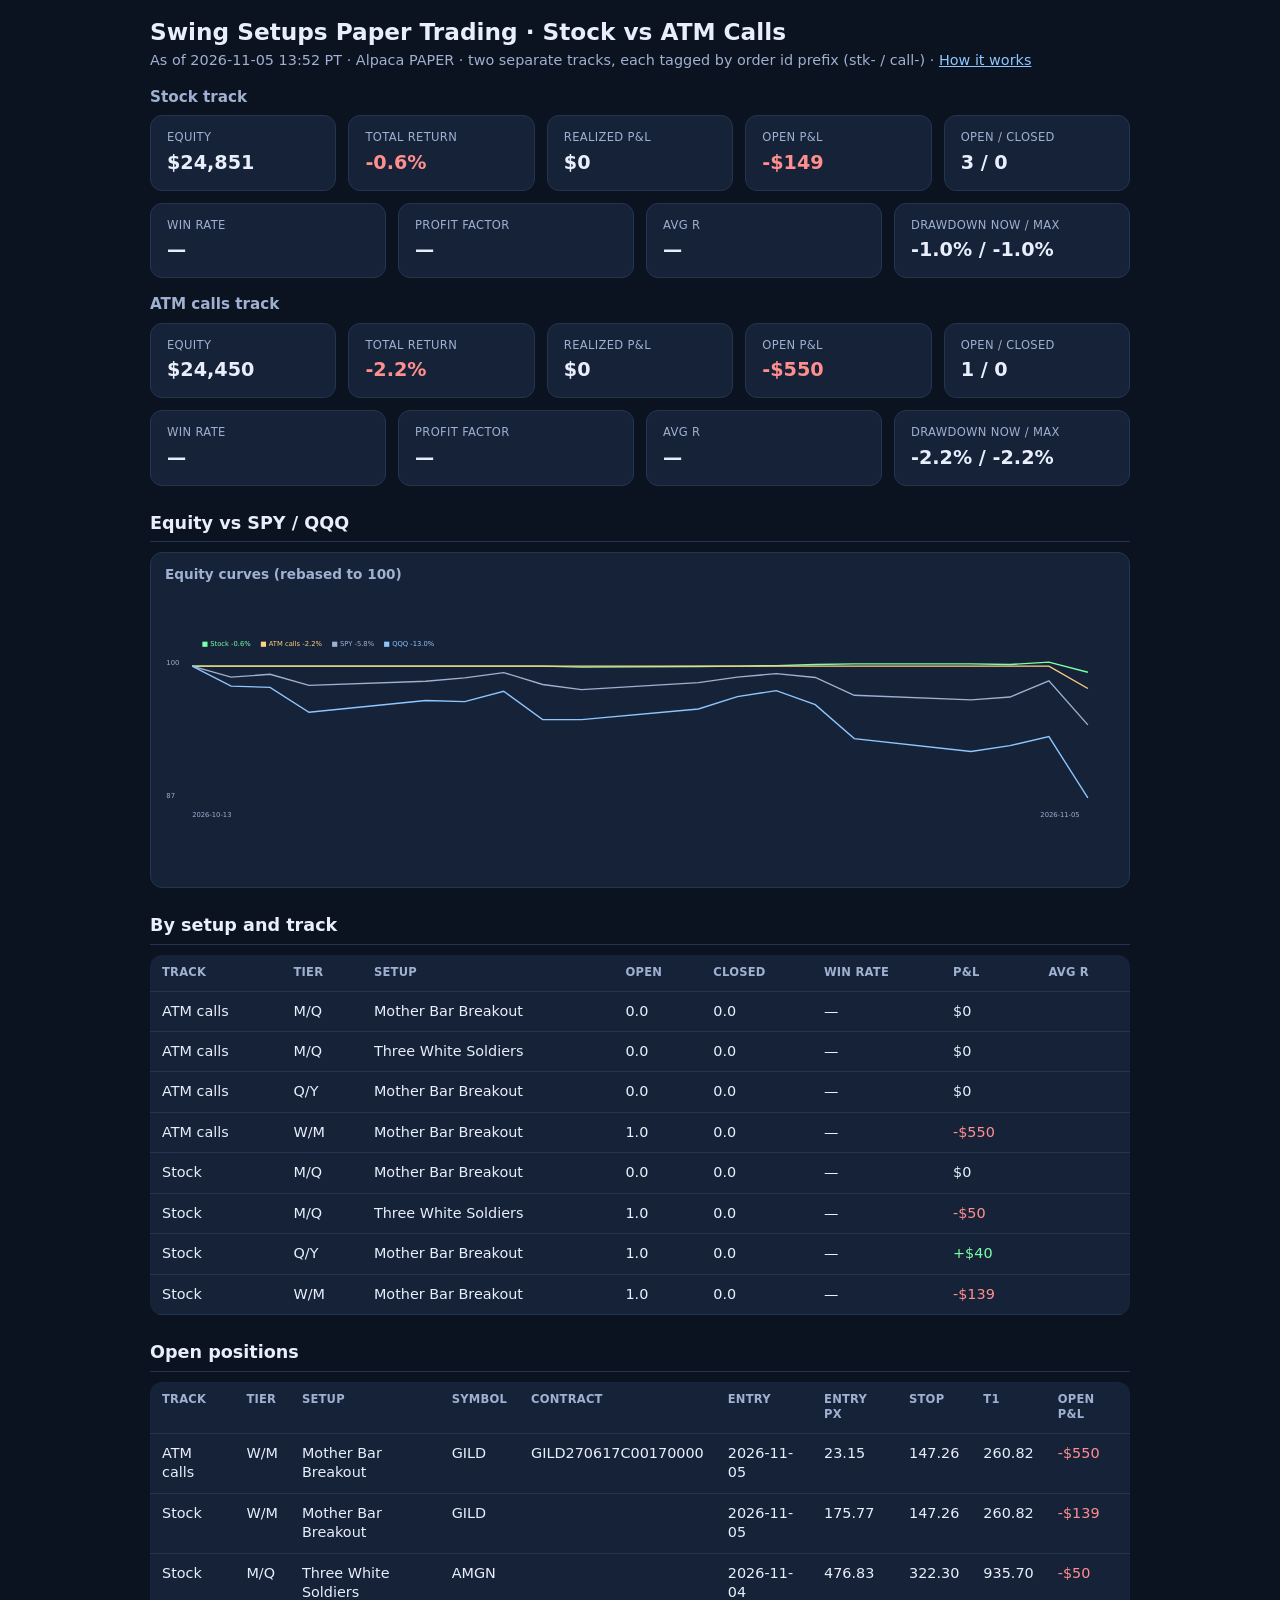
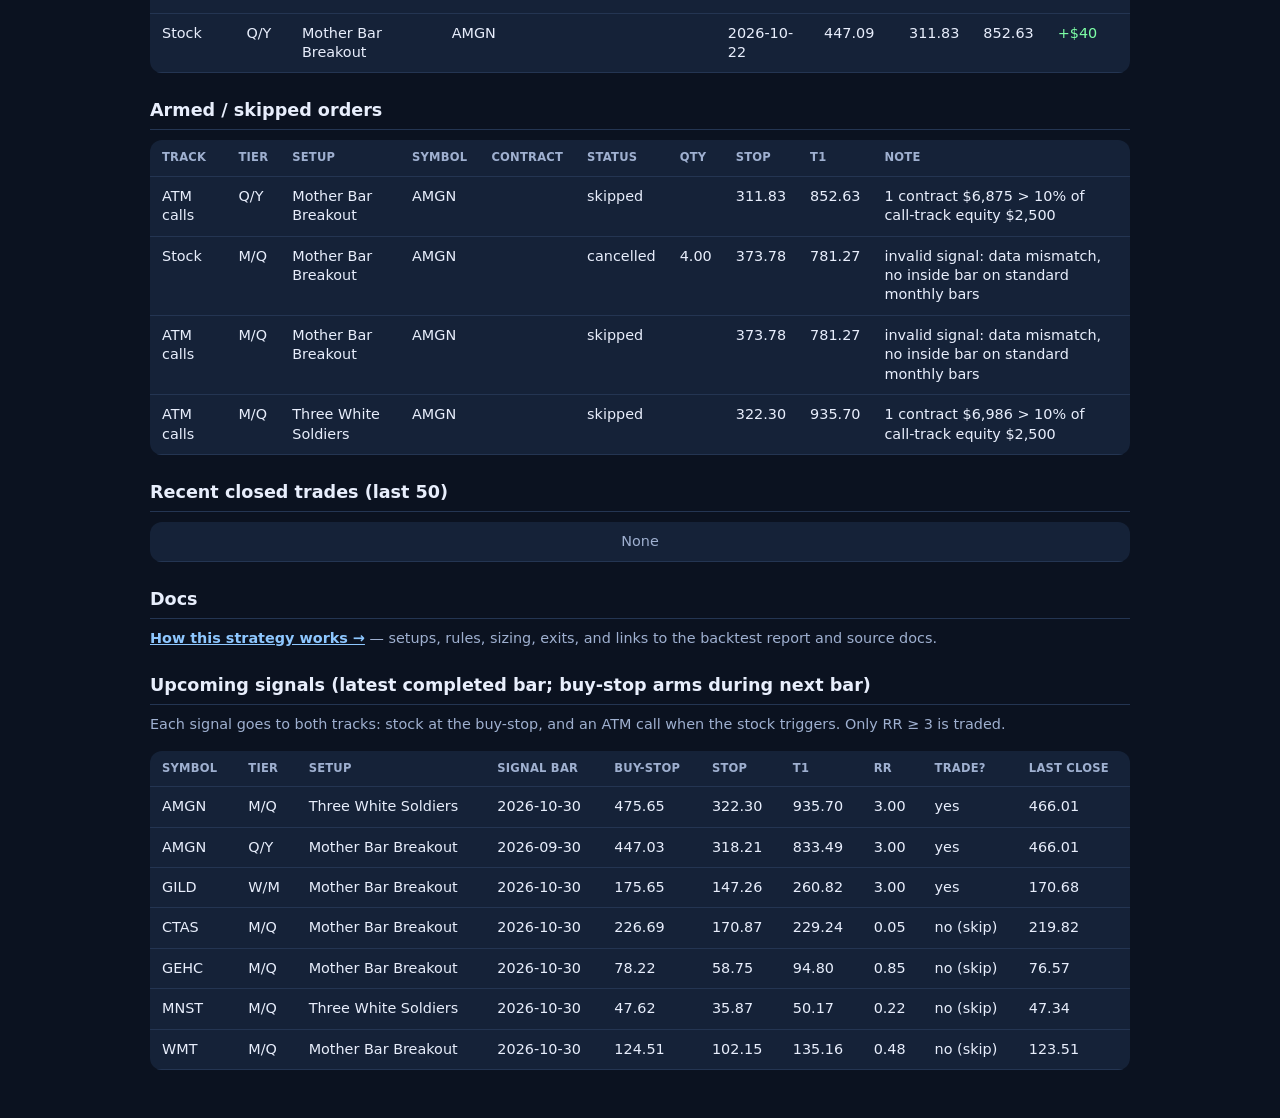
==== index.html @ 8614299e "Dashboard update 2026-11-05 13:52 PT (data changed, eod)" ====
<!DOCTYPE html><html lang="en"><head><meta charset="utf-8"/><meta name="viewport" content="width=device-width, initial-scale=1"/><meta http-equiv="refresh" content="300"/><meta name="robots" content="noindex,nofollow"/>
<title>Swing Setups Paper Trading · Stock vs ATM Calls</title><link rel="stylesheet" href="style.css"/></head><body><div class="wrap">
<h1>Swing Setups Paper Trading · Stock vs ATM Calls</h1><p class="sub">As of 2026-11-05 13:52 PT · Alpaca PAPER · two separate tracks, each tagged by order id prefix (stk- / call-) · <a href="strategy.html">How it works</a></p>
<h3>Stock track</h3><div class="cards"><div class="card"><div class="l">Equity</div><div class="v ">$24,851</div></div><div class="card"><div class="l">Total return</div><div class="v bad">-0.6%</div></div><div class="card"><div class="l">Realized P&L</div><div class="v ">$0</div></div><div class="card"><div class="l">Open P&L</div><div class="v bad">-$149</div></div><div class="card"><div class="l">Open / closed</div><div class="v ">3 / 0</div></div><div class="card"><div class="l">Win rate</div><div class="v ">—</div></div><div class="card"><div class="l">Profit factor</div><div class="v ">—</div></div><div class="card"><div class="l">Avg R</div><div class="v ">—</div></div><div class="card"><div class="l">Drawdown now / max</div><div class="v ">-1.0% / -1.0%</div></div></div><h3>ATM calls track</h3><div class="cards"><div class="card"><div class="l">Equity</div><div class="v ">$24,450</div></div><div class="card"><div class="l">Total return</div><div class="v bad">-2.2%</div></div><div class="card"><div class="l">Realized P&L</div><div class="v ">$0</div></div><div class="card"><div class="l">Open P&L</div><div class="v bad">-$550</div></div><div class="card"><div class="l">Open / closed</div><div class="v ">1 / 0</div></div><div class="card"><div class="l">Win rate</div><div class="v ">—</div></div><div class="card"><div class="l">Profit factor</div><div class="v ">—</div></div><div class="card"><div class="l">Avg R</div><div class="v ">—</div></div><div class="card"><div class="l">Drawdown now / max</div><div class="v ">-2.2% / -2.2%</div></div></div><h2>Equity vs SPY / QQQ</h2><div class="chart-card"><div class="chart-title">Equity curves (rebased to 100)</div><svg viewBox="0 0 1400 280" width="100%" height="280"><polyline points="40.0,45.9 97.4,45.9 154.8,45.9 212.2,45.9 384.3,45.9 441.7,45.9 499.1,45.9 556.5,45.9 613.9,47.3 786.1,46.4 843.5,45.8 900.9,45.1 958.3,43.5 1015.7,42.5 1187.8,42.5 1245.2,43.4 1302.6,40.0 1360.0,54.9" fill="none" stroke="#7dffa6" stroke-width="2"/><polyline points="40.0,45.9 97.4,45.9 154.8,45.9 212.2,45.9 384.3,45.9 441.7,45.9 499.1,45.9 556.5,45.9 613.9,45.9 786.1,45.9 843.5,45.9 900.9,45.9 958.3,45.9 1015.7,45.9 1187.8,45.9 1245.2,45.9 1302.6,45.9 1360.0,78.8" fill="none" stroke="#ffd27d" stroke-width="2"/><polyline points="40.0,45.9 97.4,62.1 154.8,57.9 212.2,74.3 384.3,68.1 441.7,63.1 499.1,55.4 556.5,72.9 613.9,80.6 786.1,70.2 843.5,62.0 900.9,56.9 958.3,62.6 1015.7,88.8 1187.8,95.7 1245.2,91.4 1302.6,67.5 1360.0,132.4" fill="none" stroke="#9fb0d0" stroke-width="2"/><polyline points="40.0,45.9 97.4,75.3 154.8,77.2 212.2,113.8 384.3,96.6 441.7,98.1 499.1,82.9 556.5,124.5 613.9,124.7 786.1,109.0 843.5,90.8 900.9,82.0 958.3,102.7 1015.7,152.7 1187.8,171.6 1245.2,163.1 1302.6,149.7 1360.0,240.0" fill="none" stroke="#8ec7ff" stroke-width="2"/><text class="chart-lbl" x="40" y="268">2026-10-13</text><text class="chart-lbl" x="1290" y="268">2026-11-05</text><text class="chart-lbl" x="2" y="44">100</text><text class="chart-lbl" x="2" y="240">87</text><text class="chart-lbl" x="40" y="16"><tspan fill="#7dffa6" dx="14">■ Stock -0.6%</tspan><tspan fill="#ffd27d" dx="14">■ ATM calls -2.2%</tspan><tspan fill="#9fb0d0" dx="14">■ SPY -5.8%</tspan><tspan fill="#8ec7ff" dx="14">■ QQQ -13.0%</tspan></text></svg></div><h2>By setup and track</h2><table><tr><th>Track</th><th>Tier</th><th>Setup</th><th>Open</th><th>Closed</th><th>Win rate</th><th>P&L</th><th>Avg R</th></tr><tr><td class="">ATM calls</td><td class="">M/Q</td><td class="">Mother Bar Breakout</td><td class="">0.0</td><td class="">0.0</td><td class="">—</td><td class="">$0</td><td class=""></td></tr><tr><td class="">ATM calls</td><td class="">M/Q</td><td class="">Three White Soldiers</td><td class="">0.0</td><td class="">0.0</td><td class="">—</td><td class="">$0</td><td class=""></td></tr><tr><td class="">ATM calls</td><td class="">Q/Y</td><td class="">Mother Bar Breakout</td><td class="">0.0</td><td class="">0.0</td><td class="">—</td><td class="">$0</td><td class=""></td></tr><tr><td class="">ATM calls</td><td class="">W/M</td><td class="">Mother Bar Breakout</td><td class="">1.0</td><td class="">0.0</td><td class="">—</td><td class="bad">-$550</td><td class=""></td></tr><tr><td class="">Stock</td><td class="">M/Q</td><td class="">Mother Bar Breakout</td><td class="">0.0</td><td class="">0.0</td><td class="">—</td><td class="">$0</td><td class=""></td></tr><tr><td class="">Stock</td><td class="">M/Q</td><td class="">Three White Soldiers</td><td class="">1.0</td><td class="">0.0</td><td class="">—</td><td class="bad">-$50</td><td class=""></td></tr><tr><td class="">Stock</td><td class="">Q/Y</td><td class="">Mother Bar Breakout</td><td class="">1.0</td><td class="">0.0</td><td class="">—</td><td class="ok">+$40</td><td class=""></td></tr><tr><td class="">Stock</td><td class="">W/M</td><td class="">Mother Bar Breakout</td><td class="">1.0</td><td class="">0.0</td><td class="">—</td><td class="bad">-$139</td><td class=""></td></tr></table><h2>Open positions</h2><table><tr><th>Track</th><th>Tier</th><th>Setup</th><th>Symbol</th><th>Contract</th><th>Entry</th><th>Entry px</th><th>Stop</th><th>T1</th><th>Open P&L</th></tr><tr><td class="">ATM calls</td><td class="">W/M</td><td class="">Mother Bar Breakout</td><td class="">GILD</td><td class="">GILD270617C00170000</td><td class="">2026-11-05</td><td class="">23.15</td><td class="">147.26</td><td class="">260.82</td><td class="bad">-$550</td></tr><tr><td class="">Stock</td><td class="">W/M</td><td class="">Mother Bar Breakout</td><td class="">GILD</td><td class=""></td><td class="">2026-11-05</td><td class="">175.77</td><td class="">147.26</td><td class="">260.82</td><td class="bad">-$139</td></tr><tr><td class="">Stock</td><td class="">M/Q</td><td class="">Three White Soldiers</td><td class="">AMGN</td><td class=""></td><td class="">2026-11-04</td><td class="">476.83</td><td class="">322.30</td><td class="">935.70</td><td class="bad">-$50</td></tr><tr><td class="">Stock</td><td class="">Q/Y</td><td class="">Mother Bar Breakout</td><td class="">AMGN</td><td class=""></td><td class="">2026-10-22</td><td class="">447.09</td><td class="">311.83</td><td class="">852.63</td><td class="ok">+$40</td></tr></table><h2>Armed / skipped orders</h2><table><tr><th>Track</th><th>Tier</th><th>Setup</th><th>Symbol</th><th>Contract</th><th>Status</th><th>Qty</th><th>Stop</th><th>T1</th><th>Note</th></tr><tr><td class="">ATM calls</td><td class="">Q/Y</td><td class="">Mother Bar Breakout</td><td class="">AMGN</td><td class=""></td><td class="">skipped</td><td class=""></td><td class="">311.83</td><td class="">852.63</td><td class="">1 contract $6,875 &gt; 10% of call-track equity $2,500</td></tr><tr><td class="">Stock</td><td class="">M/Q</td><td class="">Mother Bar Breakout</td><td class="">AMGN</td><td class=""></td><td class="">cancelled</td><td class="">4.00</td><td class="">373.78</td><td class="">781.27</td><td class="">invalid signal: data mismatch, no inside bar on standard monthly bars</td></tr><tr><td class="">ATM calls</td><td class="">M/Q</td><td class="">Mother Bar Breakout</td><td class="">AMGN</td><td class=""></td><td class="">skipped</td><td class=""></td><td class="">373.78</td><td class="">781.27</td><td class="">invalid signal: data mismatch, no inside bar on standard monthly bars</td></tr><tr><td class="">ATM calls</td><td class="">M/Q</td><td class="">Three White Soldiers</td><td class="">AMGN</td><td class=""></td><td class="">skipped</td><td class=""></td><td class="">322.30</td><td class="">935.70</td><td class="">1 contract $6,986 &gt; 10% of call-track equity $2,500</td></tr></table><h2>Recent closed trades (last 50)</h2><table><tr><td class="muted">None</td></tr></table><h2>Docs</h2><p class="sub"><a href="strategy.html"><strong>How this strategy works →</strong></a> — setups, rules, sizing, exits, and links to the backtest report and source docs.</p><h2>Upcoming signals (latest completed bar; buy-stop arms during next bar)</h2><p class="sub">Each signal goes to both tracks: stock at the buy-stop, and an ATM call when the stock triggers. Only RR ≥ 3 is traded.</p><table><tr><th>Symbol</th><th>Tier</th><th>Setup</th><th>Signal bar</th><th>Buy-stop</th><th>Stop</th><th>T1</th><th>RR</th><th>Trade?</th><th>Last close</th></tr><tr><td class="">AMGN</td><td class="">M/Q</td><td class="">Three White Soldiers</td><td class="">2026-10-30</td><td class="">475.65</td><td class="">322.30</td><td class="">935.70</td><td class="">3.00</td><td class="">yes</td><td class="">466.01</td></tr><tr><td class="">AMGN</td><td class="">Q/Y</td><td class="">Mother Bar Breakout</td><td class="">2026-09-30</td><td class="">447.03</td><td class="">318.21</td><td class="">833.49</td><td class="">3.00</td><td class="">yes</td><td class="">466.01</td></tr><tr><td class="">GILD</td><td class="">W/M</td><td class="">Mother Bar Breakout</td><td class="">2026-10-30</td><td class="">175.65</td><td class="">147.26</td><td class="">260.82</td><td class="">3.00</td><td class="">yes</td><td class="">170.68</td></tr><tr><td class="">CTAS</td><td class="">M/Q</td><td class="">Mother Bar Breakout</td><td class="">2026-10-30</td><td class="">226.69</td><td class="">170.87</td><td class="">229.24</td><td class="">0.05</td><td class="">no (skip)</td><td class="">219.82</td></tr><tr><td class="">GEHC</td><td class="">M/Q</td><td class="">Mother Bar Breakout</td><td class="">2026-10-30</td><td class="">78.22</td><td class="">58.75</td><td class="">94.80</td><td class="">0.85</td><td class="">no (skip)</td><td class="">76.57</td></tr><tr><td class="">MNST</td><td class="">M/Q</td><td class="">Three White Soldiers</td><td class="">2026-10-30</td><td class="">47.62</td><td class="">35.87</td><td class="">50.17</td><td class="">0.22</td><td class="">no (skip)</td><td class="">47.34</td></tr><tr><td class="">WMT</td><td class="">M/Q</td><td class="">Mother Bar Breakout</td><td class="">2026-10-30</td><td class="">124.51</td><td class="">102.15</td><td class="">135.16</td><td class="">0.48</td><td class="">no (skip)</td><td class="">123.51</td></tr></table></div></body></html>
---- style.css ----
:root {
  --bg:#0b1220; --card:#152238; --border:#243552; --text:#e8eefc; --muted:#9fb0d0;
  --ok:#7dffa6; --bad:#ff8f8f; --warn:#ffd27d; --accent:#8ec7ff;
}
body{font-family:ui-sans-serif,system-ui,sans-serif;margin:0;background:var(--bg);color:var(--text);line-height:1.35}
.wrap{max-width:1480px;margin:0 auto;padding:16px 20px 40px}
table.open-pos{font-size:.82rem}
table.open-pos th,table.open-pos td{padding:8px 8px;white-space:nowrap}
td.progress-cell{min-width:150px;vertical-align:middle}
td.progress-cell svg{display:block}
h1{font-size:1.45rem;margin:0 0 4px}
h2{font-size:1.1rem;margin:26px 0 10px;border-bottom:1px solid var(--border);padding-bottom:6px}
h3{font-size:.95rem;margin:16px 0 8px;color:var(--muted)}
.sub{color:var(--muted);margin:0 0 16px;font-size:.9rem}
.cards{display:flex;gap:12px;flex-wrap:wrap;margin-bottom:16px}
.card{background:var(--card);border:1px solid var(--border);border-radius:12px;padding:14px 16px;min-width:130px;flex:1 1 130px}
.card .l{color:var(--muted);font-size:.72rem;text-transform:uppercase;letter-spacing:.03em}
.card .v{font-size:1.2rem;font-weight:600;margin-top:4px}
.card .v.ok,.ok{color:var(--ok)}
.card .v.bad,.bad{color:var(--bad)}
.card .v.warn,.warn{color:var(--warn)}
table{width:100%;border-collapse:collapse;background:var(--card);border-radius:12px;overflow:hidden;font-size:.9rem;margin-bottom:8px}
th,td{padding:10px 12px;text-align:left;border-bottom:1px solid var(--border);vertical-align:top}
th{color:var(--muted);font-size:.72rem;font-weight:600;text-transform:uppercase;letter-spacing:.02em}
td.note{color:var(--muted);font-size:.82rem;max-width:280px}
td.ok{color:var(--ok)} td.bad{color:var(--bad)}
.muted{color:var(--muted);text-align:center}
.err{color:var(--bad);margin:12px 0}
.warn-banner{background:#2a2210;border:1px solid #5a4a20;color:var(--warn);border-radius:10px;padding:10px 12px;margin:0 0 12px;font-size:.9rem}
a{color:var(--accent)}
.tag{display:inline-block;background:#1e2f4a;color:var(--muted);font-size:.7rem;padding:1px 6px;border-radius:6px;margin-left:4px}
.date-block{margin:14px 0 18px}
.date-head{display:flex;justify-content:space-between;align-items:baseline;gap:12px;margin:0 0 8px;flex-wrap:wrap}
.date-label{font-weight:600;font-size:1rem}
.date-pl{font-size:.9rem;color:var(--muted)}
.date-pl.ok{color:var(--ok)} .date-pl.bad{color:var(--bad)}
.charts{display:grid;grid-template-columns:1fr 1fr;gap:14px;margin:12px 0 8px}
.chart-card{background:var(--card);border:1px solid var(--border);border-radius:12px;padding:12px 14px}
.chart-title{font-size:.85rem;color:var(--muted);margin-bottom:6px;font-weight:600}
.chart-lbl{fill:var(--muted);font-size:10px}
.chart-empty{padding:24px;text-align:center}
.badge{display:inline-block;border-radius:999px;padding:3px 12px;font-size:.78rem;margin-left:8px;font-weight:700;letter-spacing:.06em;text-transform:uppercase}
.badge-live{background:#5a1218;color:#ffb4b4;border:2px solid #e05060;box-shadow:0 0 12px rgba(224,80,96,.35)}
.badge-paper{background:#1a3a28;color:var(--ok);border:1px solid #2a5a40}
.badge-paper-ndx{background:#123528;color:#9dffc0;border:2px solid #3a8a5a;box-shadow:0 0 12px rgba(58,138,90,.3)}
.live-banner{background:#3a1518;border:1px solid #8a3038;color:#ffc9c9;border-radius:10px;padding:10px 12px;margin:0 0 14px;font-size:.92rem;font-weight:600}
.paper-banner{background:#12301f;border:1px solid #2a5a40;color:#b8ffd0;border-radius:10px;padding:10px 12px;margin:0 0 14px;font-size:.92rem;font-weight:600}
@media (max-width:800px){
  .charts{grid-template-columns:1fr}
  .wrap{padding:12px}
  table{display:block;overflow-x:auto;-webkit-overflow-scrolling:touch}
  td.note{max-width:200px}
}
.wrap{max-width:980px}
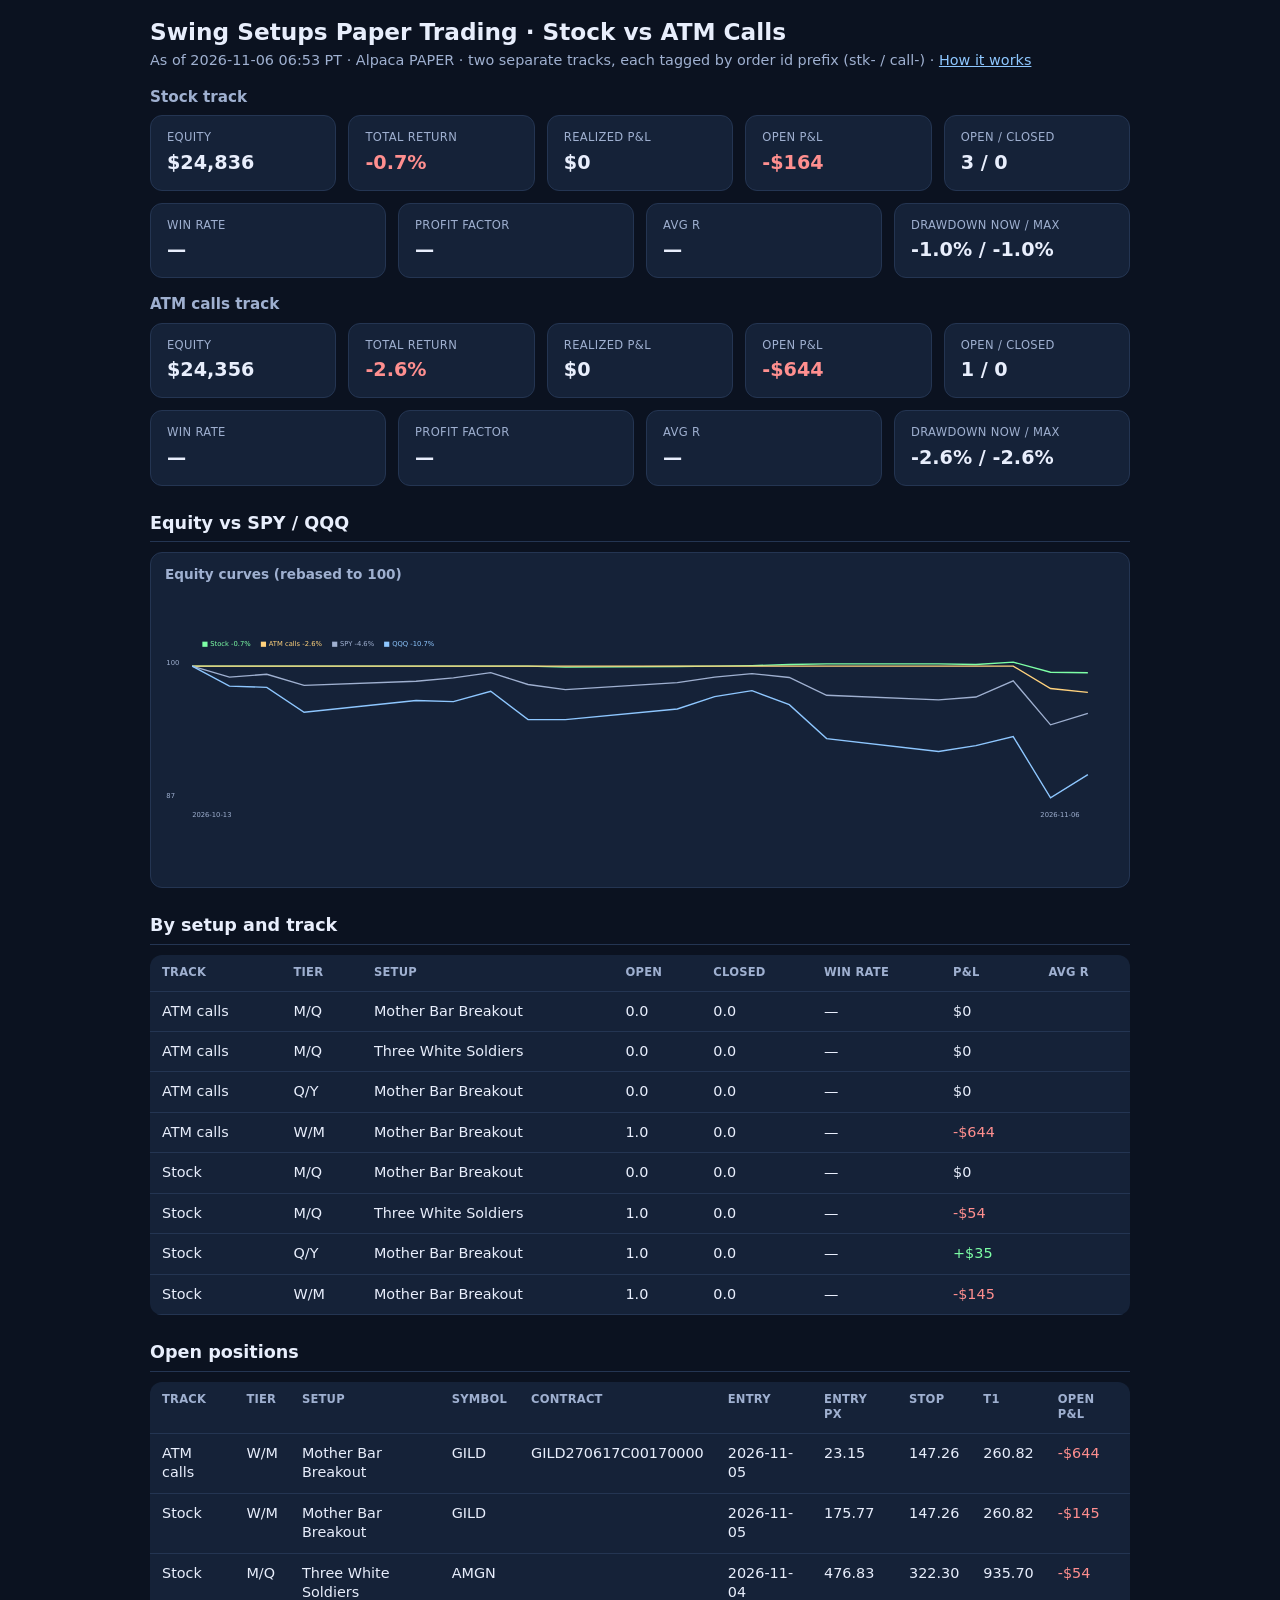
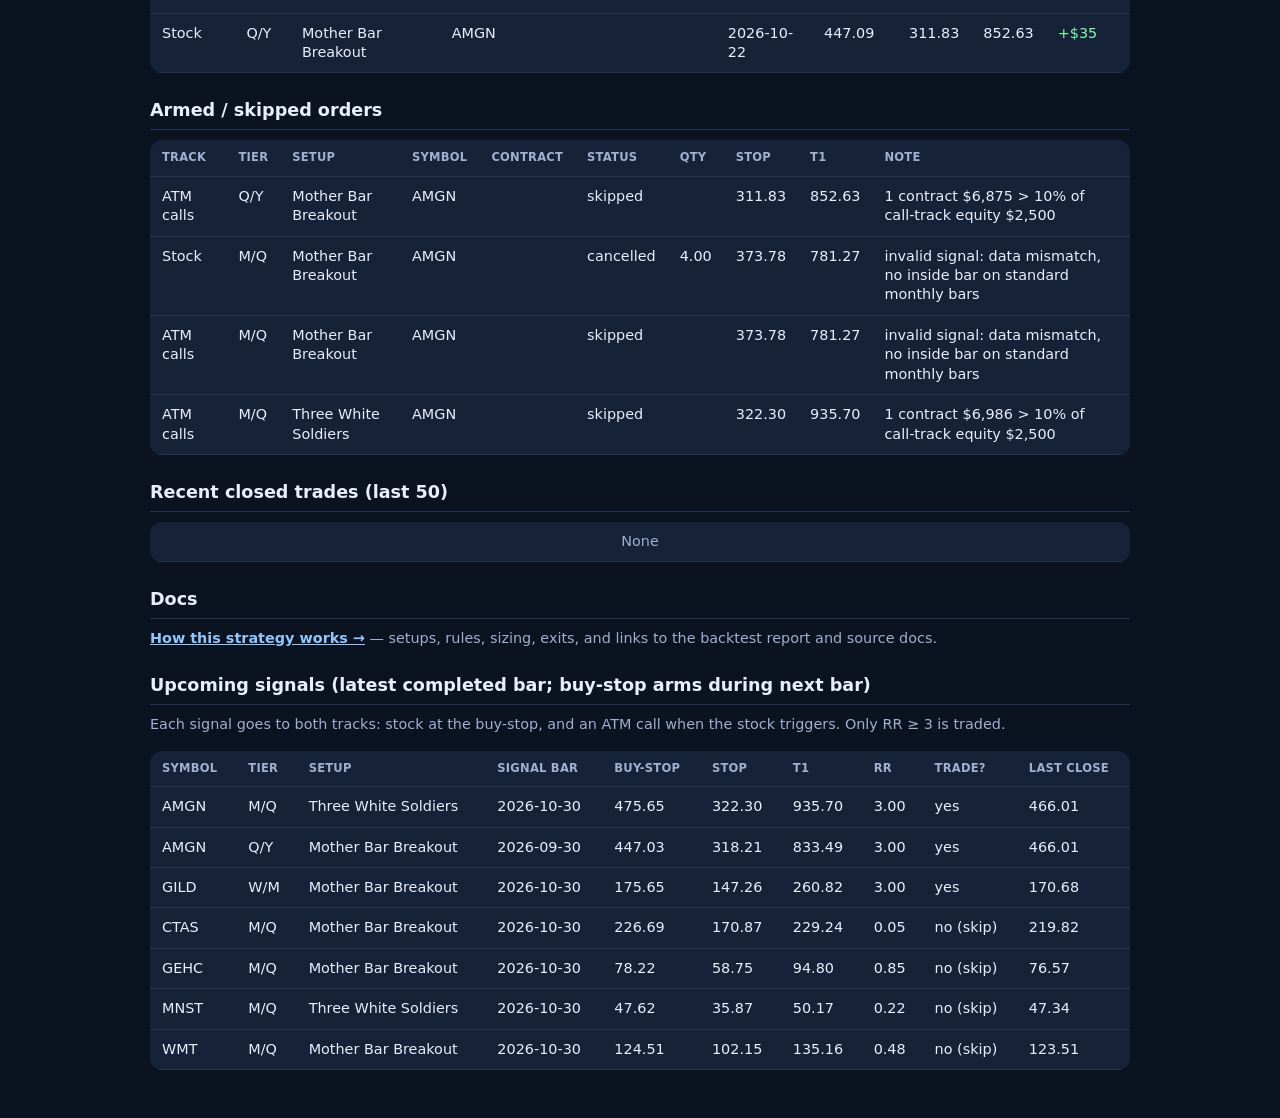
==== commit 39c221be: "Dashboard update 2026-11-06 06:53 PT (data changed)" ====
--- a/index.html
+++ b/index.html
@@ -1,4 +1,4 @@
 <!DOCTYPE html><html lang="en"><head><meta charset="utf-8"/><meta name="viewport" content="width=device-width, initial-scale=1"/><meta http-equiv="refresh" content="300"/><meta name="robots" content="noindex,nofollow"/>
 <title>Swing Setups Paper Trading · Stock vs ATM Calls</title><link rel="stylesheet" href="style.css"/></head><body><div class="wrap">
-<h1>Swing Setups Paper Trading · Stock vs ATM Calls</h1><p class="sub">As of 2026-11-05 13:52 PT · Alpaca PAPER · two separate tracks, each tagged by order id prefix (stk- / call-) · <a href="strategy.html">How it works</a></p>
-<h3>Stock track</h3><div class="cards"><div class="card"><div class="l">Equity</div><div class="v ">$24,851</div></div><div class="card"><div class="l">Total return</div><div class="v bad">-0.6%</div></div><div class="card"><div class="l">Realized P&L</div><div class="v ">$0</div></div><div class="card"><div class="l">Open P&L</div><div class="v bad">-$149</div></div><div class="card"><div class="l">Open / closed</div><div class="v ">3 / 0</div></div><div class="card"><div class="l">Win rate</div><div class="v ">—</div></div><div class="card"><div class="l">Profit factor</div><div class="v ">—</div></div><div class="card"><div class="l">Avg R</div><div class="v ">—</div></div><div class="card"><div class="l">Drawdown now / max</div><div class="v ">-1.0% / -1.0%</div></div></div><h3>ATM calls track</h3><div class="cards"><div class="card"><div class="l">Equity</div><div class="v ">$24,450</div></div><div class="card"><div class="l">Total return</div><div class="v bad">-2.2%</div></div><div class="card"><div class="l">Realized P&L</div><div class="v ">$0</div></div><div class="card"><div class="l">Open P&L</div><div class="v bad">-$550</div></div><div class="card"><div class="l">Open / closed</div><div class="v ">1 / 0</div></div><div class="card"><div class="l">Win rate</div><div class="v ">—</div></div><div class="card"><div class="l">Profit factor</div><div class="v ">—</div></div><div class="card"><div class="l">Avg R</div><div class="v ">—</div></div><div class="card"><div class="l">Drawdown now / max</div><div class="v ">-2.2% / -2.2%</div></div></div><h2>Equity vs SPY / QQQ</h2><div class="chart-card"><div class="chart-title">Equity curves (rebased to 100)</div><svg viewBox="0 0 1400 280" width="100%" height="280"><polyline points="40.0,45.9 97.4,45.9 154.8,45.9 212.2,45.9 384.3,45.9 441.7,45.9 499.1,45.9 556.5,45.9 613.9,47.3 786.1,46.4 843.5,45.8 900.9,45.1 958.3,43.5 1015.7,42.5 1187.8,42.5 1245.2,43.4 1302.6,40.0 1360.0,54.9" fill="none" stroke="#7dffa6" stroke-width="2"/><polyline points="40.0,45.9 97.4,45.9 154.8,45.9 212.2,45.9 384.3,45.9 441.7,45.9 499.1,45.9 556.5,45.9 613.9,45.9 786.1,45.9 843.5,45.9 900.9,45.9 958.3,45.9 1015.7,45.9 1187.8,45.9 1245.2,45.9 1302.6,45.9 1360.0,78.8" fill="none" stroke="#ffd27d" stroke-width="2"/><polyline points="40.0,45.9 97.4,62.1 154.8,57.9 212.2,74.3 384.3,68.1 441.7,63.1 499.1,55.4 556.5,72.9 613.9,80.6 786.1,70.2 843.5,62.0 900.9,56.9 958.3,62.6 1015.7,88.8 1187.8,95.7 1245.2,91.4 1302.6,67.5 1360.0,132.4" fill="none" stroke="#9fb0d0" stroke-width="2"/><polyline points="40.0,45.9 97.4,75.3 154.8,77.2 212.2,113.8 384.3,96.6 441.7,98.1 499.1,82.9 556.5,124.5 613.9,124.7 786.1,109.0 843.5,90.8 900.9,82.0 958.3,102.7 1015.7,152.7 1187.8,171.6 1245.2,163.1 1302.6,149.7 1360.0,240.0" fill="none" stroke="#8ec7ff" stroke-width="2"/><text class="chart-lbl" x="40" y="268">2026-10-13</text><text class="chart-lbl" x="1290" y="268">2026-11-05</text><text class="chart-lbl" x="2" y="44">100</text><text class="chart-lbl" x="2" y="240">87</text><text class="chart-lbl" x="40" y="16"><tspan fill="#7dffa6" dx="14">■ Stock -0.6%</tspan><tspan fill="#ffd27d" dx="14">■ ATM calls -2.2%</tspan><tspan fill="#9fb0d0" dx="14">■ SPY -5.8%</tspan><tspan fill="#8ec7ff" dx="14">■ QQQ -13.0%</tspan></text></svg></div><h2>By setup and track</h2><table><tr><th>Track</th><th>Tier</th><th>Setup</th><th>Open</th><th>Closed</th><th>Win rate</th><th>P&L</th><th>Avg R</th></tr><tr><td class="">ATM calls</td><td class="">M/Q</td><td class="">Mother Bar Breakout</td><td class="">0.0</td><td class="">0.0</td><td class="">—</td><td class="">$0</td><td class=""></td></tr><tr><td class="">ATM calls</td><td class="">M/Q</td><td class="">Three White Soldiers</td><td class="">0.0</td><td class="">0.0</td><td class="">—</td><td class="">$0</td><td class=""></td></tr><tr><td class="">ATM calls</td><td class="">Q/Y</td><td class="">Mother Bar Breakout</td><td class="">0.0</td><td class="">0.0</td><td class="">—</td><td class="">$0</td><td class=""></td></tr><tr><td class="">ATM calls</td><td class="">W/M</td><td class="">Mother Bar Breakout</td><td class="">1.0</td><td class="">0.0</td><td class="">—</td><td class="bad">-$550</td><td class=""></td></tr><tr><td class="">Stock</td><td class="">M/Q</td><td class="">Mother Bar Breakout</td><td class="">0.0</td><td class="">0.0</td><td class="">—</td><td class="">$0</td><td class=""></td></tr><tr><td class="">Stock</td><td class="">M/Q</td><td class="">Three White Soldiers</td><td class="">1.0</td><td class="">0.0</td><td class="">—</td><td class="bad">-$50</td><td class=""></td></tr><tr><td class="">Stock</td><td class="">Q/Y</td><td class="">Mother Bar Breakout</td><td class="">1.0</td><td class="">0.0</td><td class="">—</td><td class="ok">+$40</td><td class=""></td></tr><tr><td class="">Stock</td><td class="">W/M</td><td class="">Mother Bar Breakout</td><td class="">1.0</td><td class="">0.0</td><td class="">—</td><td class="bad">-$139</td><td class=""></td></tr></table><h2>Open positions</h2><table><tr><th>Track</th><th>Tier</th><th>Setup</th><th>Symbol</th><th>Contract</th><th>Entry</th><th>Entry px</th><th>Stop</th><th>T1</th><th>Open P&L</th></tr><tr><td class="">ATM calls</td><td class="">W/M</td><td class="">Mother Bar Breakout</td><td class="">GILD</td><td class="">GILD270617C00170000</td><td class="">2026-11-05</td><td class="">23.15</td><td class="">147.26</td><td class="">260.82</td><td class="bad">-$550</td></tr><tr><td class="">Stock</td><td class="">W/M</td><td class="">Mother Bar Breakout</td><td class="">GILD</td><td class=""></td><td class="">2026-11-05</td><td class="">175.77</td><td class="">147.26</td><td class="">260.82</td><td class="bad">-$139</td></tr><tr><td class="">Stock</td><td class="">M/Q</td><td class="">Three White Soldiers</td><td class="">AMGN</td><td class=""></td><td class="">2026-11-04</td><td class="">476.83</td><td class="">322.30</td><td class="">935.70</td><td class="bad">-$50</td></tr><tr><td class="">Stock</td><td class="">Q/Y</td><td class="">Mother Bar Breakout</td><td class="">AMGN</td><td class=""></td><td class="">2026-10-22</td><td class="">447.09</td><td class="">311.83</td><td class="">852.63</td><td class="ok">+$40</td></tr></table><h2>Armed / skipped orders</h2><table><tr><th>Track</th><th>Tier</th><th>Setup</th><th>Symbol</th><th>Contract</th><th>Status</th><th>Qty</th><th>Stop</th><th>T1</th><th>Note</th></tr><tr><td class="">ATM calls</td><td class="">Q/Y</td><td class="">Mother Bar Breakout</td><td class="">AMGN</td><td class=""></td><td class="">skipped</td><td class=""></td><td class="">311.83</td><td class="">852.63</td><td class="">1 contract $6,875 &gt; 10% of call-track equity $2,500</td></tr><tr><td class="">Stock</td><td class="">M/Q</td><td class="">Mother Bar Breakout</td><td class="">AMGN</td><td class=""></td><td class="">cancelled</td><td class="">4.00</td><td class="">373.78</td><td class="">781.27</td><td class="">invalid signal: data mismatch, no inside bar on standard monthly bars</td></tr><tr><td class="">ATM calls</td><td class="">M/Q</td><td class="">Mother Bar Breakout</td><td class="">AMGN</td><td class=""></td><td class="">skipped</td><td class=""></td><td class="">373.78</td><td class="">781.27</td><td class="">invalid signal: data mismatch, no inside bar on standard monthly bars</td></tr><tr><td class="">ATM calls</td><td class="">M/Q</td><td class="">Three White Soldiers</td><td class="">AMGN</td><td class=""></td><td class="">skipped</td><td class=""></td><td class="">322.30</td><td class="">935.70</td><td class="">1 contract $6,986 &gt; 10% of call-track equity $2,500</td></tr></table><h2>Recent closed trades (last 50)</h2><table><tr><td class="muted">None</td></tr></table><h2>Docs</h2><p class="sub"><a href="strategy.html"><strong>How this strategy works →</strong></a> — setups, rules, sizing, exits, and links to the backtest report and source docs.</p><h2>Upcoming signals (latest completed bar; buy-stop arms during next bar)</h2><p class="sub">Each signal goes to both tracks: stock at the buy-stop, and an ATM call when the stock triggers. Only RR ≥ 3 is traded.</p><table><tr><th>Symbol</th><th>Tier</th><th>Setup</th><th>Signal bar</th><th>Buy-stop</th><th>Stop</th><th>T1</th><th>RR</th><th>Trade?</th><th>Last close</th></tr><tr><td class="">AMGN</td><td class="">M/Q</td><td class="">Three White Soldiers</td><td class="">2026-10-30</td><td class="">475.65</td><td class="">322.30</td><td class="">935.70</td><td class="">3.00</td><td class="">yes</td><td class="">466.01</td></tr><tr><td class="">AMGN</td><td class="">Q/Y</td><td class="">Mother Bar Breakout</td><td class="">2026-09-30</td><td class="">447.03</td><td class="">318.21</td><td class="">833.49</td><td class="">3.00</td><td class="">yes</td><td class="">466.01</td></tr><tr><td class="">GILD</td><td class="">W/M</td><td class="">Mother Bar Breakout</td><td class="">2026-10-30</td><td class="">175.65</td><td class="">147.26</td><td class="">260.82</td><td class="">3.00</td><td class="">yes</td><td class="">170.68</td></tr><tr><td class="">CTAS</td><td class="">M/Q</td><td class="">Mother Bar Breakout</td><td class="">2026-10-30</td><td class="">226.69</td><td class="">170.87</td><td class="">229.24</td><td class="">0.05</td><td class="">no (skip)</td><td class="">219.82</td></tr><tr><td class="">GEHC</td><td class="">M/Q</td><td class="">Mother Bar Breakout</td><td class="">2026-10-30</td><td class="">78.22</td><td class="">58.75</td><td class="">94.80</td><td class="">0.85</td><td class="">no (skip)</td><td class="">76.57</td></tr><tr><td class="">MNST</td><td class="">M/Q</td><td class="">Three White Soldiers</td><td class="">2026-10-30</td><td class="">47.62</td><td class="">35.87</td><td class="">50.17</td><td class="">0.22</td><td class="">no (skip)</td><td class="">47.34</td></tr><tr><td class="">WMT</td><td class="">M/Q</td><td class="">Mother Bar Breakout</td><td class="">2026-10-30</td><td class="">124.51</td><td class="">102.15</td><td class="">135.16</td><td class="">0.48</td><td class="">no (skip)</td><td class="">123.51</td></tr></table></div></body></html>+<h1>Swing Setups Paper Trading · Stock vs ATM Calls</h1><p class="sub">As of 2026-11-06 06:53 PT · Alpaca PAPER · two separate tracks, each tagged by order id prefix (stk- / call-) · <a href="strategy.html">How it works</a></p>
+<h3>Stock track</h3><div class="cards"><div class="card"><div class="l">Equity</div><div class="v ">$24,836</div></div><div class="card"><div class="l">Total return</div><div class="v bad">-0.7%</div></div><div class="card"><div class="l">Realized P&L</div><div class="v ">$0</div></div><div class="card"><div class="l">Open P&L</div><div class="v bad">-$164</div></div><div class="card"><div class="l">Open / closed</div><div class="v ">3 / 0</div></div><div class="card"><div class="l">Win rate</div><div class="v ">—</div></div><div class="card"><div class="l">Profit factor</div><div class="v ">—</div></div><div class="card"><div class="l">Avg R</div><div class="v ">—</div></div><div class="card"><div class="l">Drawdown now / max</div><div class="v ">-1.0% / -1.0%</div></div></div><h3>ATM calls track</h3><div class="cards"><div class="card"><div class="l">Equity</div><div class="v ">$24,356</div></div><div class="card"><div class="l">Total return</div><div class="v bad">-2.6%</div></div><div class="card"><div class="l">Realized P&L</div><div class="v ">$0</div></div><div class="card"><div class="l">Open P&L</div><div class="v bad">-$644</div></div><div class="card"><div class="l">Open / closed</div><div class="v ">1 / 0</div></div><div class="card"><div class="l">Win rate</div><div class="v ">—</div></div><div class="card"><div class="l">Profit factor</div><div class="v ">—</div></div><div class="card"><div class="l">Avg R</div><div class="v ">—</div></div><div class="card"><div class="l">Drawdown now / max</div><div class="v ">-2.6% / -2.6%</div></div></div><h2>Equity vs SPY / QQQ</h2><div class="chart-card"><div class="chart-title">Equity curves (rebased to 100)</div><svg viewBox="0 0 1400 280" width="100%" height="280"><polyline points="40.0,45.9 95.0,45.9 150.0,45.9 205.0,45.9 370.0,45.9 425.0,45.9 480.0,45.9 535.0,45.9 590.0,47.3 755.0,46.4 810.0,45.8 865.0,45.1 920.0,43.5 975.0,42.5 1140.0,42.5 1195.0,43.4 1250.0,40.0 1305.0,54.9 1360.0,55.7" fill="none" stroke="#7dffa6" stroke-width="2"/><polyline points="40.0,45.9 95.0,45.9 150.0,45.9 205.0,45.9 370.0,45.9 425.0,45.9 480.0,45.9 535.0,45.9 590.0,45.9 755.0,45.9 810.0,45.9 865.0,45.9 920.0,45.9 975.0,45.9 1140.0,45.9 1195.0,45.9 1250.0,45.9 1305.0,78.8 1360.0,84.5" fill="none" stroke="#ffd27d" stroke-width="2"/><polyline points="40.0,45.9 95.0,62.1 150.0,57.9 205.0,74.3 370.0,68.1 425.0,63.1 480.0,55.4 535.0,72.9 590.0,80.6 755.0,70.2 810.0,62.0 865.0,56.9 920.0,62.6 975.0,88.8 1140.0,95.7 1195.0,91.4 1250.0,67.5 1305.0,132.4 1360.0,115.4" fill="none" stroke="#9fb0d0" stroke-width="2"/><polyline points="40.0,45.9 95.0,75.3 150.0,77.2 205.0,113.8 370.0,96.6 425.0,98.1 480.0,82.9 535.0,124.5 590.0,124.7 755.0,109.0 810.0,90.8 865.0,82.0 920.0,102.7 975.0,152.7 1140.0,171.6 1195.0,163.1 1250.0,149.7 1305.0,240.0 1360.0,205.7" fill="none" stroke="#8ec7ff" stroke-width="2"/><text class="chart-lbl" x="40" y="268">2026-10-13</text><text class="chart-lbl" x="1290" y="268">2026-11-06</text><text class="chart-lbl" x="2" y="44">100</text><text class="chart-lbl" x="2" y="240">87</text><text class="chart-lbl" x="40" y="16"><tspan fill="#7dffa6" dx="14">■ Stock -0.7%</tspan><tspan fill="#ffd27d" dx="14">■ ATM calls -2.6%</tspan><tspan fill="#9fb0d0" dx="14">■ SPY -4.6%</tspan><tspan fill="#8ec7ff" dx="14">■ QQQ -10.7%</tspan></text></svg></div><h2>By setup and track</h2><table><tr><th>Track</th><th>Tier</th><th>Setup</th><th>Open</th><th>Closed</th><th>Win rate</th><th>P&L</th><th>Avg R</th></tr><tr><td class="">ATM calls</td><td class="">M/Q</td><td class="">Mother Bar Breakout</td><td class="">0.0</td><td class="">0.0</td><td class="">—</td><td class="">$0</td><td class=""></td></tr><tr><td class="">ATM calls</td><td class="">M/Q</td><td class="">Three White Soldiers</td><td class="">0.0</td><td class="">0.0</td><td class="">—</td><td class="">$0</td><td class=""></td></tr><tr><td class="">ATM calls</td><td class="">Q/Y</td><td class="">Mother Bar Breakout</td><td class="">0.0</td><td class="">0.0</td><td class="">—</td><td class="">$0</td><td class=""></td></tr><tr><td class="">ATM calls</td><td class="">W/M</td><td class="">Mother Bar Breakout</td><td class="">1.0</td><td class="">0.0</td><td class="">—</td><td class="bad">-$644</td><td class=""></td></tr><tr><td class="">Stock</td><td class="">M/Q</td><td class="">Mother Bar Breakout</td><td class="">0.0</td><td class="">0.0</td><td class="">—</td><td class="">$0</td><td class=""></td></tr><tr><td class="">Stock</td><td class="">M/Q</td><td class="">Three White Soldiers</td><td class="">1.0</td><td class="">0.0</td><td class="">—</td><td class="bad">-$54</td><td class=""></td></tr><tr><td class="">Stock</td><td class="">Q/Y</td><td class="">Mother Bar Breakout</td><td class="">1.0</td><td class="">0.0</td><td class="">—</td><td class="ok">+$35</td><td class=""></td></tr><tr><td class="">Stock</td><td class="">W/M</td><td class="">Mother Bar Breakout</td><td class="">1.0</td><td class="">0.0</td><td class="">—</td><td class="bad">-$145</td><td class=""></td></tr></table><h2>Open positions</h2><table><tr><th>Track</th><th>Tier</th><th>Setup</th><th>Symbol</th><th>Contract</th><th>Entry</th><th>Entry px</th><th>Stop</th><th>T1</th><th>Open P&L</th></tr><tr><td class="">ATM calls</td><td class="">W/M</td><td class="">Mother Bar Breakout</td><td class="">GILD</td><td class="">GILD270617C00170000</td><td class="">2026-11-05</td><td class="">23.15</td><td class="">147.26</td><td class="">260.82</td><td class="bad">-$644</td></tr><tr><td class="">Stock</td><td class="">W/M</td><td class="">Mother Bar Breakout</td><td class="">GILD</td><td class=""></td><td class="">2026-11-05</td><td class="">175.77</td><td class="">147.26</td><td class="">260.82</td><td class="bad">-$145</td></tr><tr><td class="">Stock</td><td class="">M/Q</td><td class="">Three White Soldiers</td><td class="">AMGN</td><td class=""></td><td class="">2026-11-04</td><td class="">476.83</td><td class="">322.30</td><td class="">935.70</td><td class="bad">-$54</td></tr><tr><td class="">Stock</td><td class="">Q/Y</td><td class="">Mother Bar Breakout</td><td class="">AMGN</td><td class=""></td><td class="">2026-10-22</td><td class="">447.09</td><td class="">311.83</td><td class="">852.63</td><td class="ok">+$35</td></tr></table><h2>Armed / skipped orders</h2><table><tr><th>Track</th><th>Tier</th><th>Setup</th><th>Symbol</th><th>Contract</th><th>Status</th><th>Qty</th><th>Stop</th><th>T1</th><th>Note</th></tr><tr><td class="">ATM calls</td><td class="">Q/Y</td><td class="">Mother Bar Breakout</td><td class="">AMGN</td><td class=""></td><td class="">skipped</td><td class=""></td><td class="">311.83</td><td class="">852.63</td><td class="">1 contract $6,875 &gt; 10% of call-track equity $2,500</td></tr><tr><td class="">Stock</td><td class="">M/Q</td><td class="">Mother Bar Breakout</td><td class="">AMGN</td><td class=""></td><td class="">cancelled</td><td class="">4.00</td><td class="">373.78</td><td class="">781.27</td><td class="">invalid signal: data mismatch, no inside bar on standard monthly bars</td></tr><tr><td class="">ATM calls</td><td class="">M/Q</td><td class="">Mother Bar Breakout</td><td class="">AMGN</td><td class=""></td><td class="">skipped</td><td class=""></td><td class="">373.78</td><td class="">781.27</td><td class="">invalid signal: data mismatch, no inside bar on standard monthly bars</td></tr><tr><td class="">ATM calls</td><td class="">M/Q</td><td class="">Three White Soldiers</td><td class="">AMGN</td><td class=""></td><td class="">skipped</td><td class=""></td><td class="">322.30</td><td class="">935.70</td><td class="">1 contract $6,986 &gt; 10% of call-track equity $2,500</td></tr></table><h2>Recent closed trades (last 50)</h2><table><tr><td class="muted">None</td></tr></table><h2>Docs</h2><p class="sub"><a href="strategy.html"><strong>How this strategy works →</strong></a> — setups, rules, sizing, exits, and links to the backtest report and source docs.</p><h2>Upcoming signals (latest completed bar; buy-stop arms during next bar)</h2><p class="sub">Each signal goes to both tracks: stock at the buy-stop, and an ATM call when the stock triggers. Only RR ≥ 3 is traded.</p><table><tr><th>Symbol</th><th>Tier</th><th>Setup</th><th>Signal bar</th><th>Buy-stop</th><th>Stop</th><th>T1</th><th>RR</th><th>Trade?</th><th>Last close</th></tr><tr><td class="">AMGN</td><td class="">M/Q</td><td class="">Three White Soldiers</td><td class="">2026-10-30</td><td class="">475.65</td><td class="">322.30</td><td class="">935.70</td><td class="">3.00</td><td class="">yes</td><td class="">466.01</td></tr><tr><td class="">AMGN</td><td class="">Q/Y</td><td class="">Mother Bar Breakout</td><td class="">2026-09-30</td><td class="">447.03</td><td class="">318.21</td><td class="">833.49</td><td class="">3.00</td><td class="">yes</td><td class="">466.01</td></tr><tr><td class="">GILD</td><td class="">W/M</td><td class="">Mother Bar Breakout</td><td class="">2026-10-30</td><td class="">175.65</td><td class="">147.26</td><td class="">260.82</td><td class="">3.00</td><td class="">yes</td><td class="">170.68</td></tr><tr><td class="">CTAS</td><td class="">M/Q</td><td class="">Mother Bar Breakout</td><td class="">2026-10-30</td><td class="">226.69</td><td class="">170.87</td><td class="">229.24</td><td class="">0.05</td><td class="">no (skip)</td><td class="">219.82</td></tr><tr><td class="">GEHC</td><td class="">M/Q</td><td class="">Mother Bar Breakout</td><td class="">2026-10-30</td><td class="">78.22</td><td class="">58.75</td><td class="">94.80</td><td class="">0.85</td><td class="">no (skip)</td><td class="">76.57</td></tr><tr><td class="">MNST</td><td class="">M/Q</td><td class="">Three White Soldiers</td><td class="">2026-10-30</td><td class="">47.62</td><td class="">35.87</td><td class="">50.17</td><td class="">0.22</td><td class="">no (skip)</td><td class="">47.34</td></tr><tr><td class="">WMT</td><td class="">M/Q</td><td class="">Mother Bar Breakout</td><td class="">2026-10-30</td><td class="">124.51</td><td class="">102.15</td><td class="">135.16</td><td class="">0.48</td><td class="">no (skip)</td><td class="">123.51</td></tr></table></div></body></html>
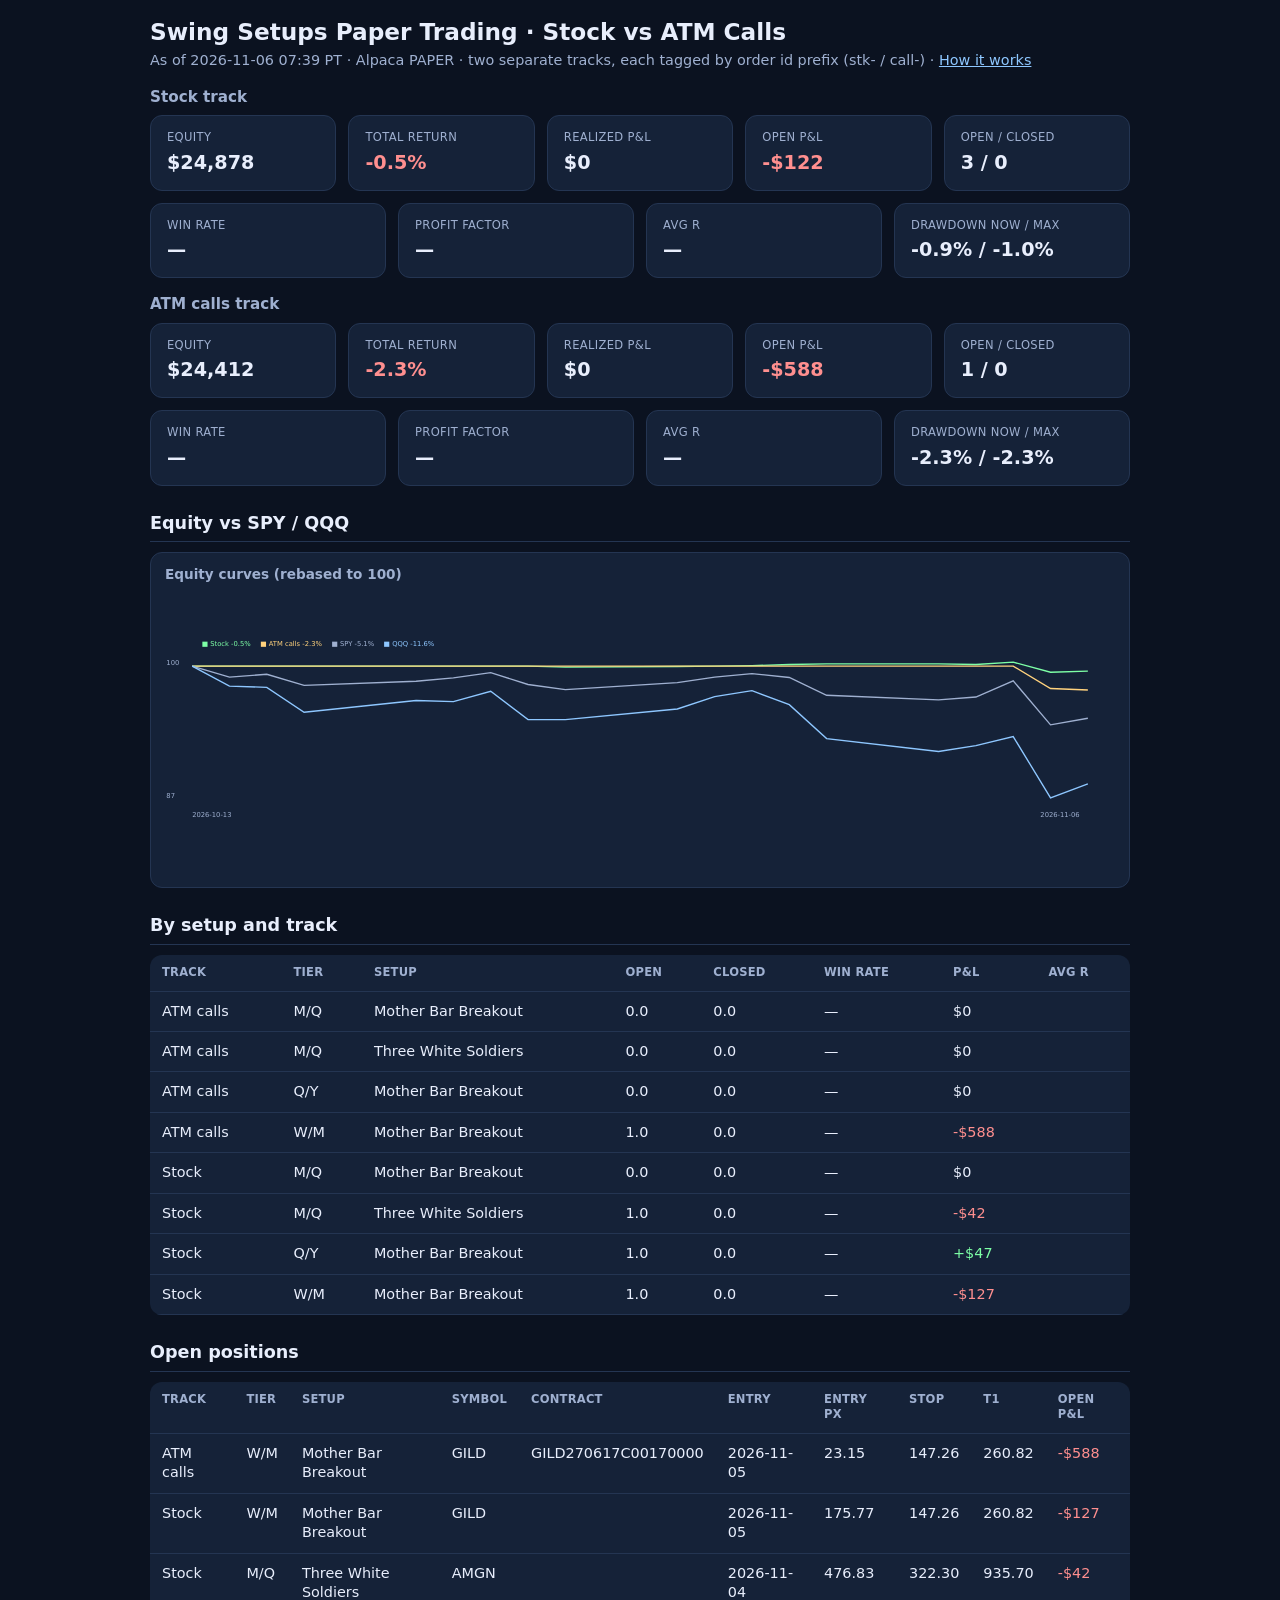
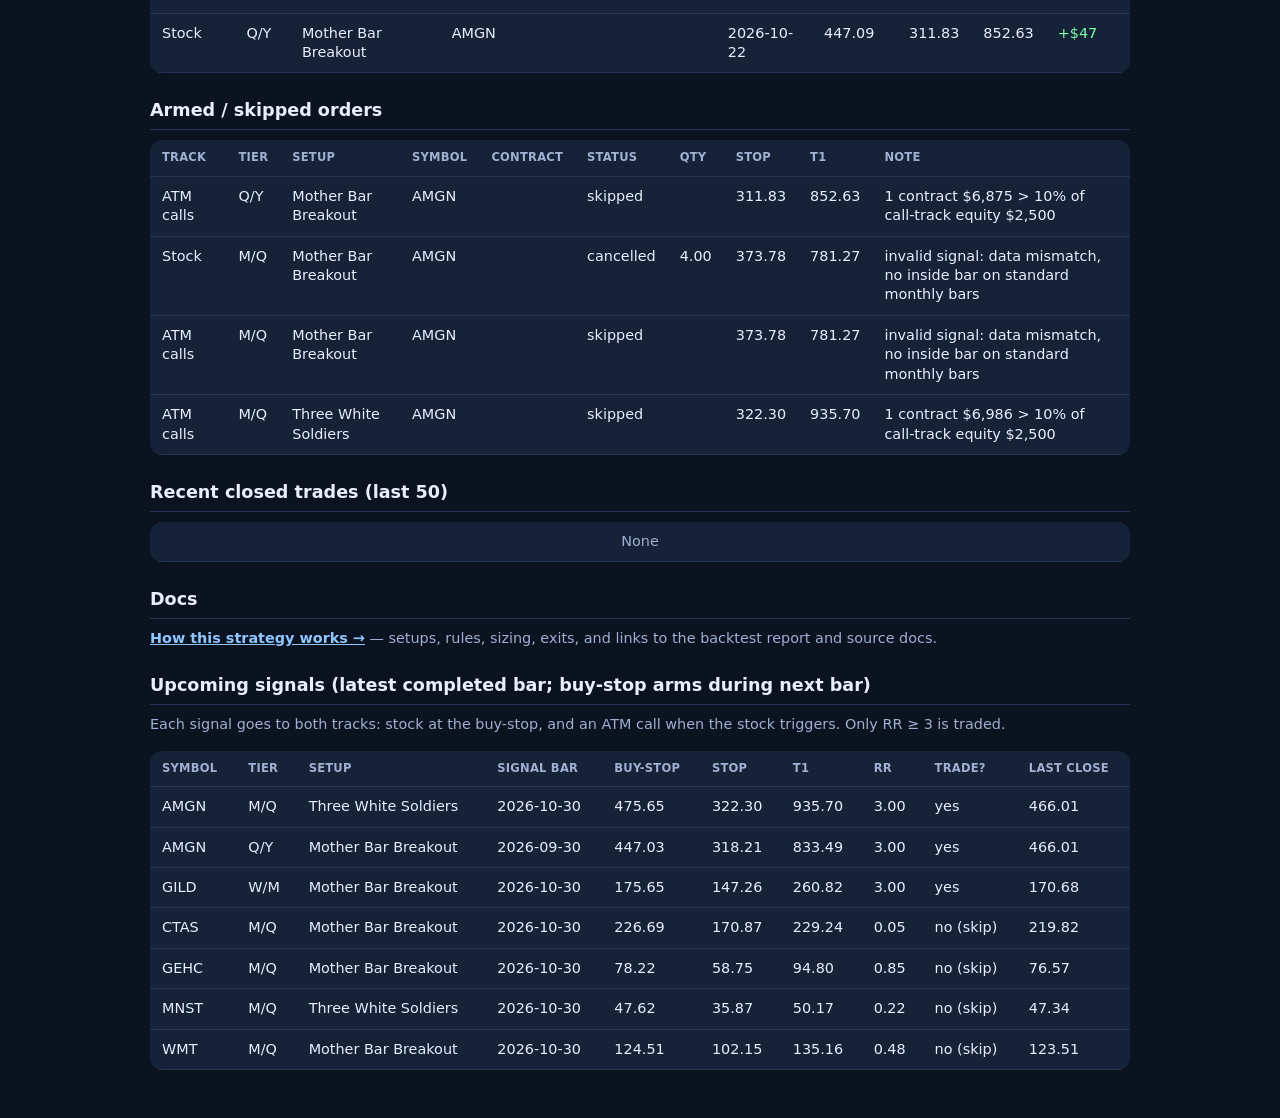
==== commit 925850e4: "Dashboard update 2026-11-06 07:39 PT (data changed)" ====
--- a/index.html
+++ b/index.html
@@ -1,4 +1,4 @@
 <!DOCTYPE html><html lang="en"><head><meta charset="utf-8"/><meta name="viewport" content="width=device-width, initial-scale=1"/><meta http-equiv="refresh" content="300"/><meta name="robots" content="noindex,nofollow"/>
 <title>Swing Setups Paper Trading · Stock vs ATM Calls</title><link rel="stylesheet" href="style.css"/></head><body><div class="wrap">
-<h1>Swing Setups Paper Trading · Stock vs ATM Calls</h1><p class="sub">As of 2026-11-06 06:53 PT · Alpaca PAPER · two separate tracks, each tagged by order id prefix (stk- / call-) · <a href="strategy.html">How it works</a></p>
-<h3>Stock track</h3><div class="cards"><div class="card"><div class="l">Equity</div><div class="v ">$24,836</div></div><div class="card"><div class="l">Total return</div><div class="v bad">-0.7%</div></div><div class="card"><div class="l">Realized P&L</div><div class="v ">$0</div></div><div class="card"><div class="l">Open P&L</div><div class="v bad">-$164</div></div><div class="card"><div class="l">Open / closed</div><div class="v ">3 / 0</div></div><div class="card"><div class="l">Win rate</div><div class="v ">—</div></div><div class="card"><div class="l">Profit factor</div><div class="v ">—</div></div><div class="card"><div class="l">Avg R</div><div class="v ">—</div></div><div class="card"><div class="l">Drawdown now / max</div><div class="v ">-1.0% / -1.0%</div></div></div><h3>ATM calls track</h3><div class="cards"><div class="card"><div class="l">Equity</div><div class="v ">$24,356</div></div><div class="card"><div class="l">Total return</div><div class="v bad">-2.6%</div></div><div class="card"><div class="l">Realized P&L</div><div class="v ">$0</div></div><div class="card"><div class="l">Open P&L</div><div class="v bad">-$644</div></div><div class="card"><div class="l">Open / closed</div><div class="v ">1 / 0</div></div><div class="card"><div class="l">Win rate</div><div class="v ">—</div></div><div class="card"><div class="l">Profit factor</div><div class="v ">—</div></div><div class="card"><div class="l">Avg R</div><div class="v ">—</div></div><div class="card"><div class="l">Drawdown now / max</div><div class="v ">-2.6% / -2.6%</div></div></div><h2>Equity vs SPY / QQQ</h2><div class="chart-card"><div class="chart-title">Equity curves (rebased to 100)</div><svg viewBox="0 0 1400 280" width="100%" height="280"><polyline points="40.0,45.9 95.0,45.9 150.0,45.9 205.0,45.9 370.0,45.9 425.0,45.9 480.0,45.9 535.0,45.9 590.0,47.3 755.0,46.4 810.0,45.8 865.0,45.1 920.0,43.5 975.0,42.5 1140.0,42.5 1195.0,43.4 1250.0,40.0 1305.0,54.9 1360.0,55.7" fill="none" stroke="#7dffa6" stroke-width="2"/><polyline points="40.0,45.9 95.0,45.9 150.0,45.9 205.0,45.9 370.0,45.9 425.0,45.9 480.0,45.9 535.0,45.9 590.0,45.9 755.0,45.9 810.0,45.9 865.0,45.9 920.0,45.9 975.0,45.9 1140.0,45.9 1195.0,45.9 1250.0,45.9 1305.0,78.8 1360.0,84.5" fill="none" stroke="#ffd27d" stroke-width="2"/><polyline points="40.0,45.9 95.0,62.1 150.0,57.9 205.0,74.3 370.0,68.1 425.0,63.1 480.0,55.4 535.0,72.9 590.0,80.6 755.0,70.2 810.0,62.0 865.0,56.9 920.0,62.6 975.0,88.8 1140.0,95.7 1195.0,91.4 1250.0,67.5 1305.0,132.4 1360.0,115.4" fill="none" stroke="#9fb0d0" stroke-width="2"/><polyline points="40.0,45.9 95.0,75.3 150.0,77.2 205.0,113.8 370.0,96.6 425.0,98.1 480.0,82.9 535.0,124.5 590.0,124.7 755.0,109.0 810.0,90.8 865.0,82.0 920.0,102.7 975.0,152.7 1140.0,171.6 1195.0,163.1 1250.0,149.7 1305.0,240.0 1360.0,205.7" fill="none" stroke="#8ec7ff" stroke-width="2"/><text class="chart-lbl" x="40" y="268">2026-10-13</text><text class="chart-lbl" x="1290" y="268">2026-11-06</text><text class="chart-lbl" x="2" y="44">100</text><text class="chart-lbl" x="2" y="240">87</text><text class="chart-lbl" x="40" y="16"><tspan fill="#7dffa6" dx="14">■ Stock -0.7%</tspan><tspan fill="#ffd27d" dx="14">■ ATM calls -2.6%</tspan><tspan fill="#9fb0d0" dx="14">■ SPY -4.6%</tspan><tspan fill="#8ec7ff" dx="14">■ QQQ -10.7%</tspan></text></svg></div><h2>By setup and track</h2><table><tr><th>Track</th><th>Tier</th><th>Setup</th><th>Open</th><th>Closed</th><th>Win rate</th><th>P&L</th><th>Avg R</th></tr><tr><td class="">ATM calls</td><td class="">M/Q</td><td class="">Mother Bar Breakout</td><td class="">0.0</td><td class="">0.0</td><td class="">—</td><td class="">$0</td><td class=""></td></tr><tr><td class="">ATM calls</td><td class="">M/Q</td><td class="">Three White Soldiers</td><td class="">0.0</td><td class="">0.0</td><td class="">—</td><td class="">$0</td><td class=""></td></tr><tr><td class="">ATM calls</td><td class="">Q/Y</td><td class="">Mother Bar Breakout</td><td class="">0.0</td><td class="">0.0</td><td class="">—</td><td class="">$0</td><td class=""></td></tr><tr><td class="">ATM calls</td><td class="">W/M</td><td class="">Mother Bar Breakout</td><td class="">1.0</td><td class="">0.0</td><td class="">—</td><td class="bad">-$644</td><td class=""></td></tr><tr><td class="">Stock</td><td class="">M/Q</td><td class="">Mother Bar Breakout</td><td class="">0.0</td><td class="">0.0</td><td class="">—</td><td class="">$0</td><td class=""></td></tr><tr><td class="">Stock</td><td class="">M/Q</td><td class="">Three White Soldiers</td><td class="">1.0</td><td class="">0.0</td><td class="">—</td><td class="bad">-$54</td><td class=""></td></tr><tr><td class="">Stock</td><td class="">Q/Y</td><td class="">Mother Bar Breakout</td><td class="">1.0</td><td class="">0.0</td><td class="">—</td><td class="ok">+$35</td><td class=""></td></tr><tr><td class="">Stock</td><td class="">W/M</td><td class="">Mother Bar Breakout</td><td class="">1.0</td><td class="">0.0</td><td class="">—</td><td class="bad">-$145</td><td class=""></td></tr></table><h2>Open positions</h2><table><tr><th>Track</th><th>Tier</th><th>Setup</th><th>Symbol</th><th>Contract</th><th>Entry</th><th>Entry px</th><th>Stop</th><th>T1</th><th>Open P&L</th></tr><tr><td class="">ATM calls</td><td class="">W/M</td><td class="">Mother Bar Breakout</td><td class="">GILD</td><td class="">GILD270617C00170000</td><td class="">2026-11-05</td><td class="">23.15</td><td class="">147.26</td><td class="">260.82</td><td class="bad">-$644</td></tr><tr><td class="">Stock</td><td class="">W/M</td><td class="">Mother Bar Breakout</td><td class="">GILD</td><td class=""></td><td class="">2026-11-05</td><td class="">175.77</td><td class="">147.26</td><td class="">260.82</td><td class="bad">-$145</td></tr><tr><td class="">Stock</td><td class="">M/Q</td><td class="">Three White Soldiers</td><td class="">AMGN</td><td class=""></td><td class="">2026-11-04</td><td class="">476.83</td><td class="">322.30</td><td class="">935.70</td><td class="bad">-$54</td></tr><tr><td class="">Stock</td><td class="">Q/Y</td><td class="">Mother Bar Breakout</td><td class="">AMGN</td><td class=""></td><td class="">2026-10-22</td><td class="">447.09</td><td class="">311.83</td><td class="">852.63</td><td class="ok">+$35</td></tr></table><h2>Armed / skipped orders</h2><table><tr><th>Track</th><th>Tier</th><th>Setup</th><th>Symbol</th><th>Contract</th><th>Status</th><th>Qty</th><th>Stop</th><th>T1</th><th>Note</th></tr><tr><td class="">ATM calls</td><td class="">Q/Y</td><td class="">Mother Bar Breakout</td><td class="">AMGN</td><td class=""></td><td class="">skipped</td><td class=""></td><td class="">311.83</td><td class="">852.63</td><td class="">1 contract $6,875 &gt; 10% of call-track equity $2,500</td></tr><tr><td class="">Stock</td><td class="">M/Q</td><td class="">Mother Bar Breakout</td><td class="">AMGN</td><td class=""></td><td class="">cancelled</td><td class="">4.00</td><td class="">373.78</td><td class="">781.27</td><td class="">invalid signal: data mismatch, no inside bar on standard monthly bars</td></tr><tr><td class="">ATM calls</td><td class="">M/Q</td><td class="">Mother Bar Breakout</td><td class="">AMGN</td><td class=""></td><td class="">skipped</td><td class=""></td><td class="">373.78</td><td class="">781.27</td><td class="">invalid signal: data mismatch, no inside bar on standard monthly bars</td></tr><tr><td class="">ATM calls</td><td class="">M/Q</td><td class="">Three White Soldiers</td><td class="">AMGN</td><td class=""></td><td class="">skipped</td><td class=""></td><td class="">322.30</td><td class="">935.70</td><td class="">1 contract $6,986 &gt; 10% of call-track equity $2,500</td></tr></table><h2>Recent closed trades (last 50)</h2><table><tr><td class="muted">None</td></tr></table><h2>Docs</h2><p class="sub"><a href="strategy.html"><strong>How this strategy works →</strong></a> — setups, rules, sizing, exits, and links to the backtest report and source docs.</p><h2>Upcoming signals (latest completed bar; buy-stop arms during next bar)</h2><p class="sub">Each signal goes to both tracks: stock at the buy-stop, and an ATM call when the stock triggers. Only RR ≥ 3 is traded.</p><table><tr><th>Symbol</th><th>Tier</th><th>Setup</th><th>Signal bar</th><th>Buy-stop</th><th>Stop</th><th>T1</th><th>RR</th><th>Trade?</th><th>Last close</th></tr><tr><td class="">AMGN</td><td class="">M/Q</td><td class="">Three White Soldiers</td><td class="">2026-10-30</td><td class="">475.65</td><td class="">322.30</td><td class="">935.70</td><td class="">3.00</td><td class="">yes</td><td class="">466.01</td></tr><tr><td class="">AMGN</td><td class="">Q/Y</td><td class="">Mother Bar Breakout</td><td class="">2026-09-30</td><td class="">447.03</td><td class="">318.21</td><td class="">833.49</td><td class="">3.00</td><td class="">yes</td><td class="">466.01</td></tr><tr><td class="">GILD</td><td class="">W/M</td><td class="">Mother Bar Breakout</td><td class="">2026-10-30</td><td class="">175.65</td><td class="">147.26</td><td class="">260.82</td><td class="">3.00</td><td class="">yes</td><td class="">170.68</td></tr><tr><td class="">CTAS</td><td class="">M/Q</td><td class="">Mother Bar Breakout</td><td class="">2026-10-30</td><td class="">226.69</td><td class="">170.87</td><td class="">229.24</td><td class="">0.05</td><td class="">no (skip)</td><td class="">219.82</td></tr><tr><td class="">GEHC</td><td class="">M/Q</td><td class="">Mother Bar Breakout</td><td class="">2026-10-30</td><td class="">78.22</td><td class="">58.75</td><td class="">94.80</td><td class="">0.85</td><td class="">no (skip)</td><td class="">76.57</td></tr><tr><td class="">MNST</td><td class="">M/Q</td><td class="">Three White Soldiers</td><td class="">2026-10-30</td><td class="">47.62</td><td class="">35.87</td><td class="">50.17</td><td class="">0.22</td><td class="">no (skip)</td><td class="">47.34</td></tr><tr><td class="">WMT</td><td class="">M/Q</td><td class="">Mother Bar Breakout</td><td class="">2026-10-30</td><td class="">124.51</td><td class="">102.15</td><td class="">135.16</td><td class="">0.48</td><td class="">no (skip)</td><td class="">123.51</td></tr></table></div></body></html>+<h1>Swing Setups Paper Trading · Stock vs ATM Calls</h1><p class="sub">As of 2026-11-06 07:39 PT · Alpaca PAPER · two separate tracks, each tagged by order id prefix (stk- / call-) · <a href="strategy.html">How it works</a></p>
+<h3>Stock track</h3><div class="cards"><div class="card"><div class="l">Equity</div><div class="v ">$24,878</div></div><div class="card"><div class="l">Total return</div><div class="v bad">-0.5%</div></div><div class="card"><div class="l">Realized P&L</div><div class="v ">$0</div></div><div class="card"><div class="l">Open P&L</div><div class="v bad">-$122</div></div><div class="card"><div class="l">Open / closed</div><div class="v ">3 / 0</div></div><div class="card"><div class="l">Win rate</div><div class="v ">—</div></div><div class="card"><div class="l">Profit factor</div><div class="v ">—</div></div><div class="card"><div class="l">Avg R</div><div class="v ">—</div></div><div class="card"><div class="l">Drawdown now / max</div><div class="v ">-0.9% / -1.0%</div></div></div><h3>ATM calls track</h3><div class="cards"><div class="card"><div class="l">Equity</div><div class="v ">$24,412</div></div><div class="card"><div class="l">Total return</div><div class="v bad">-2.3%</div></div><div class="card"><div class="l">Realized P&L</div><div class="v ">$0</div></div><div class="card"><div class="l">Open P&L</div><div class="v bad">-$588</div></div><div class="card"><div class="l">Open / closed</div><div class="v ">1 / 0</div></div><div class="card"><div class="l">Win rate</div><div class="v ">—</div></div><div class="card"><div class="l">Profit factor</div><div class="v ">—</div></div><div class="card"><div class="l">Avg R</div><div class="v ">—</div></div><div class="card"><div class="l">Drawdown now / max</div><div class="v ">-2.3% / -2.3%</div></div></div><h2>Equity vs SPY / QQQ</h2><div class="chart-card"><div class="chart-title">Equity curves (rebased to 100)</div><svg viewBox="0 0 1400 280" width="100%" height="280"><polyline points="40.0,45.9 95.0,45.9 150.0,45.9 205.0,45.9 370.0,45.9 425.0,45.9 480.0,45.9 535.0,45.9 590.0,47.3 755.0,46.4 810.0,45.8 865.0,45.1 920.0,43.5 975.0,42.5 1140.0,42.5 1195.0,43.4 1250.0,40.0 1305.0,54.9 1360.0,53.2" fill="none" stroke="#7dffa6" stroke-width="2"/><polyline points="40.0,45.9 95.0,45.9 150.0,45.9 205.0,45.9 370.0,45.9 425.0,45.9 480.0,45.9 535.0,45.9 590.0,45.9 755.0,45.9 810.0,45.9 865.0,45.9 920.0,45.9 975.0,45.9 1140.0,45.9 1195.0,45.9 1250.0,45.9 1305.0,78.8 1360.0,81.1" fill="none" stroke="#ffd27d" stroke-width="2"/><polyline points="40.0,45.9 95.0,62.1 150.0,57.9 205.0,74.3 370.0,68.1 425.0,63.1 480.0,55.4 535.0,72.9 590.0,80.6 755.0,70.2 810.0,62.0 865.0,56.9 920.0,62.6 975.0,88.8 1140.0,95.7 1195.0,91.4 1250.0,67.5 1305.0,132.4 1360.0,122.7" fill="none" stroke="#9fb0d0" stroke-width="2"/><polyline points="40.0,45.9 95.0,75.3 150.0,77.2 205.0,113.8 370.0,96.6 425.0,98.1 480.0,82.9 535.0,124.5 590.0,124.7 755.0,109.0 810.0,90.8 865.0,82.0 920.0,102.7 975.0,152.7 1140.0,171.6 1195.0,163.1 1250.0,149.7 1305.0,240.0 1360.0,219.4" fill="none" stroke="#8ec7ff" stroke-width="2"/><text class="chart-lbl" x="40" y="268">2026-10-13</text><text class="chart-lbl" x="1290" y="268">2026-11-06</text><text class="chart-lbl" x="2" y="44">100</text><text class="chart-lbl" x="2" y="240">87</text><text class="chart-lbl" x="40" y="16"><tspan fill="#7dffa6" dx="14">■ Stock -0.5%</tspan><tspan fill="#ffd27d" dx="14">■ ATM calls -2.3%</tspan><tspan fill="#9fb0d0" dx="14">■ SPY -5.1%</tspan><tspan fill="#8ec7ff" dx="14">■ QQQ -11.6%</tspan></text></svg></div><h2>By setup and track</h2><table><tr><th>Track</th><th>Tier</th><th>Setup</th><th>Open</th><th>Closed</th><th>Win rate</th><th>P&L</th><th>Avg R</th></tr><tr><td class="">ATM calls</td><td class="">M/Q</td><td class="">Mother Bar Breakout</td><td class="">0.0</td><td class="">0.0</td><td class="">—</td><td class="">$0</td><td class=""></td></tr><tr><td class="">ATM calls</td><td class="">M/Q</td><td class="">Three White Soldiers</td><td class="">0.0</td><td class="">0.0</td><td class="">—</td><td class="">$0</td><td class=""></td></tr><tr><td class="">ATM calls</td><td class="">Q/Y</td><td class="">Mother Bar Breakout</td><td class="">0.0</td><td class="">0.0</td><td class="">—</td><td class="">$0</td><td class=""></td></tr><tr><td class="">ATM calls</td><td class="">W/M</td><td class="">Mother Bar Breakout</td><td class="">1.0</td><td class="">0.0</td><td class="">—</td><td class="bad">-$588</td><td class=""></td></tr><tr><td class="">Stock</td><td class="">M/Q</td><td class="">Mother Bar Breakout</td><td class="">0.0</td><td class="">0.0</td><td class="">—</td><td class="">$0</td><td class=""></td></tr><tr><td class="">Stock</td><td class="">M/Q</td><td class="">Three White Soldiers</td><td class="">1.0</td><td class="">0.0</td><td class="">—</td><td class="bad">-$42</td><td class=""></td></tr><tr><td class="">Stock</td><td class="">Q/Y</td><td class="">Mother Bar Breakout</td><td class="">1.0</td><td class="">0.0</td><td class="">—</td><td class="ok">+$47</td><td class=""></td></tr><tr><td class="">Stock</td><td class="">W/M</td><td class="">Mother Bar Breakout</td><td class="">1.0</td><td class="">0.0</td><td class="">—</td><td class="bad">-$127</td><td class=""></td></tr></table><h2>Open positions</h2><table><tr><th>Track</th><th>Tier</th><th>Setup</th><th>Symbol</th><th>Contract</th><th>Entry</th><th>Entry px</th><th>Stop</th><th>T1</th><th>Open P&L</th></tr><tr><td class="">ATM calls</td><td class="">W/M</td><td class="">Mother Bar Breakout</td><td class="">GILD</td><td class="">GILD270617C00170000</td><td class="">2026-11-05</td><td class="">23.15</td><td class="">147.26</td><td class="">260.82</td><td class="bad">-$588</td></tr><tr><td class="">Stock</td><td class="">W/M</td><td class="">Mother Bar Breakout</td><td class="">GILD</td><td class=""></td><td class="">2026-11-05</td><td class="">175.77</td><td class="">147.26</td><td class="">260.82</td><td class="bad">-$127</td></tr><tr><td class="">Stock</td><td class="">M/Q</td><td class="">Three White Soldiers</td><td class="">AMGN</td><td class=""></td><td class="">2026-11-04</td><td class="">476.83</td><td class="">322.30</td><td class="">935.70</td><td class="bad">-$42</td></tr><tr><td class="">Stock</td><td class="">Q/Y</td><td class="">Mother Bar Breakout</td><td class="">AMGN</td><td class=""></td><td class="">2026-10-22</td><td class="">447.09</td><td class="">311.83</td><td class="">852.63</td><td class="ok">+$47</td></tr></table><h2>Armed / skipped orders</h2><table><tr><th>Track</th><th>Tier</th><th>Setup</th><th>Symbol</th><th>Contract</th><th>Status</th><th>Qty</th><th>Stop</th><th>T1</th><th>Note</th></tr><tr><td class="">ATM calls</td><td class="">Q/Y</td><td class="">Mother Bar Breakout</td><td class="">AMGN</td><td class=""></td><td class="">skipped</td><td class=""></td><td class="">311.83</td><td class="">852.63</td><td class="">1 contract $6,875 &gt; 10% of call-track equity $2,500</td></tr><tr><td class="">Stock</td><td class="">M/Q</td><td class="">Mother Bar Breakout</td><td class="">AMGN</td><td class=""></td><td class="">cancelled</td><td class="">4.00</td><td class="">373.78</td><td class="">781.27</td><td class="">invalid signal: data mismatch, no inside bar on standard monthly bars</td></tr><tr><td class="">ATM calls</td><td class="">M/Q</td><td class="">Mother Bar Breakout</td><td class="">AMGN</td><td class=""></td><td class="">skipped</td><td class=""></td><td class="">373.78</td><td class="">781.27</td><td class="">invalid signal: data mismatch, no inside bar on standard monthly bars</td></tr><tr><td class="">ATM calls</td><td class="">M/Q</td><td class="">Three White Soldiers</td><td class="">AMGN</td><td class=""></td><td class="">skipped</td><td class=""></td><td class="">322.30</td><td class="">935.70</td><td class="">1 contract $6,986 &gt; 10% of call-track equity $2,500</td></tr></table><h2>Recent closed trades (last 50)</h2><table><tr><td class="muted">None</td></tr></table><h2>Docs</h2><p class="sub"><a href="strategy.html"><strong>How this strategy works →</strong></a> — setups, rules, sizing, exits, and links to the backtest report and source docs.</p><h2>Upcoming signals (latest completed bar; buy-stop arms during next bar)</h2><p class="sub">Each signal goes to both tracks: stock at the buy-stop, and an ATM call when the stock triggers. Only RR ≥ 3 is traded.</p><table><tr><th>Symbol</th><th>Tier</th><th>Setup</th><th>Signal bar</th><th>Buy-stop</th><th>Stop</th><th>T1</th><th>RR</th><th>Trade?</th><th>Last close</th></tr><tr><td class="">AMGN</td><td class="">M/Q</td><td class="">Three White Soldiers</td><td class="">2026-10-30</td><td class="">475.65</td><td class="">322.30</td><td class="">935.70</td><td class="">3.00</td><td class="">yes</td><td class="">466.01</td></tr><tr><td class="">AMGN</td><td class="">Q/Y</td><td class="">Mother Bar Breakout</td><td class="">2026-09-30</td><td class="">447.03</td><td class="">318.21</td><td class="">833.49</td><td class="">3.00</td><td class="">yes</td><td class="">466.01</td></tr><tr><td class="">GILD</td><td class="">W/M</td><td class="">Mother Bar Breakout</td><td class="">2026-10-30</td><td class="">175.65</td><td class="">147.26</td><td class="">260.82</td><td class="">3.00</td><td class="">yes</td><td class="">170.68</td></tr><tr><td class="">CTAS</td><td class="">M/Q</td><td class="">Mother Bar Breakout</td><td class="">2026-10-30</td><td class="">226.69</td><td class="">170.87</td><td class="">229.24</td><td class="">0.05</td><td class="">no (skip)</td><td class="">219.82</td></tr><tr><td class="">GEHC</td><td class="">M/Q</td><td class="">Mother Bar Breakout</td><td class="">2026-10-30</td><td class="">78.22</td><td class="">58.75</td><td class="">94.80</td><td class="">0.85</td><td class="">no (skip)</td><td class="">76.57</td></tr><tr><td class="">MNST</td><td class="">M/Q</td><td class="">Three White Soldiers</td><td class="">2026-10-30</td><td class="">47.62</td><td class="">35.87</td><td class="">50.17</td><td class="">0.22</td><td class="">no (skip)</td><td class="">47.34</td></tr><tr><td class="">WMT</td><td class="">M/Q</td><td class="">Mother Bar Breakout</td><td class="">2026-10-30</td><td class="">124.51</td><td class="">102.15</td><td class="">135.16</td><td class="">0.48</td><td class="">no (skip)</td><td class="">123.51</td></tr></table></div></body></html>
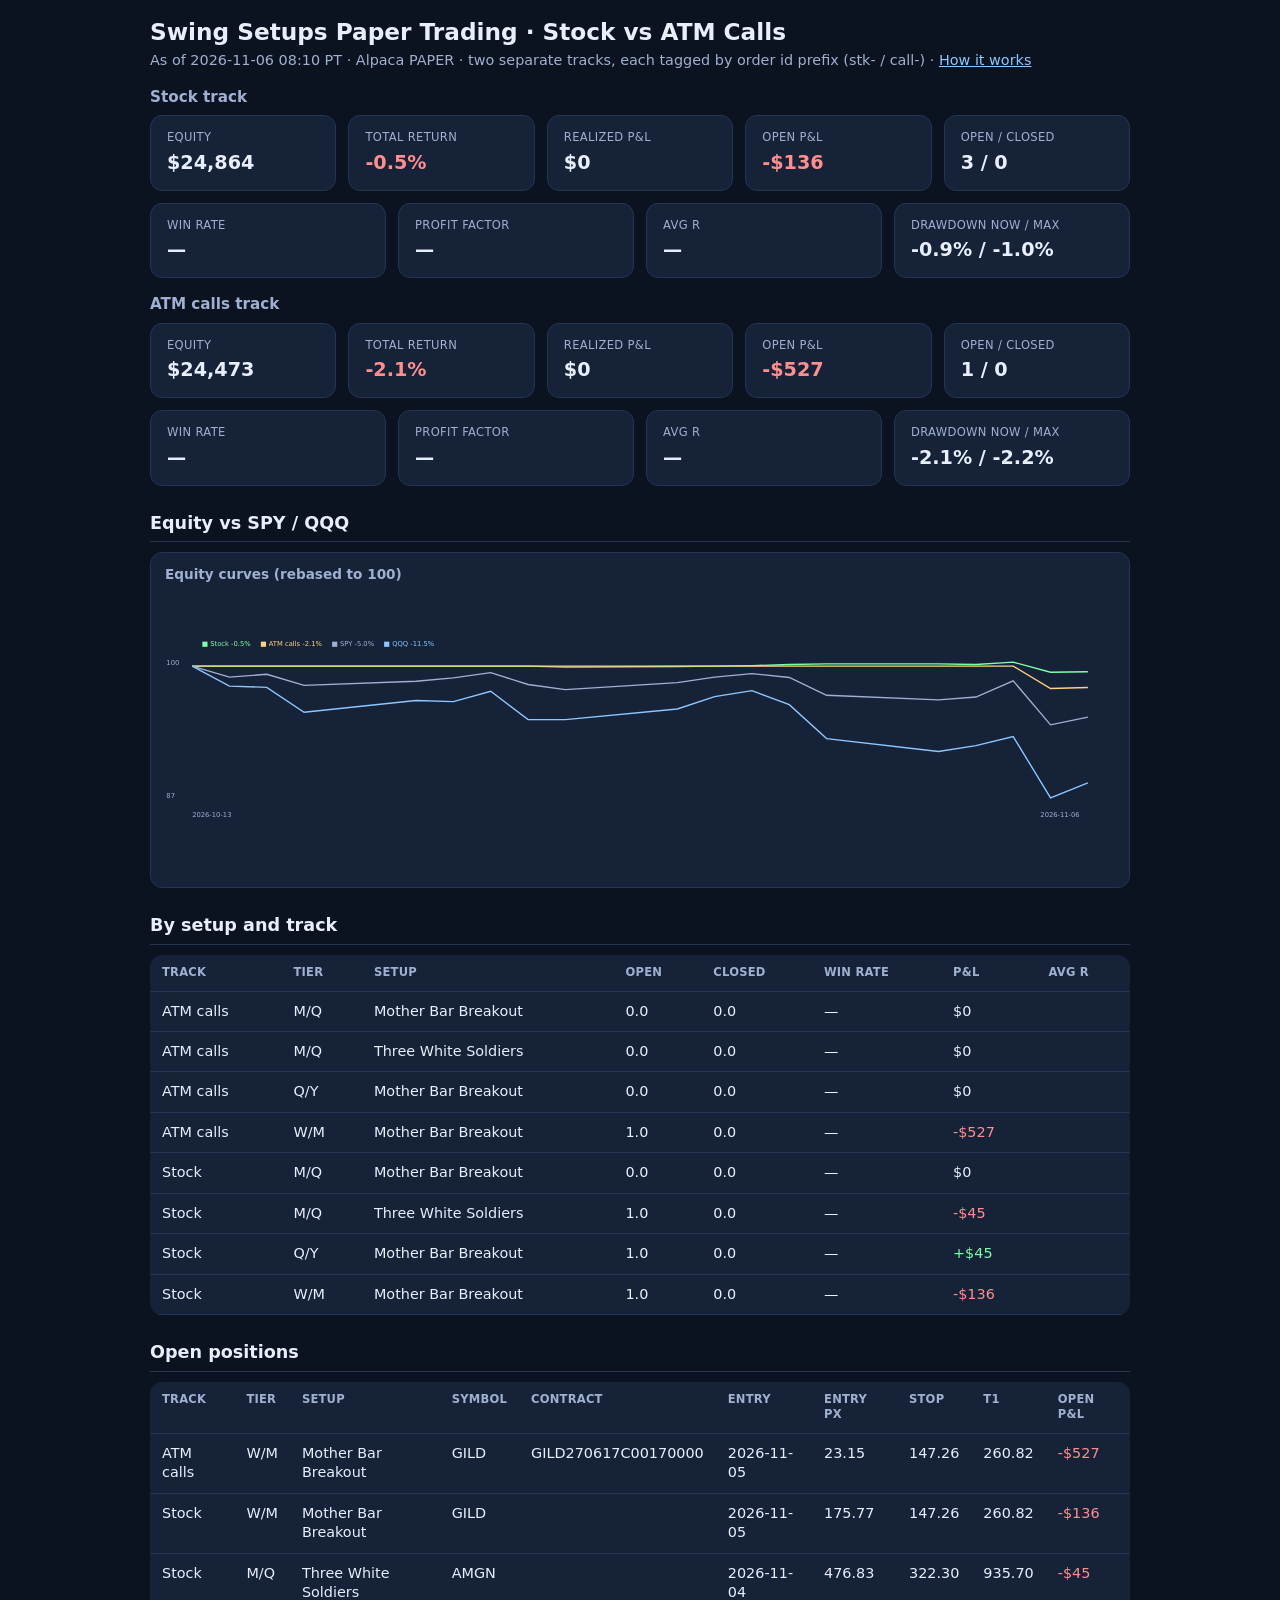
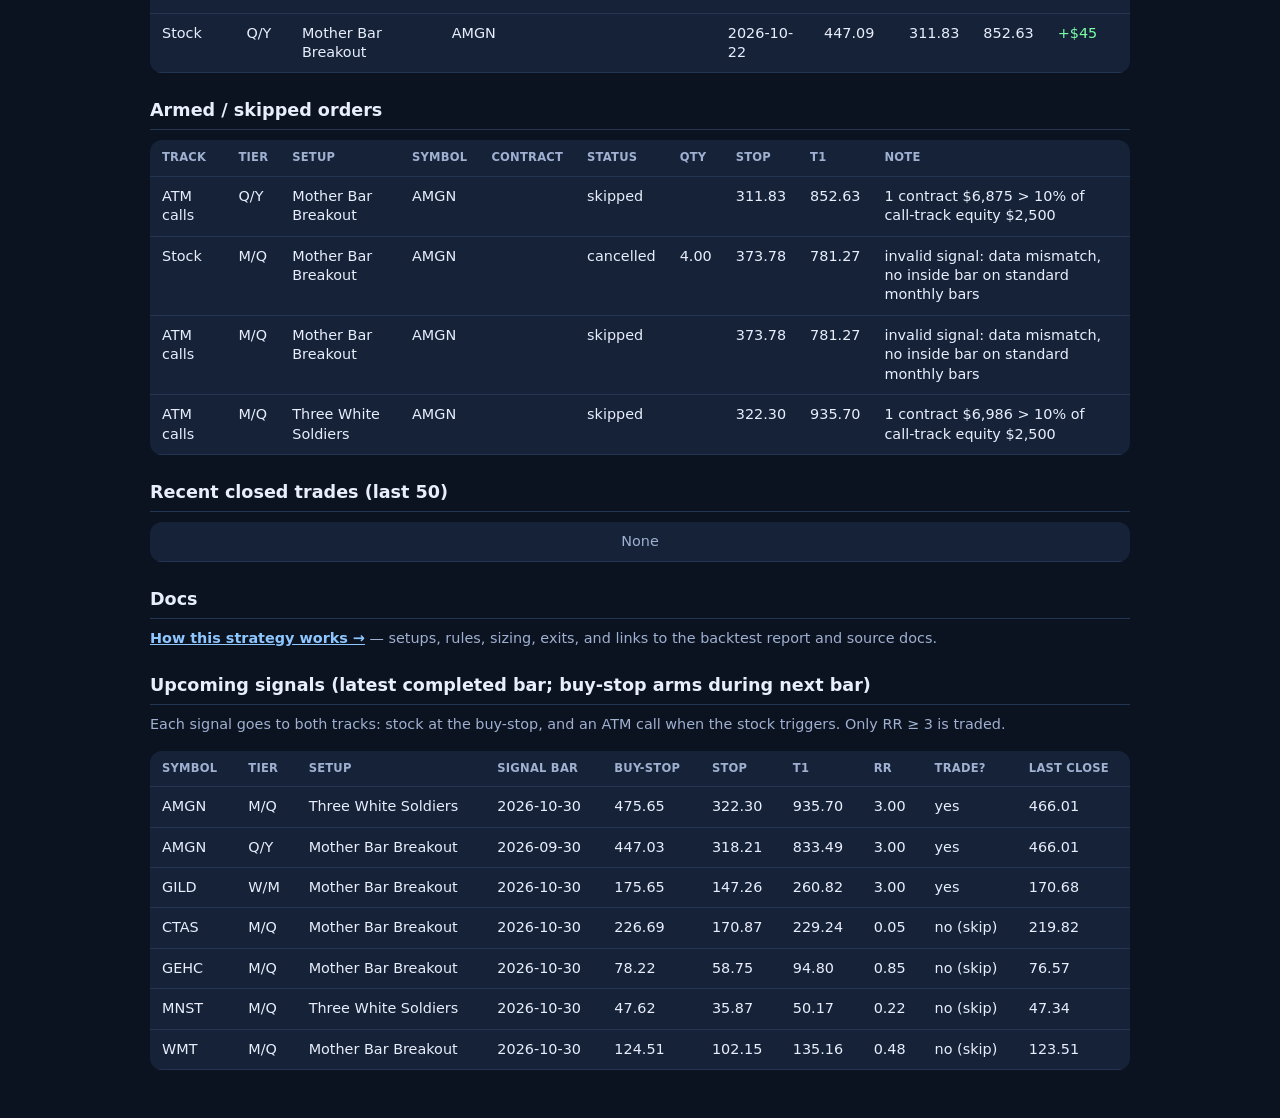
==== commit 0548754a: "Dashboard update 2026-11-06 08:10 PT (data changed)" ====
--- a/index.html
+++ b/index.html
@@ -1,4 +1,4 @@
 <!DOCTYPE html><html lang="en"><head><meta charset="utf-8"/><meta name="viewport" content="width=device-width, initial-scale=1"/><meta http-equiv="refresh" content="300"/><meta name="robots" content="noindex,nofollow"/>
 <title>Swing Setups Paper Trading · Stock vs ATM Calls</title><link rel="stylesheet" href="style.css"/></head><body><div class="wrap">
-<h1>Swing Setups Paper Trading · Stock vs ATM Calls</h1><p class="sub">As of 2026-11-06 07:39 PT · Alpaca PAPER · two separate tracks, each tagged by order id prefix (stk- / call-) · <a href="strategy.html">How it works</a></p>
-<h3>Stock track</h3><div class="cards"><div class="card"><div class="l">Equity</div><div class="v ">$24,878</div></div><div class="card"><div class="l">Total return</div><div class="v bad">-0.5%</div></div><div class="card"><div class="l">Realized P&L</div><div class="v ">$0</div></div><div class="card"><div class="l">Open P&L</div><div class="v bad">-$122</div></div><div class="card"><div class="l">Open / closed</div><div class="v ">3 / 0</div></div><div class="card"><div class="l">Win rate</div><div class="v ">—</div></div><div class="card"><div class="l">Profit factor</div><div class="v ">—</div></div><div class="card"><div class="l">Avg R</div><div class="v ">—</div></div><div class="card"><div class="l">Drawdown now / max</div><div class="v ">-0.9% / -1.0%</div></div></div><h3>ATM calls track</h3><div class="cards"><div class="card"><div class="l">Equity</div><div class="v ">$24,412</div></div><div class="card"><div class="l">Total return</div><div class="v bad">-2.3%</div></div><div class="card"><div class="l">Realized P&L</div><div class="v ">$0</div></div><div class="card"><div class="l">Open P&L</div><div class="v bad">-$588</div></div><div class="card"><div class="l">Open / closed</div><div class="v ">1 / 0</div></div><div class="card"><div class="l">Win rate</div><div class="v ">—</div></div><div class="card"><div class="l">Profit factor</div><div class="v ">—</div></div><div class="card"><div class="l">Avg R</div><div class="v ">—</div></div><div class="card"><div class="l">Drawdown now / max</div><div class="v ">-2.3% / -2.3%</div></div></div><h2>Equity vs SPY / QQQ</h2><div class="chart-card"><div class="chart-title">Equity curves (rebased to 100)</div><svg viewBox="0 0 1400 280" width="100%" height="280"><polyline points="40.0,45.9 95.0,45.9 150.0,45.9 205.0,45.9 370.0,45.9 425.0,45.9 480.0,45.9 535.0,45.9 590.0,47.3 755.0,46.4 810.0,45.8 865.0,45.1 920.0,43.5 975.0,42.5 1140.0,42.5 1195.0,43.4 1250.0,40.0 1305.0,54.9 1360.0,53.2" fill="none" stroke="#7dffa6" stroke-width="2"/><polyline points="40.0,45.9 95.0,45.9 150.0,45.9 205.0,45.9 370.0,45.9 425.0,45.9 480.0,45.9 535.0,45.9 590.0,45.9 755.0,45.9 810.0,45.9 865.0,45.9 920.0,45.9 975.0,45.9 1140.0,45.9 1195.0,45.9 1250.0,45.9 1305.0,78.8 1360.0,81.1" fill="none" stroke="#ffd27d" stroke-width="2"/><polyline points="40.0,45.9 95.0,62.1 150.0,57.9 205.0,74.3 370.0,68.1 425.0,63.1 480.0,55.4 535.0,72.9 590.0,80.6 755.0,70.2 810.0,62.0 865.0,56.9 920.0,62.6 975.0,88.8 1140.0,95.7 1195.0,91.4 1250.0,67.5 1305.0,132.4 1360.0,122.7" fill="none" stroke="#9fb0d0" stroke-width="2"/><polyline points="40.0,45.9 95.0,75.3 150.0,77.2 205.0,113.8 370.0,96.6 425.0,98.1 480.0,82.9 535.0,124.5 590.0,124.7 755.0,109.0 810.0,90.8 865.0,82.0 920.0,102.7 975.0,152.7 1140.0,171.6 1195.0,163.1 1250.0,149.7 1305.0,240.0 1360.0,219.4" fill="none" stroke="#8ec7ff" stroke-width="2"/><text class="chart-lbl" x="40" y="268">2026-10-13</text><text class="chart-lbl" x="1290" y="268">2026-11-06</text><text class="chart-lbl" x="2" y="44">100</text><text class="chart-lbl" x="2" y="240">87</text><text class="chart-lbl" x="40" y="16"><tspan fill="#7dffa6" dx="14">■ Stock -0.5%</tspan><tspan fill="#ffd27d" dx="14">■ ATM calls -2.3%</tspan><tspan fill="#9fb0d0" dx="14">■ SPY -5.1%</tspan><tspan fill="#8ec7ff" dx="14">■ QQQ -11.6%</tspan></text></svg></div><h2>By setup and track</h2><table><tr><th>Track</th><th>Tier</th><th>Setup</th><th>Open</th><th>Closed</th><th>Win rate</th><th>P&L</th><th>Avg R</th></tr><tr><td class="">ATM calls</td><td class="">M/Q</td><td class="">Mother Bar Breakout</td><td class="">0.0</td><td class="">0.0</td><td class="">—</td><td class="">$0</td><td class=""></td></tr><tr><td class="">ATM calls</td><td class="">M/Q</td><td class="">Three White Soldiers</td><td class="">0.0</td><td class="">0.0</td><td class="">—</td><td class="">$0</td><td class=""></td></tr><tr><td class="">ATM calls</td><td class="">Q/Y</td><td class="">Mother Bar Breakout</td><td class="">0.0</td><td class="">0.0</td><td class="">—</td><td class="">$0</td><td class=""></td></tr><tr><td class="">ATM calls</td><td class="">W/M</td><td class="">Mother Bar Breakout</td><td class="">1.0</td><td class="">0.0</td><td class="">—</td><td class="bad">-$588</td><td class=""></td></tr><tr><td class="">Stock</td><td class="">M/Q</td><td class="">Mother Bar Breakout</td><td class="">0.0</td><td class="">0.0</td><td class="">—</td><td class="">$0</td><td class=""></td></tr><tr><td class="">Stock</td><td class="">M/Q</td><td class="">Three White Soldiers</td><td class="">1.0</td><td class="">0.0</td><td class="">—</td><td class="bad">-$42</td><td class=""></td></tr><tr><td class="">Stock</td><td class="">Q/Y</td><td class="">Mother Bar Breakout</td><td class="">1.0</td><td class="">0.0</td><td class="">—</td><td class="ok">+$47</td><td class=""></td></tr><tr><td class="">Stock</td><td class="">W/M</td><td class="">Mother Bar Breakout</td><td class="">1.0</td><td class="">0.0</td><td class="">—</td><td class="bad">-$127</td><td class=""></td></tr></table><h2>Open positions</h2><table><tr><th>Track</th><th>Tier</th><th>Setup</th><th>Symbol</th><th>Contract</th><th>Entry</th><th>Entry px</th><th>Stop</th><th>T1</th><th>Open P&L</th></tr><tr><td class="">ATM calls</td><td class="">W/M</td><td class="">Mother Bar Breakout</td><td class="">GILD</td><td class="">GILD270617C00170000</td><td class="">2026-11-05</td><td class="">23.15</td><td class="">147.26</td><td class="">260.82</td><td class="bad">-$588</td></tr><tr><td class="">Stock</td><td class="">W/M</td><td class="">Mother Bar Breakout</td><td class="">GILD</td><td class=""></td><td class="">2026-11-05</td><td class="">175.77</td><td class="">147.26</td><td class="">260.82</td><td class="bad">-$127</td></tr><tr><td class="">Stock</td><td class="">M/Q</td><td class="">Three White Soldiers</td><td class="">AMGN</td><td class=""></td><td class="">2026-11-04</td><td class="">476.83</td><td class="">322.30</td><td class="">935.70</td><td class="bad">-$42</td></tr><tr><td class="">Stock</td><td class="">Q/Y</td><td class="">Mother Bar Breakout</td><td class="">AMGN</td><td class=""></td><td class="">2026-10-22</td><td class="">447.09</td><td class="">311.83</td><td class="">852.63</td><td class="ok">+$47</td></tr></table><h2>Armed / skipped orders</h2><table><tr><th>Track</th><th>Tier</th><th>Setup</th><th>Symbol</th><th>Contract</th><th>Status</th><th>Qty</th><th>Stop</th><th>T1</th><th>Note</th></tr><tr><td class="">ATM calls</td><td class="">Q/Y</td><td class="">Mother Bar Breakout</td><td class="">AMGN</td><td class=""></td><td class="">skipped</td><td class=""></td><td class="">311.83</td><td class="">852.63</td><td class="">1 contract $6,875 &gt; 10% of call-track equity $2,500</td></tr><tr><td class="">Stock</td><td class="">M/Q</td><td class="">Mother Bar Breakout</td><td class="">AMGN</td><td class=""></td><td class="">cancelled</td><td class="">4.00</td><td class="">373.78</td><td class="">781.27</td><td class="">invalid signal: data mismatch, no inside bar on standard monthly bars</td></tr><tr><td class="">ATM calls</td><td class="">M/Q</td><td class="">Mother Bar Breakout</td><td class="">AMGN</td><td class=""></td><td class="">skipped</td><td class=""></td><td class="">373.78</td><td class="">781.27</td><td class="">invalid signal: data mismatch, no inside bar on standard monthly bars</td></tr><tr><td class="">ATM calls</td><td class="">M/Q</td><td class="">Three White Soldiers</td><td class="">AMGN</td><td class=""></td><td class="">skipped</td><td class=""></td><td class="">322.30</td><td class="">935.70</td><td class="">1 contract $6,986 &gt; 10% of call-track equity $2,500</td></tr></table><h2>Recent closed trades (last 50)</h2><table><tr><td class="muted">None</td></tr></table><h2>Docs</h2><p class="sub"><a href="strategy.html"><strong>How this strategy works →</strong></a> — setups, rules, sizing, exits, and links to the backtest report and source docs.</p><h2>Upcoming signals (latest completed bar; buy-stop arms during next bar)</h2><p class="sub">Each signal goes to both tracks: stock at the buy-stop, and an ATM call when the stock triggers. Only RR ≥ 3 is traded.</p><table><tr><th>Symbol</th><th>Tier</th><th>Setup</th><th>Signal bar</th><th>Buy-stop</th><th>Stop</th><th>T1</th><th>RR</th><th>Trade?</th><th>Last close</th></tr><tr><td class="">AMGN</td><td class="">M/Q</td><td class="">Three White Soldiers</td><td class="">2026-10-30</td><td class="">475.65</td><td class="">322.30</td><td class="">935.70</td><td class="">3.00</td><td class="">yes</td><td class="">466.01</td></tr><tr><td class="">AMGN</td><td class="">Q/Y</td><td class="">Mother Bar Breakout</td><td class="">2026-09-30</td><td class="">447.03</td><td class="">318.21</td><td class="">833.49</td><td class="">3.00</td><td class="">yes</td><td class="">466.01</td></tr><tr><td class="">GILD</td><td class="">W/M</td><td class="">Mother Bar Breakout</td><td class="">2026-10-30</td><td class="">175.65</td><td class="">147.26</td><td class="">260.82</td><td class="">3.00</td><td class="">yes</td><td class="">170.68</td></tr><tr><td class="">CTAS</td><td class="">M/Q</td><td class="">Mother Bar Breakout</td><td class="">2026-10-30</td><td class="">226.69</td><td class="">170.87</td><td class="">229.24</td><td class="">0.05</td><td class="">no (skip)</td><td class="">219.82</td></tr><tr><td class="">GEHC</td><td class="">M/Q</td><td class="">Mother Bar Breakout</td><td class="">2026-10-30</td><td class="">78.22</td><td class="">58.75</td><td class="">94.80</td><td class="">0.85</td><td class="">no (skip)</td><td class="">76.57</td></tr><tr><td class="">MNST</td><td class="">M/Q</td><td class="">Three White Soldiers</td><td class="">2026-10-30</td><td class="">47.62</td><td class="">35.87</td><td class="">50.17</td><td class="">0.22</td><td class="">no (skip)</td><td class="">47.34</td></tr><tr><td class="">WMT</td><td class="">M/Q</td><td class="">Mother Bar Breakout</td><td class="">2026-10-30</td><td class="">124.51</td><td class="">102.15</td><td class="">135.16</td><td class="">0.48</td><td class="">no (skip)</td><td class="">123.51</td></tr></table></div></body></html>+<h1>Swing Setups Paper Trading · Stock vs ATM Calls</h1><p class="sub">As of 2026-11-06 08:10 PT · Alpaca PAPER · two separate tracks, each tagged by order id prefix (stk- / call-) · <a href="strategy.html">How it works</a></p>
+<h3>Stock track</h3><div class="cards"><div class="card"><div class="l">Equity</div><div class="v ">$24,864</div></div><div class="card"><div class="l">Total return</div><div class="v bad">-0.5%</div></div><div class="card"><div class="l">Realized P&L</div><div class="v ">$0</div></div><div class="card"><div class="l">Open P&L</div><div class="v bad">-$136</div></div><div class="card"><div class="l">Open / closed</div><div class="v ">3 / 0</div></div><div class="card"><div class="l">Win rate</div><div class="v ">—</div></div><div class="card"><div class="l">Profit factor</div><div class="v ">—</div></div><div class="card"><div class="l">Avg R</div><div class="v ">—</div></div><div class="card"><div class="l">Drawdown now / max</div><div class="v ">-0.9% / -1.0%</div></div></div><h3>ATM calls track</h3><div class="cards"><div class="card"><div class="l">Equity</div><div class="v ">$24,473</div></div><div class="card"><div class="l">Total return</div><div class="v bad">-2.1%</div></div><div class="card"><div class="l">Realized P&L</div><div class="v ">$0</div></div><div class="card"><div class="l">Open P&L</div><div class="v bad">-$527</div></div><div class="card"><div class="l">Open / closed</div><div class="v ">1 / 0</div></div><div class="card"><div class="l">Win rate</div><div class="v ">—</div></div><div class="card"><div class="l">Profit factor</div><div class="v ">—</div></div><div class="card"><div class="l">Avg R</div><div class="v ">—</div></div><div class="card"><div class="l">Drawdown now / max</div><div class="v ">-2.1% / -2.2%</div></div></div><h2>Equity vs SPY / QQQ</h2><div class="chart-card"><div class="chart-title">Equity curves (rebased to 100)</div><svg viewBox="0 0 1400 280" width="100%" height="280"><polyline points="40.0,45.9 95.0,45.9 150.0,45.9 205.0,45.9 370.0,45.9 425.0,45.9 480.0,45.9 535.0,45.9 590.0,47.3 755.0,46.4 810.0,45.8 865.0,45.1 920.0,43.5 975.0,42.5 1140.0,42.5 1195.0,43.4 1250.0,40.0 1305.0,54.9 1360.0,54.1" fill="none" stroke="#7dffa6" stroke-width="2"/><polyline points="40.0,45.9 95.0,45.9 150.0,45.9 205.0,45.9 370.0,45.9 425.0,45.9 480.0,45.9 535.0,45.9 590.0,45.9 755.0,45.9 810.0,45.9 865.0,45.9 920.0,45.9 975.0,45.9 1140.0,45.9 1195.0,45.9 1250.0,45.9 1305.0,78.8 1360.0,77.4" fill="none" stroke="#ffd27d" stroke-width="2"/><polyline points="40.0,45.9 95.0,62.1 150.0,57.9 205.0,74.3 370.0,68.1 425.0,63.1 480.0,55.4 535.0,72.9 590.0,80.6 755.0,70.2 810.0,62.0 865.0,56.9 920.0,62.6 975.0,88.8 1140.0,95.7 1195.0,91.4 1250.0,67.5 1305.0,132.4 1360.0,120.9" fill="none" stroke="#9fb0d0" stroke-width="2"/><polyline points="40.0,45.9 95.0,75.3 150.0,77.2 205.0,113.8 370.0,96.6 425.0,98.1 480.0,82.9 535.0,124.5 590.0,124.7 755.0,109.0 810.0,90.8 865.0,82.0 920.0,102.7 975.0,152.7 1140.0,171.6 1195.0,163.1 1250.0,149.7 1305.0,240.0 1360.0,218.0" fill="none" stroke="#8ec7ff" stroke-width="2"/><text class="chart-lbl" x="40" y="268">2026-10-13</text><text class="chart-lbl" x="1290" y="268">2026-11-06</text><text class="chart-lbl" x="2" y="44">100</text><text class="chart-lbl" x="2" y="240">87</text><text class="chart-lbl" x="40" y="16"><tspan fill="#7dffa6" dx="14">■ Stock -0.5%</tspan><tspan fill="#ffd27d" dx="14">■ ATM calls -2.1%</tspan><tspan fill="#9fb0d0" dx="14">■ SPY -5.0%</tspan><tspan fill="#8ec7ff" dx="14">■ QQQ -11.5%</tspan></text></svg></div><h2>By setup and track</h2><table><tr><th>Track</th><th>Tier</th><th>Setup</th><th>Open</th><th>Closed</th><th>Win rate</th><th>P&L</th><th>Avg R</th></tr><tr><td class="">ATM calls</td><td class="">M/Q</td><td class="">Mother Bar Breakout</td><td class="">0.0</td><td class="">0.0</td><td class="">—</td><td class="">$0</td><td class=""></td></tr><tr><td class="">ATM calls</td><td class="">M/Q</td><td class="">Three White Soldiers</td><td class="">0.0</td><td class="">0.0</td><td class="">—</td><td class="">$0</td><td class=""></td></tr><tr><td class="">ATM calls</td><td class="">Q/Y</td><td class="">Mother Bar Breakout</td><td class="">0.0</td><td class="">0.0</td><td class="">—</td><td class="">$0</td><td class=""></td></tr><tr><td class="">ATM calls</td><td class="">W/M</td><td class="">Mother Bar Breakout</td><td class="">1.0</td><td class="">0.0</td><td class="">—</td><td class="bad">-$527</td><td class=""></td></tr><tr><td class="">Stock</td><td class="">M/Q</td><td class="">Mother Bar Breakout</td><td class="">0.0</td><td class="">0.0</td><td class="">—</td><td class="">$0</td><td class=""></td></tr><tr><td class="">Stock</td><td class="">M/Q</td><td class="">Three White Soldiers</td><td class="">1.0</td><td class="">0.0</td><td class="">—</td><td class="bad">-$45</td><td class=""></td></tr><tr><td class="">Stock</td><td class="">Q/Y</td><td class="">Mother Bar Breakout</td><td class="">1.0</td><td class="">0.0</td><td class="">—</td><td class="ok">+$45</td><td class=""></td></tr><tr><td class="">Stock</td><td class="">W/M</td><td class="">Mother Bar Breakout</td><td class="">1.0</td><td class="">0.0</td><td class="">—</td><td class="bad">-$136</td><td class=""></td></tr></table><h2>Open positions</h2><table><tr><th>Track</th><th>Tier</th><th>Setup</th><th>Symbol</th><th>Contract</th><th>Entry</th><th>Entry px</th><th>Stop</th><th>T1</th><th>Open P&L</th></tr><tr><td class="">ATM calls</td><td class="">W/M</td><td class="">Mother Bar Breakout</td><td class="">GILD</td><td class="">GILD270617C00170000</td><td class="">2026-11-05</td><td class="">23.15</td><td class="">147.26</td><td class="">260.82</td><td class="bad">-$527</td></tr><tr><td class="">Stock</td><td class="">W/M</td><td class="">Mother Bar Breakout</td><td class="">GILD</td><td class=""></td><td class="">2026-11-05</td><td class="">175.77</td><td class="">147.26</td><td class="">260.82</td><td class="bad">-$136</td></tr><tr><td class="">Stock</td><td class="">M/Q</td><td class="">Three White Soldiers</td><td class="">AMGN</td><td class=""></td><td class="">2026-11-04</td><td class="">476.83</td><td class="">322.30</td><td class="">935.70</td><td class="bad">-$45</td></tr><tr><td class="">Stock</td><td class="">Q/Y</td><td class="">Mother Bar Breakout</td><td class="">AMGN</td><td class=""></td><td class="">2026-10-22</td><td class="">447.09</td><td class="">311.83</td><td class="">852.63</td><td class="ok">+$45</td></tr></table><h2>Armed / skipped orders</h2><table><tr><th>Track</th><th>Tier</th><th>Setup</th><th>Symbol</th><th>Contract</th><th>Status</th><th>Qty</th><th>Stop</th><th>T1</th><th>Note</th></tr><tr><td class="">ATM calls</td><td class="">Q/Y</td><td class="">Mother Bar Breakout</td><td class="">AMGN</td><td class=""></td><td class="">skipped</td><td class=""></td><td class="">311.83</td><td class="">852.63</td><td class="">1 contract $6,875 &gt; 10% of call-track equity $2,500</td></tr><tr><td class="">Stock</td><td class="">M/Q</td><td class="">Mother Bar Breakout</td><td class="">AMGN</td><td class=""></td><td class="">cancelled</td><td class="">4.00</td><td class="">373.78</td><td class="">781.27</td><td class="">invalid signal: data mismatch, no inside bar on standard monthly bars</td></tr><tr><td class="">ATM calls</td><td class="">M/Q</td><td class="">Mother Bar Breakout</td><td class="">AMGN</td><td class=""></td><td class="">skipped</td><td class=""></td><td class="">373.78</td><td class="">781.27</td><td class="">invalid signal: data mismatch, no inside bar on standard monthly bars</td></tr><tr><td class="">ATM calls</td><td class="">M/Q</td><td class="">Three White Soldiers</td><td class="">AMGN</td><td class=""></td><td class="">skipped</td><td class=""></td><td class="">322.30</td><td class="">935.70</td><td class="">1 contract $6,986 &gt; 10% of call-track equity $2,500</td></tr></table><h2>Recent closed trades (last 50)</h2><table><tr><td class="muted">None</td></tr></table><h2>Docs</h2><p class="sub"><a href="strategy.html"><strong>How this strategy works →</strong></a> — setups, rules, sizing, exits, and links to the backtest report and source docs.</p><h2>Upcoming signals (latest completed bar; buy-stop arms during next bar)</h2><p class="sub">Each signal goes to both tracks: stock at the buy-stop, and an ATM call when the stock triggers. Only RR ≥ 3 is traded.</p><table><tr><th>Symbol</th><th>Tier</th><th>Setup</th><th>Signal bar</th><th>Buy-stop</th><th>Stop</th><th>T1</th><th>RR</th><th>Trade?</th><th>Last close</th></tr><tr><td class="">AMGN</td><td class="">M/Q</td><td class="">Three White Soldiers</td><td class="">2026-10-30</td><td class="">475.65</td><td class="">322.30</td><td class="">935.70</td><td class="">3.00</td><td class="">yes</td><td class="">466.01</td></tr><tr><td class="">AMGN</td><td class="">Q/Y</td><td class="">Mother Bar Breakout</td><td class="">2026-09-30</td><td class="">447.03</td><td class="">318.21</td><td class="">833.49</td><td class="">3.00</td><td class="">yes</td><td class="">466.01</td></tr><tr><td class="">GILD</td><td class="">W/M</td><td class="">Mother Bar Breakout</td><td class="">2026-10-30</td><td class="">175.65</td><td class="">147.26</td><td class="">260.82</td><td class="">3.00</td><td class="">yes</td><td class="">170.68</td></tr><tr><td class="">CTAS</td><td class="">M/Q</td><td class="">Mother Bar Breakout</td><td class="">2026-10-30</td><td class="">226.69</td><td class="">170.87</td><td class="">229.24</td><td class="">0.05</td><td class="">no (skip)</td><td class="">219.82</td></tr><tr><td class="">GEHC</td><td class="">M/Q</td><td class="">Mother Bar Breakout</td><td class="">2026-10-30</td><td class="">78.22</td><td class="">58.75</td><td class="">94.80</td><td class="">0.85</td><td class="">no (skip)</td><td class="">76.57</td></tr><tr><td class="">MNST</td><td class="">M/Q</td><td class="">Three White Soldiers</td><td class="">2026-10-30</td><td class="">47.62</td><td class="">35.87</td><td class="">50.17</td><td class="">0.22</td><td class="">no (skip)</td><td class="">47.34</td></tr><tr><td class="">WMT</td><td class="">M/Q</td><td class="">Mother Bar Breakout</td><td class="">2026-10-30</td><td class="">124.51</td><td class="">102.15</td><td class="">135.16</td><td class="">0.48</td><td class="">no (skip)</td><td class="">123.51</td></tr></table></div></body></html>
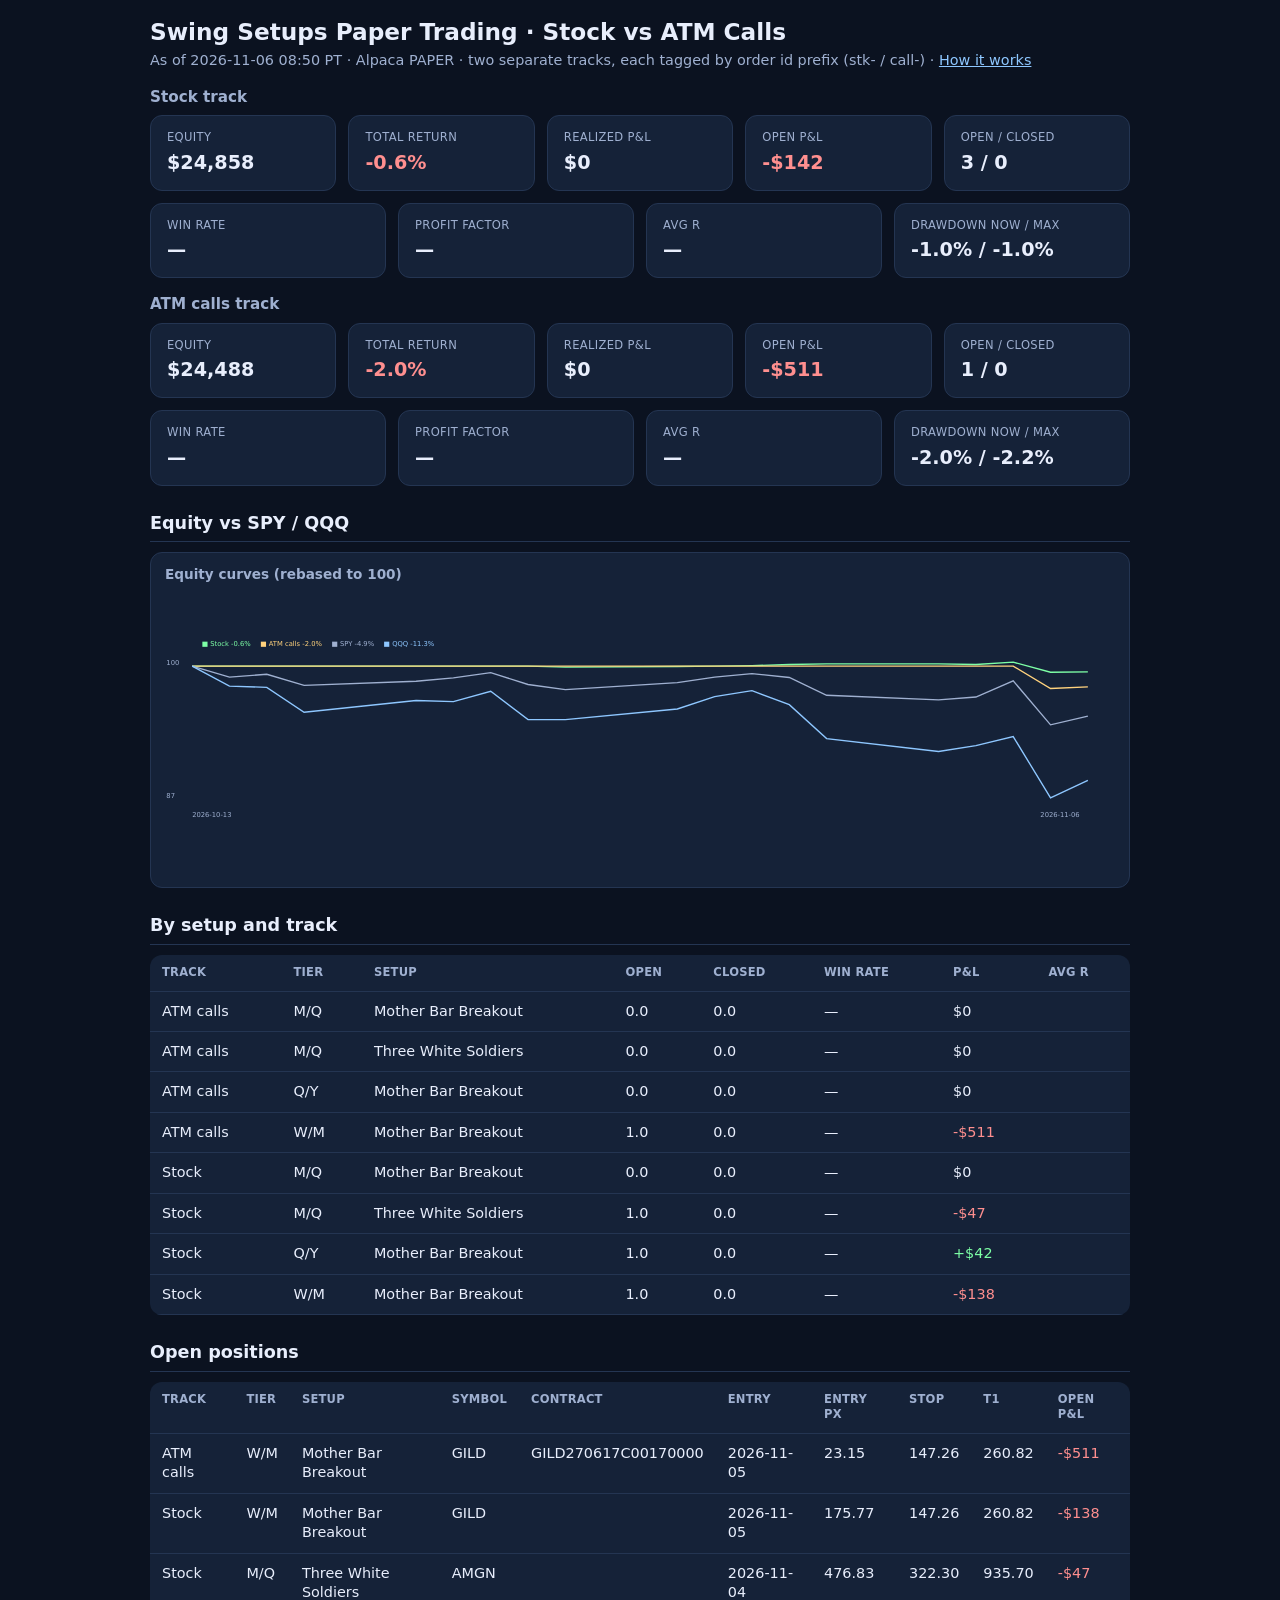
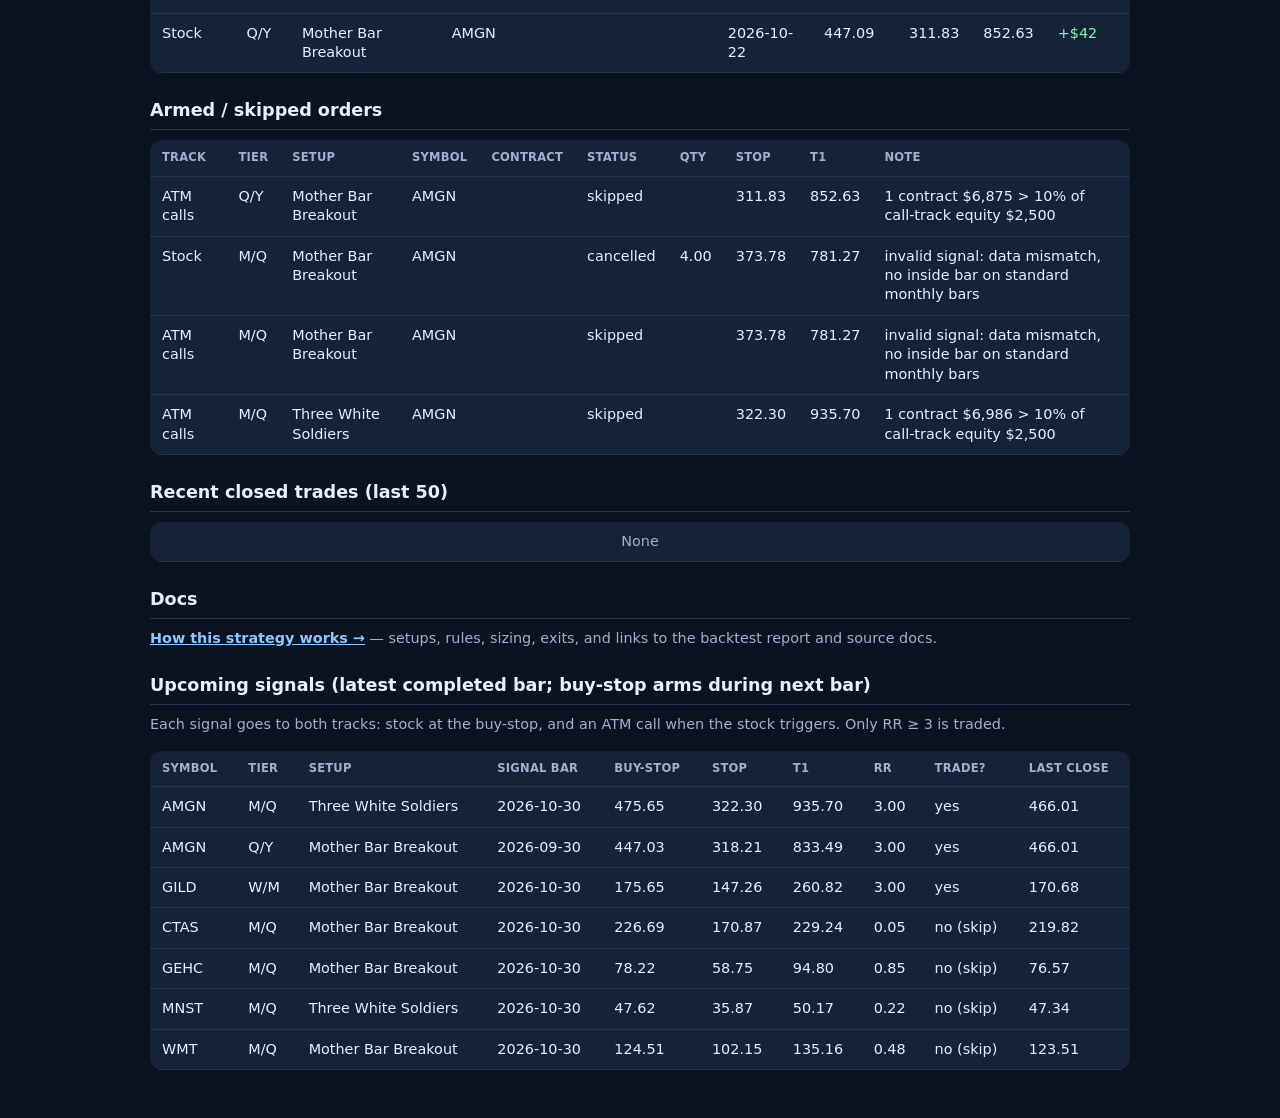
==== commit 35dad293: "Dashboard update 2026-11-06 08:50 PT (data changed)" ====
--- a/index.html
+++ b/index.html
@@ -1,4 +1,4 @@
 <!DOCTYPE html><html lang="en"><head><meta charset="utf-8"/><meta name="viewport" content="width=device-width, initial-scale=1"/><meta http-equiv="refresh" content="300"/><meta name="robots" content="noindex,nofollow"/>
 <title>Swing Setups Paper Trading · Stock vs ATM Calls</title><link rel="stylesheet" href="style.css"/></head><body><div class="wrap">
-<h1>Swing Setups Paper Trading · Stock vs ATM Calls</h1><p class="sub">As of 2026-11-06 08:10 PT · Alpaca PAPER · two separate tracks, each tagged by order id prefix (stk- / call-) · <a href="strategy.html">How it works</a></p>
-<h3>Stock track</h3><div class="cards"><div class="card"><div class="l">Equity</div><div class="v ">$24,864</div></div><div class="card"><div class="l">Total return</div><div class="v bad">-0.5%</div></div><div class="card"><div class="l">Realized P&L</div><div class="v ">$0</div></div><div class="card"><div class="l">Open P&L</div><div class="v bad">-$136</div></div><div class="card"><div class="l">Open / closed</div><div class="v ">3 / 0</div></div><div class="card"><div class="l">Win rate</div><div class="v ">—</div></div><div class="card"><div class="l">Profit factor</div><div class="v ">—</div></div><div class="card"><div class="l">Avg R</div><div class="v ">—</div></div><div class="card"><div class="l">Drawdown now / max</div><div class="v ">-0.9% / -1.0%</div></div></div><h3>ATM calls track</h3><div class="cards"><div class="card"><div class="l">Equity</div><div class="v ">$24,473</div></div><div class="card"><div class="l">Total return</div><div class="v bad">-2.1%</div></div><div class="card"><div class="l">Realized P&L</div><div class="v ">$0</div></div><div class="card"><div class="l">Open P&L</div><div class="v bad">-$527</div></div><div class="card"><div class="l">Open / closed</div><div class="v ">1 / 0</div></div><div class="card"><div class="l">Win rate</div><div class="v ">—</div></div><div class="card"><div class="l">Profit factor</div><div class="v ">—</div></div><div class="card"><div class="l">Avg R</div><div class="v ">—</div></div><div class="card"><div class="l">Drawdown now / max</div><div class="v ">-2.1% / -2.2%</div></div></div><h2>Equity vs SPY / QQQ</h2><div class="chart-card"><div class="chart-title">Equity curves (rebased to 100)</div><svg viewBox="0 0 1400 280" width="100%" height="280"><polyline points="40.0,45.9 95.0,45.9 150.0,45.9 205.0,45.9 370.0,45.9 425.0,45.9 480.0,45.9 535.0,45.9 590.0,47.3 755.0,46.4 810.0,45.8 865.0,45.1 920.0,43.5 975.0,42.5 1140.0,42.5 1195.0,43.4 1250.0,40.0 1305.0,54.9 1360.0,54.1" fill="none" stroke="#7dffa6" stroke-width="2"/><polyline points="40.0,45.9 95.0,45.9 150.0,45.9 205.0,45.9 370.0,45.9 425.0,45.9 480.0,45.9 535.0,45.9 590.0,45.9 755.0,45.9 810.0,45.9 865.0,45.9 920.0,45.9 975.0,45.9 1140.0,45.9 1195.0,45.9 1250.0,45.9 1305.0,78.8 1360.0,77.4" fill="none" stroke="#ffd27d" stroke-width="2"/><polyline points="40.0,45.9 95.0,62.1 150.0,57.9 205.0,74.3 370.0,68.1 425.0,63.1 480.0,55.4 535.0,72.9 590.0,80.6 755.0,70.2 810.0,62.0 865.0,56.9 920.0,62.6 975.0,88.8 1140.0,95.7 1195.0,91.4 1250.0,67.5 1305.0,132.4 1360.0,120.9" fill="none" stroke="#9fb0d0" stroke-width="2"/><polyline points="40.0,45.9 95.0,75.3 150.0,77.2 205.0,113.8 370.0,96.6 425.0,98.1 480.0,82.9 535.0,124.5 590.0,124.7 755.0,109.0 810.0,90.8 865.0,82.0 920.0,102.7 975.0,152.7 1140.0,171.6 1195.0,163.1 1250.0,149.7 1305.0,240.0 1360.0,218.0" fill="none" stroke="#8ec7ff" stroke-width="2"/><text class="chart-lbl" x="40" y="268">2026-10-13</text><text class="chart-lbl" x="1290" y="268">2026-11-06</text><text class="chart-lbl" x="2" y="44">100</text><text class="chart-lbl" x="2" y="240">87</text><text class="chart-lbl" x="40" y="16"><tspan fill="#7dffa6" dx="14">■ Stock -0.5%</tspan><tspan fill="#ffd27d" dx="14">■ ATM calls -2.1%</tspan><tspan fill="#9fb0d0" dx="14">■ SPY -5.0%</tspan><tspan fill="#8ec7ff" dx="14">■ QQQ -11.5%</tspan></text></svg></div><h2>By setup and track</h2><table><tr><th>Track</th><th>Tier</th><th>Setup</th><th>Open</th><th>Closed</th><th>Win rate</th><th>P&L</th><th>Avg R</th></tr><tr><td class="">ATM calls</td><td class="">M/Q</td><td class="">Mother Bar Breakout</td><td class="">0.0</td><td class="">0.0</td><td class="">—</td><td class="">$0</td><td class=""></td></tr><tr><td class="">ATM calls</td><td class="">M/Q</td><td class="">Three White Soldiers</td><td class="">0.0</td><td class="">0.0</td><td class="">—</td><td class="">$0</td><td class=""></td></tr><tr><td class="">ATM calls</td><td class="">Q/Y</td><td class="">Mother Bar Breakout</td><td class="">0.0</td><td class="">0.0</td><td class="">—</td><td class="">$0</td><td class=""></td></tr><tr><td class="">ATM calls</td><td class="">W/M</td><td class="">Mother Bar Breakout</td><td class="">1.0</td><td class="">0.0</td><td class="">—</td><td class="bad">-$527</td><td class=""></td></tr><tr><td class="">Stock</td><td class="">M/Q</td><td class="">Mother Bar Breakout</td><td class="">0.0</td><td class="">0.0</td><td class="">—</td><td class="">$0</td><td class=""></td></tr><tr><td class="">Stock</td><td class="">M/Q</td><td class="">Three White Soldiers</td><td class="">1.0</td><td class="">0.0</td><td class="">—</td><td class="bad">-$45</td><td class=""></td></tr><tr><td class="">Stock</td><td class="">Q/Y</td><td class="">Mother Bar Breakout</td><td class="">1.0</td><td class="">0.0</td><td class="">—</td><td class="ok">+$45</td><td class=""></td></tr><tr><td class="">Stock</td><td class="">W/M</td><td class="">Mother Bar Breakout</td><td class="">1.0</td><td class="">0.0</td><td class="">—</td><td class="bad">-$136</td><td class=""></td></tr></table><h2>Open positions</h2><table><tr><th>Track</th><th>Tier</th><th>Setup</th><th>Symbol</th><th>Contract</th><th>Entry</th><th>Entry px</th><th>Stop</th><th>T1</th><th>Open P&L</th></tr><tr><td class="">ATM calls</td><td class="">W/M</td><td class="">Mother Bar Breakout</td><td class="">GILD</td><td class="">GILD270617C00170000</td><td class="">2026-11-05</td><td class="">23.15</td><td class="">147.26</td><td class="">260.82</td><td class="bad">-$527</td></tr><tr><td class="">Stock</td><td class="">W/M</td><td class="">Mother Bar Breakout</td><td class="">GILD</td><td class=""></td><td class="">2026-11-05</td><td class="">175.77</td><td class="">147.26</td><td class="">260.82</td><td class="bad">-$136</td></tr><tr><td class="">Stock</td><td class="">M/Q</td><td class="">Three White Soldiers</td><td class="">AMGN</td><td class=""></td><td class="">2026-11-04</td><td class="">476.83</td><td class="">322.30</td><td class="">935.70</td><td class="bad">-$45</td></tr><tr><td class="">Stock</td><td class="">Q/Y</td><td class="">Mother Bar Breakout</td><td class="">AMGN</td><td class=""></td><td class="">2026-10-22</td><td class="">447.09</td><td class="">311.83</td><td class="">852.63</td><td class="ok">+$45</td></tr></table><h2>Armed / skipped orders</h2><table><tr><th>Track</th><th>Tier</th><th>Setup</th><th>Symbol</th><th>Contract</th><th>Status</th><th>Qty</th><th>Stop</th><th>T1</th><th>Note</th></tr><tr><td class="">ATM calls</td><td class="">Q/Y</td><td class="">Mother Bar Breakout</td><td class="">AMGN</td><td class=""></td><td class="">skipped</td><td class=""></td><td class="">311.83</td><td class="">852.63</td><td class="">1 contract $6,875 &gt; 10% of call-track equity $2,500</td></tr><tr><td class="">Stock</td><td class="">M/Q</td><td class="">Mother Bar Breakout</td><td class="">AMGN</td><td class=""></td><td class="">cancelled</td><td class="">4.00</td><td class="">373.78</td><td class="">781.27</td><td class="">invalid signal: data mismatch, no inside bar on standard monthly bars</td></tr><tr><td class="">ATM calls</td><td class="">M/Q</td><td class="">Mother Bar Breakout</td><td class="">AMGN</td><td class=""></td><td class="">skipped</td><td class=""></td><td class="">373.78</td><td class="">781.27</td><td class="">invalid signal: data mismatch, no inside bar on standard monthly bars</td></tr><tr><td class="">ATM calls</td><td class="">M/Q</td><td class="">Three White Soldiers</td><td class="">AMGN</td><td class=""></td><td class="">skipped</td><td class=""></td><td class="">322.30</td><td class="">935.70</td><td class="">1 contract $6,986 &gt; 10% of call-track equity $2,500</td></tr></table><h2>Recent closed trades (last 50)</h2><table><tr><td class="muted">None</td></tr></table><h2>Docs</h2><p class="sub"><a href="strategy.html"><strong>How this strategy works →</strong></a> — setups, rules, sizing, exits, and links to the backtest report and source docs.</p><h2>Upcoming signals (latest completed bar; buy-stop arms during next bar)</h2><p class="sub">Each signal goes to both tracks: stock at the buy-stop, and an ATM call when the stock triggers. Only RR ≥ 3 is traded.</p><table><tr><th>Symbol</th><th>Tier</th><th>Setup</th><th>Signal bar</th><th>Buy-stop</th><th>Stop</th><th>T1</th><th>RR</th><th>Trade?</th><th>Last close</th></tr><tr><td class="">AMGN</td><td class="">M/Q</td><td class="">Three White Soldiers</td><td class="">2026-10-30</td><td class="">475.65</td><td class="">322.30</td><td class="">935.70</td><td class="">3.00</td><td class="">yes</td><td class="">466.01</td></tr><tr><td class="">AMGN</td><td class="">Q/Y</td><td class="">Mother Bar Breakout</td><td class="">2026-09-30</td><td class="">447.03</td><td class="">318.21</td><td class="">833.49</td><td class="">3.00</td><td class="">yes</td><td class="">466.01</td></tr><tr><td class="">GILD</td><td class="">W/M</td><td class="">Mother Bar Breakout</td><td class="">2026-10-30</td><td class="">175.65</td><td class="">147.26</td><td class="">260.82</td><td class="">3.00</td><td class="">yes</td><td class="">170.68</td></tr><tr><td class="">CTAS</td><td class="">M/Q</td><td class="">Mother Bar Breakout</td><td class="">2026-10-30</td><td class="">226.69</td><td class="">170.87</td><td class="">229.24</td><td class="">0.05</td><td class="">no (skip)</td><td class="">219.82</td></tr><tr><td class="">GEHC</td><td class="">M/Q</td><td class="">Mother Bar Breakout</td><td class="">2026-10-30</td><td class="">78.22</td><td class="">58.75</td><td class="">94.80</td><td class="">0.85</td><td class="">no (skip)</td><td class="">76.57</td></tr><tr><td class="">MNST</td><td class="">M/Q</td><td class="">Three White Soldiers</td><td class="">2026-10-30</td><td class="">47.62</td><td class="">35.87</td><td class="">50.17</td><td class="">0.22</td><td class="">no (skip)</td><td class="">47.34</td></tr><tr><td class="">WMT</td><td class="">M/Q</td><td class="">Mother Bar Breakout</td><td class="">2026-10-30</td><td class="">124.51</td><td class="">102.15</td><td class="">135.16</td><td class="">0.48</td><td class="">no (skip)</td><td class="">123.51</td></tr></table></div></body></html>+<h1>Swing Setups Paper Trading · Stock vs ATM Calls</h1><p class="sub">As of 2026-11-06 08:50 PT · Alpaca PAPER · two separate tracks, each tagged by order id prefix (stk- / call-) · <a href="strategy.html">How it works</a></p>
+<h3>Stock track</h3><div class="cards"><div class="card"><div class="l">Equity</div><div class="v ">$24,858</div></div><div class="card"><div class="l">Total return</div><div class="v bad">-0.6%</div></div><div class="card"><div class="l">Realized P&L</div><div class="v ">$0</div></div><div class="card"><div class="l">Open P&L</div><div class="v bad">-$142</div></div><div class="card"><div class="l">Open / closed</div><div class="v ">3 / 0</div></div><div class="card"><div class="l">Win rate</div><div class="v ">—</div></div><div class="card"><div class="l">Profit factor</div><div class="v ">—</div></div><div class="card"><div class="l">Avg R</div><div class="v ">—</div></div><div class="card"><div class="l">Drawdown now / max</div><div class="v ">-1.0% / -1.0%</div></div></div><h3>ATM calls track</h3><div class="cards"><div class="card"><div class="l">Equity</div><div class="v ">$24,488</div></div><div class="card"><div class="l">Total return</div><div class="v bad">-2.0%</div></div><div class="card"><div class="l">Realized P&L</div><div class="v ">$0</div></div><div class="card"><div class="l">Open P&L</div><div class="v bad">-$511</div></div><div class="card"><div class="l">Open / closed</div><div class="v ">1 / 0</div></div><div class="card"><div class="l">Win rate</div><div class="v ">—</div></div><div class="card"><div class="l">Profit factor</div><div class="v ">—</div></div><div class="card"><div class="l">Avg R</div><div class="v ">—</div></div><div class="card"><div class="l">Drawdown now / max</div><div class="v ">-2.0% / -2.2%</div></div></div><h2>Equity vs SPY / QQQ</h2><div class="chart-card"><div class="chart-title">Equity curves (rebased to 100)</div><svg viewBox="0 0 1400 280" width="100%" height="280"><polyline points="40.0,45.9 95.0,45.9 150.0,45.9 205.0,45.9 370.0,45.9 425.0,45.9 480.0,45.9 535.0,45.9 590.0,47.3 755.0,46.4 810.0,45.8 865.0,45.1 920.0,43.5 975.0,42.5 1140.0,42.5 1195.0,43.4 1250.0,40.0 1305.0,54.9 1360.0,54.4" fill="none" stroke="#7dffa6" stroke-width="2"/><polyline points="40.0,45.9 95.0,45.9 150.0,45.9 205.0,45.9 370.0,45.9 425.0,45.9 480.0,45.9 535.0,45.9 590.0,45.9 755.0,45.9 810.0,45.9 865.0,45.9 920.0,45.9 975.0,45.9 1140.0,45.9 1195.0,45.9 1250.0,45.9 1305.0,78.8 1360.0,76.5" fill="none" stroke="#ffd27d" stroke-width="2"/><polyline points="40.0,45.9 95.0,62.1 150.0,57.9 205.0,74.3 370.0,68.1 425.0,63.1 480.0,55.4 535.0,72.9 590.0,80.6 755.0,70.2 810.0,62.0 865.0,56.9 920.0,62.6 975.0,88.8 1140.0,95.7 1195.0,91.4 1250.0,67.5 1305.0,132.4 1360.0,119.5" fill="none" stroke="#9fb0d0" stroke-width="2"/><polyline points="40.0,45.9 95.0,75.3 150.0,77.2 205.0,113.8 370.0,96.6 425.0,98.1 480.0,82.9 535.0,124.5 590.0,124.7 755.0,109.0 810.0,90.8 865.0,82.0 920.0,102.7 975.0,152.7 1140.0,171.6 1195.0,163.1 1250.0,149.7 1305.0,240.0 1360.0,214.2" fill="none" stroke="#8ec7ff" stroke-width="2"/><text class="chart-lbl" x="40" y="268">2026-10-13</text><text class="chart-lbl" x="1290" y="268">2026-11-06</text><text class="chart-lbl" x="2" y="44">100</text><text class="chart-lbl" x="2" y="240">87</text><text class="chart-lbl" x="40" y="16"><tspan fill="#7dffa6" dx="14">■ Stock -0.6%</tspan><tspan fill="#ffd27d" dx="14">■ ATM calls -2.0%</tspan><tspan fill="#9fb0d0" dx="14">■ SPY -4.9%</tspan><tspan fill="#8ec7ff" dx="14">■ QQQ -11.3%</tspan></text></svg></div><h2>By setup and track</h2><table><tr><th>Track</th><th>Tier</th><th>Setup</th><th>Open</th><th>Closed</th><th>Win rate</th><th>P&L</th><th>Avg R</th></tr><tr><td class="">ATM calls</td><td class="">M/Q</td><td class="">Mother Bar Breakout</td><td class="">0.0</td><td class="">0.0</td><td class="">—</td><td class="">$0</td><td class=""></td></tr><tr><td class="">ATM calls</td><td class="">M/Q</td><td class="">Three White Soldiers</td><td class="">0.0</td><td class="">0.0</td><td class="">—</td><td class="">$0</td><td class=""></td></tr><tr><td class="">ATM calls</td><td class="">Q/Y</td><td class="">Mother Bar Breakout</td><td class="">0.0</td><td class="">0.0</td><td class="">—</td><td class="">$0</td><td class=""></td></tr><tr><td class="">ATM calls</td><td class="">W/M</td><td class="">Mother Bar Breakout</td><td class="">1.0</td><td class="">0.0</td><td class="">—</td><td class="bad">-$511</td><td class=""></td></tr><tr><td class="">Stock</td><td class="">M/Q</td><td class="">Mother Bar Breakout</td><td class="">0.0</td><td class="">0.0</td><td class="">—</td><td class="">$0</td><td class=""></td></tr><tr><td class="">Stock</td><td class="">M/Q</td><td class="">Three White Soldiers</td><td class="">1.0</td><td class="">0.0</td><td class="">—</td><td class="bad">-$47</td><td class=""></td></tr><tr><td class="">Stock</td><td class="">Q/Y</td><td class="">Mother Bar Breakout</td><td class="">1.0</td><td class="">0.0</td><td class="">—</td><td class="ok">+$42</td><td class=""></td></tr><tr><td class="">Stock</td><td class="">W/M</td><td class="">Mother Bar Breakout</td><td class="">1.0</td><td class="">0.0</td><td class="">—</td><td class="bad">-$138</td><td class=""></td></tr></table><h2>Open positions</h2><table><tr><th>Track</th><th>Tier</th><th>Setup</th><th>Symbol</th><th>Contract</th><th>Entry</th><th>Entry px</th><th>Stop</th><th>T1</th><th>Open P&L</th></tr><tr><td class="">ATM calls</td><td class="">W/M</td><td class="">Mother Bar Breakout</td><td class="">GILD</td><td class="">GILD270617C00170000</td><td class="">2026-11-05</td><td class="">23.15</td><td class="">147.26</td><td class="">260.82</td><td class="bad">-$511</td></tr><tr><td class="">Stock</td><td class="">W/M</td><td class="">Mother Bar Breakout</td><td class="">GILD</td><td class=""></td><td class="">2026-11-05</td><td class="">175.77</td><td class="">147.26</td><td class="">260.82</td><td class="bad">-$138</td></tr><tr><td class="">Stock</td><td class="">M/Q</td><td class="">Three White Soldiers</td><td class="">AMGN</td><td class=""></td><td class="">2026-11-04</td><td class="">476.83</td><td class="">322.30</td><td class="">935.70</td><td class="bad">-$47</td></tr><tr><td class="">Stock</td><td class="">Q/Y</td><td class="">Mother Bar Breakout</td><td class="">AMGN</td><td class=""></td><td class="">2026-10-22</td><td class="">447.09</td><td class="">311.83</td><td class="">852.63</td><td class="ok">+$42</td></tr></table><h2>Armed / skipped orders</h2><table><tr><th>Track</th><th>Tier</th><th>Setup</th><th>Symbol</th><th>Contract</th><th>Status</th><th>Qty</th><th>Stop</th><th>T1</th><th>Note</th></tr><tr><td class="">ATM calls</td><td class="">Q/Y</td><td class="">Mother Bar Breakout</td><td class="">AMGN</td><td class=""></td><td class="">skipped</td><td class=""></td><td class="">311.83</td><td class="">852.63</td><td class="">1 contract $6,875 &gt; 10% of call-track equity $2,500</td></tr><tr><td class="">Stock</td><td class="">M/Q</td><td class="">Mother Bar Breakout</td><td class="">AMGN</td><td class=""></td><td class="">cancelled</td><td class="">4.00</td><td class="">373.78</td><td class="">781.27</td><td class="">invalid signal: data mismatch, no inside bar on standard monthly bars</td></tr><tr><td class="">ATM calls</td><td class="">M/Q</td><td class="">Mother Bar Breakout</td><td class="">AMGN</td><td class=""></td><td class="">skipped</td><td class=""></td><td class="">373.78</td><td class="">781.27</td><td class="">invalid signal: data mismatch, no inside bar on standard monthly bars</td></tr><tr><td class="">ATM calls</td><td class="">M/Q</td><td class="">Three White Soldiers</td><td class="">AMGN</td><td class=""></td><td class="">skipped</td><td class=""></td><td class="">322.30</td><td class="">935.70</td><td class="">1 contract $6,986 &gt; 10% of call-track equity $2,500</td></tr></table><h2>Recent closed trades (last 50)</h2><table><tr><td class="muted">None</td></tr></table><h2>Docs</h2><p class="sub"><a href="strategy.html"><strong>How this strategy works →</strong></a> — setups, rules, sizing, exits, and links to the backtest report and source docs.</p><h2>Upcoming signals (latest completed bar; buy-stop arms during next bar)</h2><p class="sub">Each signal goes to both tracks: stock at the buy-stop, and an ATM call when the stock triggers. Only RR ≥ 3 is traded.</p><table><tr><th>Symbol</th><th>Tier</th><th>Setup</th><th>Signal bar</th><th>Buy-stop</th><th>Stop</th><th>T1</th><th>RR</th><th>Trade?</th><th>Last close</th></tr><tr><td class="">AMGN</td><td class="">M/Q</td><td class="">Three White Soldiers</td><td class="">2026-10-30</td><td class="">475.65</td><td class="">322.30</td><td class="">935.70</td><td class="">3.00</td><td class="">yes</td><td class="">466.01</td></tr><tr><td class="">AMGN</td><td class="">Q/Y</td><td class="">Mother Bar Breakout</td><td class="">2026-09-30</td><td class="">447.03</td><td class="">318.21</td><td class="">833.49</td><td class="">3.00</td><td class="">yes</td><td class="">466.01</td></tr><tr><td class="">GILD</td><td class="">W/M</td><td class="">Mother Bar Breakout</td><td class="">2026-10-30</td><td class="">175.65</td><td class="">147.26</td><td class="">260.82</td><td class="">3.00</td><td class="">yes</td><td class="">170.68</td></tr><tr><td class="">CTAS</td><td class="">M/Q</td><td class="">Mother Bar Breakout</td><td class="">2026-10-30</td><td class="">226.69</td><td class="">170.87</td><td class="">229.24</td><td class="">0.05</td><td class="">no (skip)</td><td class="">219.82</td></tr><tr><td class="">GEHC</td><td class="">M/Q</td><td class="">Mother Bar Breakout</td><td class="">2026-10-30</td><td class="">78.22</td><td class="">58.75</td><td class="">94.80</td><td class="">0.85</td><td class="">no (skip)</td><td class="">76.57</td></tr><tr><td class="">MNST</td><td class="">M/Q</td><td class="">Three White Soldiers</td><td class="">2026-10-30</td><td class="">47.62</td><td class="">35.87</td><td class="">50.17</td><td class="">0.22</td><td class="">no (skip)</td><td class="">47.34</td></tr><tr><td class="">WMT</td><td class="">M/Q</td><td class="">Mother Bar Breakout</td><td class="">2026-10-30</td><td class="">124.51</td><td class="">102.15</td><td class="">135.16</td><td class="">0.48</td><td class="">no (skip)</td><td class="">123.51</td></tr></table></div></body></html>
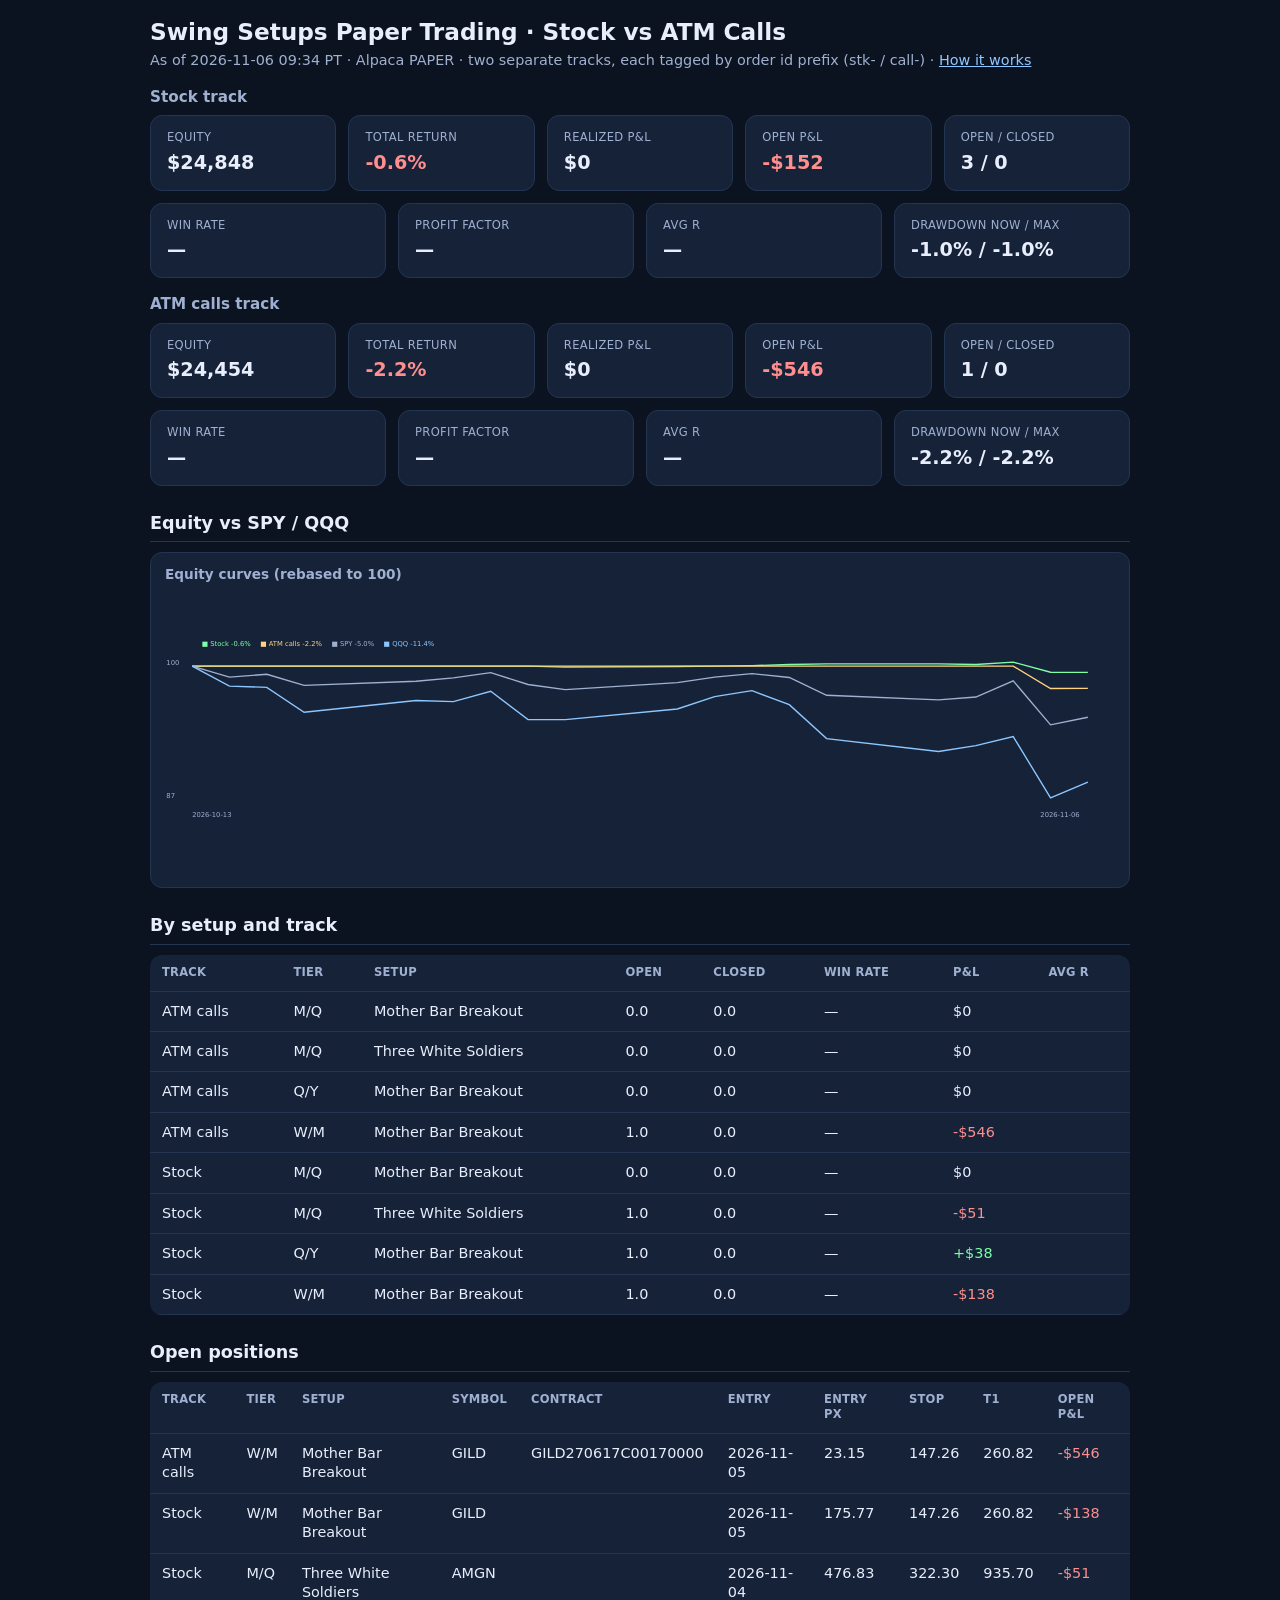
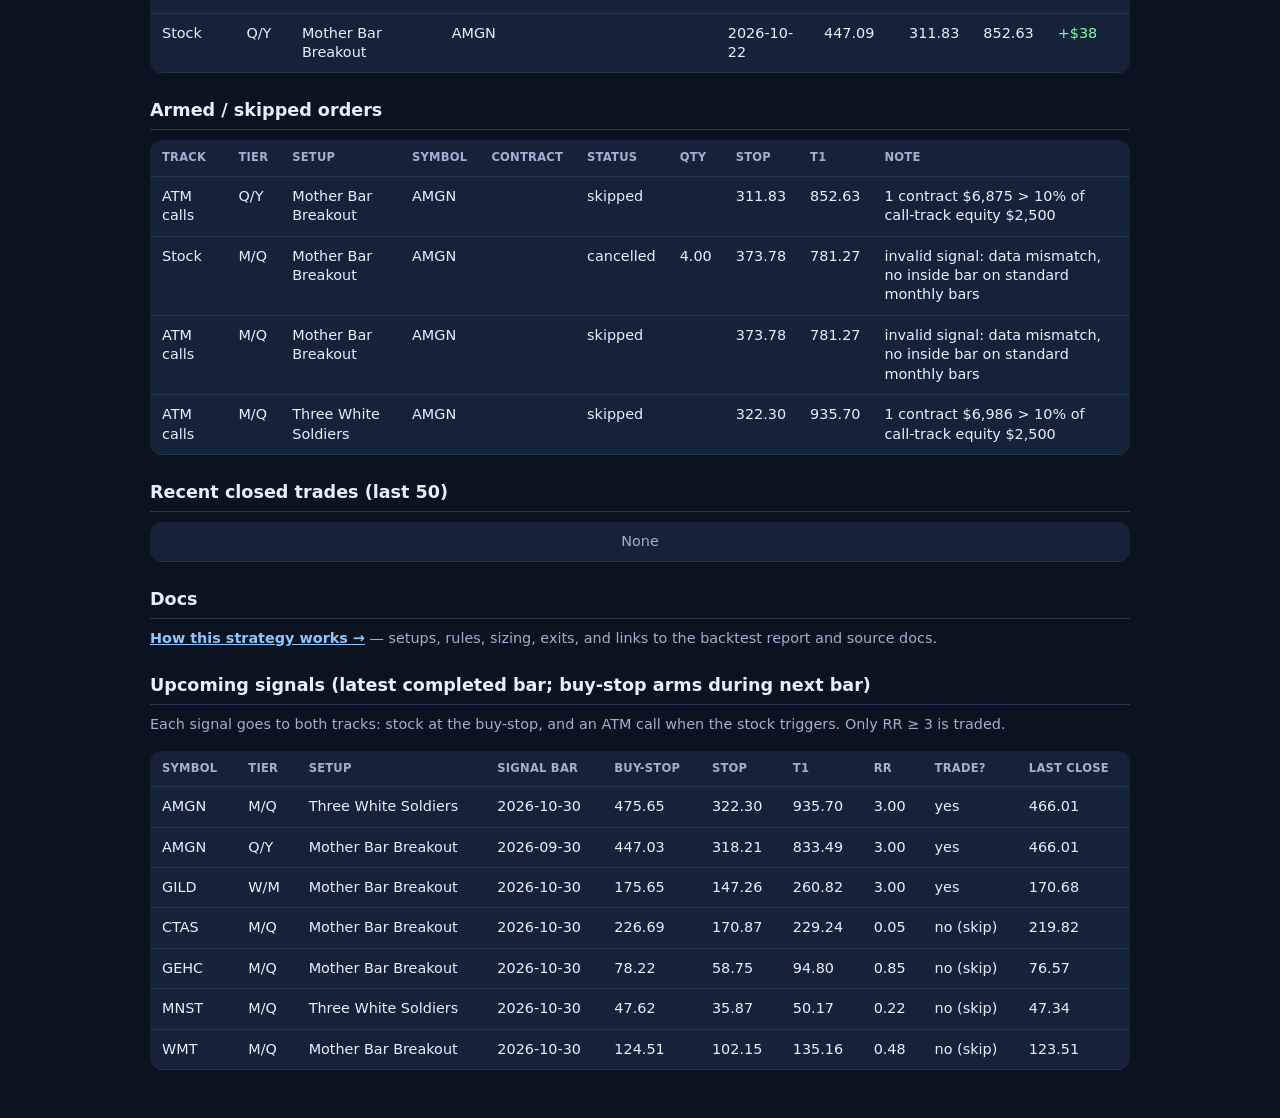
==== commit 374f05bb: "Dashboard update 2026-11-06 09:34 PT (data changed)" ====
--- a/index.html
+++ b/index.html
@@ -1,4 +1,4 @@
 <!DOCTYPE html><html lang="en"><head><meta charset="utf-8"/><meta name="viewport" content="width=device-width, initial-scale=1"/><meta http-equiv="refresh" content="300"/><meta name="robots" content="noindex,nofollow"/>
 <title>Swing Setups Paper Trading · Stock vs ATM Calls</title><link rel="stylesheet" href="style.css"/></head><body><div class="wrap">
-<h1>Swing Setups Paper Trading · Stock vs ATM Calls</h1><p class="sub">As of 2026-11-06 08:50 PT · Alpaca PAPER · two separate tracks, each tagged by order id prefix (stk- / call-) · <a href="strategy.html">How it works</a></p>
-<h3>Stock track</h3><div class="cards"><div class="card"><div class="l">Equity</div><div class="v ">$24,858</div></div><div class="card"><div class="l">Total return</div><div class="v bad">-0.6%</div></div><div class="card"><div class="l">Realized P&L</div><div class="v ">$0</div></div><div class="card"><div class="l">Open P&L</div><div class="v bad">-$142</div></div><div class="card"><div class="l">Open / closed</div><div class="v ">3 / 0</div></div><div class="card"><div class="l">Win rate</div><div class="v ">—</div></div><div class="card"><div class="l">Profit factor</div><div class="v ">—</div></div><div class="card"><div class="l">Avg R</div><div class="v ">—</div></div><div class="card"><div class="l">Drawdown now / max</div><div class="v ">-1.0% / -1.0%</div></div></div><h3>ATM calls track</h3><div class="cards"><div class="card"><div class="l">Equity</div><div class="v ">$24,488</div></div><div class="card"><div class="l">Total return</div><div class="v bad">-2.0%</div></div><div class="card"><div class="l">Realized P&L</div><div class="v ">$0</div></div><div class="card"><div class="l">Open P&L</div><div class="v bad">-$511</div></div><div class="card"><div class="l">Open / closed</div><div class="v ">1 / 0</div></div><div class="card"><div class="l">Win rate</div><div class="v ">—</div></div><div class="card"><div class="l">Profit factor</div><div class="v ">—</div></div><div class="card"><div class="l">Avg R</div><div class="v ">—</div></div><div class="card"><div class="l">Drawdown now / max</div><div class="v ">-2.0% / -2.2%</div></div></div><h2>Equity vs SPY / QQQ</h2><div class="chart-card"><div class="chart-title">Equity curves (rebased to 100)</div><svg viewBox="0 0 1400 280" width="100%" height="280"><polyline points="40.0,45.9 95.0,45.9 150.0,45.9 205.0,45.9 370.0,45.9 425.0,45.9 480.0,45.9 535.0,45.9 590.0,47.3 755.0,46.4 810.0,45.8 865.0,45.1 920.0,43.5 975.0,42.5 1140.0,42.5 1195.0,43.4 1250.0,40.0 1305.0,54.9 1360.0,54.4" fill="none" stroke="#7dffa6" stroke-width="2"/><polyline points="40.0,45.9 95.0,45.9 150.0,45.9 205.0,45.9 370.0,45.9 425.0,45.9 480.0,45.9 535.0,45.9 590.0,45.9 755.0,45.9 810.0,45.9 865.0,45.9 920.0,45.9 975.0,45.9 1140.0,45.9 1195.0,45.9 1250.0,45.9 1305.0,78.8 1360.0,76.5" fill="none" stroke="#ffd27d" stroke-width="2"/><polyline points="40.0,45.9 95.0,62.1 150.0,57.9 205.0,74.3 370.0,68.1 425.0,63.1 480.0,55.4 535.0,72.9 590.0,80.6 755.0,70.2 810.0,62.0 865.0,56.9 920.0,62.6 975.0,88.8 1140.0,95.7 1195.0,91.4 1250.0,67.5 1305.0,132.4 1360.0,119.5" fill="none" stroke="#9fb0d0" stroke-width="2"/><polyline points="40.0,45.9 95.0,75.3 150.0,77.2 205.0,113.8 370.0,96.6 425.0,98.1 480.0,82.9 535.0,124.5 590.0,124.7 755.0,109.0 810.0,90.8 865.0,82.0 920.0,102.7 975.0,152.7 1140.0,171.6 1195.0,163.1 1250.0,149.7 1305.0,240.0 1360.0,214.2" fill="none" stroke="#8ec7ff" stroke-width="2"/><text class="chart-lbl" x="40" y="268">2026-10-13</text><text class="chart-lbl" x="1290" y="268">2026-11-06</text><text class="chart-lbl" x="2" y="44">100</text><text class="chart-lbl" x="2" y="240">87</text><text class="chart-lbl" x="40" y="16"><tspan fill="#7dffa6" dx="14">■ Stock -0.6%</tspan><tspan fill="#ffd27d" dx="14">■ ATM calls -2.0%</tspan><tspan fill="#9fb0d0" dx="14">■ SPY -4.9%</tspan><tspan fill="#8ec7ff" dx="14">■ QQQ -11.3%</tspan></text></svg></div><h2>By setup and track</h2><table><tr><th>Track</th><th>Tier</th><th>Setup</th><th>Open</th><th>Closed</th><th>Win rate</th><th>P&L</th><th>Avg R</th></tr><tr><td class="">ATM calls</td><td class="">M/Q</td><td class="">Mother Bar Breakout</td><td class="">0.0</td><td class="">0.0</td><td class="">—</td><td class="">$0</td><td class=""></td></tr><tr><td class="">ATM calls</td><td class="">M/Q</td><td class="">Three White Soldiers</td><td class="">0.0</td><td class="">0.0</td><td class="">—</td><td class="">$0</td><td class=""></td></tr><tr><td class="">ATM calls</td><td class="">Q/Y</td><td class="">Mother Bar Breakout</td><td class="">0.0</td><td class="">0.0</td><td class="">—</td><td class="">$0</td><td class=""></td></tr><tr><td class="">ATM calls</td><td class="">W/M</td><td class="">Mother Bar Breakout</td><td class="">1.0</td><td class="">0.0</td><td class="">—</td><td class="bad">-$511</td><td class=""></td></tr><tr><td class="">Stock</td><td class="">M/Q</td><td class="">Mother Bar Breakout</td><td class="">0.0</td><td class="">0.0</td><td class="">—</td><td class="">$0</td><td class=""></td></tr><tr><td class="">Stock</td><td class="">M/Q</td><td class="">Three White Soldiers</td><td class="">1.0</td><td class="">0.0</td><td class="">—</td><td class="bad">-$47</td><td class=""></td></tr><tr><td class="">Stock</td><td class="">Q/Y</td><td class="">Mother Bar Breakout</td><td class="">1.0</td><td class="">0.0</td><td class="">—</td><td class="ok">+$42</td><td class=""></td></tr><tr><td class="">Stock</td><td class="">W/M</td><td class="">Mother Bar Breakout</td><td class="">1.0</td><td class="">0.0</td><td class="">—</td><td class="bad">-$138</td><td class=""></td></tr></table><h2>Open positions</h2><table><tr><th>Track</th><th>Tier</th><th>Setup</th><th>Symbol</th><th>Contract</th><th>Entry</th><th>Entry px</th><th>Stop</th><th>T1</th><th>Open P&L</th></tr><tr><td class="">ATM calls</td><td class="">W/M</td><td class="">Mother Bar Breakout</td><td class="">GILD</td><td class="">GILD270617C00170000</td><td class="">2026-11-05</td><td class="">23.15</td><td class="">147.26</td><td class="">260.82</td><td class="bad">-$511</td></tr><tr><td class="">Stock</td><td class="">W/M</td><td class="">Mother Bar Breakout</td><td class="">GILD</td><td class=""></td><td class="">2026-11-05</td><td class="">175.77</td><td class="">147.26</td><td class="">260.82</td><td class="bad">-$138</td></tr><tr><td class="">Stock</td><td class="">M/Q</td><td class="">Three White Soldiers</td><td class="">AMGN</td><td class=""></td><td class="">2026-11-04</td><td class="">476.83</td><td class="">322.30</td><td class="">935.70</td><td class="bad">-$47</td></tr><tr><td class="">Stock</td><td class="">Q/Y</td><td class="">Mother Bar Breakout</td><td class="">AMGN</td><td class=""></td><td class="">2026-10-22</td><td class="">447.09</td><td class="">311.83</td><td class="">852.63</td><td class="ok">+$42</td></tr></table><h2>Armed / skipped orders</h2><table><tr><th>Track</th><th>Tier</th><th>Setup</th><th>Symbol</th><th>Contract</th><th>Status</th><th>Qty</th><th>Stop</th><th>T1</th><th>Note</th></tr><tr><td class="">ATM calls</td><td class="">Q/Y</td><td class="">Mother Bar Breakout</td><td class="">AMGN</td><td class=""></td><td class="">skipped</td><td class=""></td><td class="">311.83</td><td class="">852.63</td><td class="">1 contract $6,875 &gt; 10% of call-track equity $2,500</td></tr><tr><td class="">Stock</td><td class="">M/Q</td><td class="">Mother Bar Breakout</td><td class="">AMGN</td><td class=""></td><td class="">cancelled</td><td class="">4.00</td><td class="">373.78</td><td class="">781.27</td><td class="">invalid signal: data mismatch, no inside bar on standard monthly bars</td></tr><tr><td class="">ATM calls</td><td class="">M/Q</td><td class="">Mother Bar Breakout</td><td class="">AMGN</td><td class=""></td><td class="">skipped</td><td class=""></td><td class="">373.78</td><td class="">781.27</td><td class="">invalid signal: data mismatch, no inside bar on standard monthly bars</td></tr><tr><td class="">ATM calls</td><td class="">M/Q</td><td class="">Three White Soldiers</td><td class="">AMGN</td><td class=""></td><td class="">skipped</td><td class=""></td><td class="">322.30</td><td class="">935.70</td><td class="">1 contract $6,986 &gt; 10% of call-track equity $2,500</td></tr></table><h2>Recent closed trades (last 50)</h2><table><tr><td class="muted">None</td></tr></table><h2>Docs</h2><p class="sub"><a href="strategy.html"><strong>How this strategy works →</strong></a> — setups, rules, sizing, exits, and links to the backtest report and source docs.</p><h2>Upcoming signals (latest completed bar; buy-stop arms during next bar)</h2><p class="sub">Each signal goes to both tracks: stock at the buy-stop, and an ATM call when the stock triggers. Only RR ≥ 3 is traded.</p><table><tr><th>Symbol</th><th>Tier</th><th>Setup</th><th>Signal bar</th><th>Buy-stop</th><th>Stop</th><th>T1</th><th>RR</th><th>Trade?</th><th>Last close</th></tr><tr><td class="">AMGN</td><td class="">M/Q</td><td class="">Three White Soldiers</td><td class="">2026-10-30</td><td class="">475.65</td><td class="">322.30</td><td class="">935.70</td><td class="">3.00</td><td class="">yes</td><td class="">466.01</td></tr><tr><td class="">AMGN</td><td class="">Q/Y</td><td class="">Mother Bar Breakout</td><td class="">2026-09-30</td><td class="">447.03</td><td class="">318.21</td><td class="">833.49</td><td class="">3.00</td><td class="">yes</td><td class="">466.01</td></tr><tr><td class="">GILD</td><td class="">W/M</td><td class="">Mother Bar Breakout</td><td class="">2026-10-30</td><td class="">175.65</td><td class="">147.26</td><td class="">260.82</td><td class="">3.00</td><td class="">yes</td><td class="">170.68</td></tr><tr><td class="">CTAS</td><td class="">M/Q</td><td class="">Mother Bar Breakout</td><td class="">2026-10-30</td><td class="">226.69</td><td class="">170.87</td><td class="">229.24</td><td class="">0.05</td><td class="">no (skip)</td><td class="">219.82</td></tr><tr><td class="">GEHC</td><td class="">M/Q</td><td class="">Mother Bar Breakout</td><td class="">2026-10-30</td><td class="">78.22</td><td class="">58.75</td><td class="">94.80</td><td class="">0.85</td><td class="">no (skip)</td><td class="">76.57</td></tr><tr><td class="">MNST</td><td class="">M/Q</td><td class="">Three White Soldiers</td><td class="">2026-10-30</td><td class="">47.62</td><td class="">35.87</td><td class="">50.17</td><td class="">0.22</td><td class="">no (skip)</td><td class="">47.34</td></tr><tr><td class="">WMT</td><td class="">M/Q</td><td class="">Mother Bar Breakout</td><td class="">2026-10-30</td><td class="">124.51</td><td class="">102.15</td><td class="">135.16</td><td class="">0.48</td><td class="">no (skip)</td><td class="">123.51</td></tr></table></div></body></html>+<h1>Swing Setups Paper Trading · Stock vs ATM Calls</h1><p class="sub">As of 2026-11-06 09:34 PT · Alpaca PAPER · two separate tracks, each tagged by order id prefix (stk- / call-) · <a href="strategy.html">How it works</a></p>
+<h3>Stock track</h3><div class="cards"><div class="card"><div class="l">Equity</div><div class="v ">$24,848</div></div><div class="card"><div class="l">Total return</div><div class="v bad">-0.6%</div></div><div class="card"><div class="l">Realized P&L</div><div class="v ">$0</div></div><div class="card"><div class="l">Open P&L</div><div class="v bad">-$152</div></div><div class="card"><div class="l">Open / closed</div><div class="v ">3 / 0</div></div><div class="card"><div class="l">Win rate</div><div class="v ">—</div></div><div class="card"><div class="l">Profit factor</div><div class="v ">—</div></div><div class="card"><div class="l">Avg R</div><div class="v ">—</div></div><div class="card"><div class="l">Drawdown now / max</div><div class="v ">-1.0% / -1.0%</div></div></div><h3>ATM calls track</h3><div class="cards"><div class="card"><div class="l">Equity</div><div class="v ">$24,454</div></div><div class="card"><div class="l">Total return</div><div class="v bad">-2.2%</div></div><div class="card"><div class="l">Realized P&L</div><div class="v ">$0</div></div><div class="card"><div class="l">Open P&L</div><div class="v bad">-$546</div></div><div class="card"><div class="l">Open / closed</div><div class="v ">1 / 0</div></div><div class="card"><div class="l">Win rate</div><div class="v ">—</div></div><div class="card"><div class="l">Profit factor</div><div class="v ">—</div></div><div class="card"><div class="l">Avg R</div><div class="v ">—</div></div><div class="card"><div class="l">Drawdown now / max</div><div class="v ">-2.2% / -2.2%</div></div></div><h2>Equity vs SPY / QQQ</h2><div class="chart-card"><div class="chart-title">Equity curves (rebased to 100)</div><svg viewBox="0 0 1400 280" width="100%" height="280"><polyline points="40.0,45.9 95.0,45.9 150.0,45.9 205.0,45.9 370.0,45.9 425.0,45.9 480.0,45.9 535.0,45.9 590.0,47.3 755.0,46.4 810.0,45.8 865.0,45.1 920.0,43.5 975.0,42.5 1140.0,42.5 1195.0,43.4 1250.0,40.0 1305.0,54.9 1360.0,55.0" fill="none" stroke="#7dffa6" stroke-width="2"/><polyline points="40.0,45.9 95.0,45.9 150.0,45.9 205.0,45.9 370.0,45.9 425.0,45.9 480.0,45.9 535.0,45.9 590.0,45.9 755.0,45.9 810.0,45.9 865.0,45.9 920.0,45.9 975.0,45.9 1140.0,45.9 1195.0,45.9 1250.0,45.9 1305.0,78.8 1360.0,78.6" fill="none" stroke="#ffd27d" stroke-width="2"/><polyline points="40.0,45.9 95.0,62.1 150.0,57.9 205.0,74.3 370.0,68.1 425.0,63.1 480.0,55.4 535.0,72.9 590.0,80.6 755.0,70.2 810.0,62.0 865.0,56.9 920.0,62.6 975.0,88.8 1140.0,95.7 1195.0,91.4 1250.0,67.5 1305.0,132.4 1360.0,121.2" fill="none" stroke="#9fb0d0" stroke-width="2"/><polyline points="40.0,45.9 95.0,75.3 150.0,77.2 205.0,113.8 370.0,96.6 425.0,98.1 480.0,82.9 535.0,124.5 590.0,124.7 755.0,109.0 810.0,90.8 865.0,82.0 920.0,102.7 975.0,152.7 1140.0,171.6 1195.0,163.1 1250.0,149.7 1305.0,240.0 1360.0,216.8" fill="none" stroke="#8ec7ff" stroke-width="2"/><text class="chart-lbl" x="40" y="268">2026-10-13</text><text class="chart-lbl" x="1290" y="268">2026-11-06</text><text class="chart-lbl" x="2" y="44">100</text><text class="chart-lbl" x="2" y="240">87</text><text class="chart-lbl" x="40" y="16"><tspan fill="#7dffa6" dx="14">■ Stock -0.6%</tspan><tspan fill="#ffd27d" dx="14">■ ATM calls -2.2%</tspan><tspan fill="#9fb0d0" dx="14">■ SPY -5.0%</tspan><tspan fill="#8ec7ff" dx="14">■ QQQ -11.4%</tspan></text></svg></div><h2>By setup and track</h2><table><tr><th>Track</th><th>Tier</th><th>Setup</th><th>Open</th><th>Closed</th><th>Win rate</th><th>P&L</th><th>Avg R</th></tr><tr><td class="">ATM calls</td><td class="">M/Q</td><td class="">Mother Bar Breakout</td><td class="">0.0</td><td class="">0.0</td><td class="">—</td><td class="">$0</td><td class=""></td></tr><tr><td class="">ATM calls</td><td class="">M/Q</td><td class="">Three White Soldiers</td><td class="">0.0</td><td class="">0.0</td><td class="">—</td><td class="">$0</td><td class=""></td></tr><tr><td class="">ATM calls</td><td class="">Q/Y</td><td class="">Mother Bar Breakout</td><td class="">0.0</td><td class="">0.0</td><td class="">—</td><td class="">$0</td><td class=""></td></tr><tr><td class="">ATM calls</td><td class="">W/M</td><td class="">Mother Bar Breakout</td><td class="">1.0</td><td class="">0.0</td><td class="">—</td><td class="bad">-$546</td><td class=""></td></tr><tr><td class="">Stock</td><td class="">M/Q</td><td class="">Mother Bar Breakout</td><td class="">0.0</td><td class="">0.0</td><td class="">—</td><td class="">$0</td><td class=""></td></tr><tr><td class="">Stock</td><td class="">M/Q</td><td class="">Three White Soldiers</td><td class="">1.0</td><td class="">0.0</td><td class="">—</td><td class="bad">-$51</td><td class=""></td></tr><tr><td class="">Stock</td><td class="">Q/Y</td><td class="">Mother Bar Breakout</td><td class="">1.0</td><td class="">0.0</td><td class="">—</td><td class="ok">+$38</td><td class=""></td></tr><tr><td class="">Stock</td><td class="">W/M</td><td class="">Mother Bar Breakout</td><td class="">1.0</td><td class="">0.0</td><td class="">—</td><td class="bad">-$138</td><td class=""></td></tr></table><h2>Open positions</h2><table><tr><th>Track</th><th>Tier</th><th>Setup</th><th>Symbol</th><th>Contract</th><th>Entry</th><th>Entry px</th><th>Stop</th><th>T1</th><th>Open P&L</th></tr><tr><td class="">ATM calls</td><td class="">W/M</td><td class="">Mother Bar Breakout</td><td class="">GILD</td><td class="">GILD270617C00170000</td><td class="">2026-11-05</td><td class="">23.15</td><td class="">147.26</td><td class="">260.82</td><td class="bad">-$546</td></tr><tr><td class="">Stock</td><td class="">W/M</td><td class="">Mother Bar Breakout</td><td class="">GILD</td><td class=""></td><td class="">2026-11-05</td><td class="">175.77</td><td class="">147.26</td><td class="">260.82</td><td class="bad">-$138</td></tr><tr><td class="">Stock</td><td class="">M/Q</td><td class="">Three White Soldiers</td><td class="">AMGN</td><td class=""></td><td class="">2026-11-04</td><td class="">476.83</td><td class="">322.30</td><td class="">935.70</td><td class="bad">-$51</td></tr><tr><td class="">Stock</td><td class="">Q/Y</td><td class="">Mother Bar Breakout</td><td class="">AMGN</td><td class=""></td><td class="">2026-10-22</td><td class="">447.09</td><td class="">311.83</td><td class="">852.63</td><td class="ok">+$38</td></tr></table><h2>Armed / skipped orders</h2><table><tr><th>Track</th><th>Tier</th><th>Setup</th><th>Symbol</th><th>Contract</th><th>Status</th><th>Qty</th><th>Stop</th><th>T1</th><th>Note</th></tr><tr><td class="">ATM calls</td><td class="">Q/Y</td><td class="">Mother Bar Breakout</td><td class="">AMGN</td><td class=""></td><td class="">skipped</td><td class=""></td><td class="">311.83</td><td class="">852.63</td><td class="">1 contract $6,875 &gt; 10% of call-track equity $2,500</td></tr><tr><td class="">Stock</td><td class="">M/Q</td><td class="">Mother Bar Breakout</td><td class="">AMGN</td><td class=""></td><td class="">cancelled</td><td class="">4.00</td><td class="">373.78</td><td class="">781.27</td><td class="">invalid signal: data mismatch, no inside bar on standard monthly bars</td></tr><tr><td class="">ATM calls</td><td class="">M/Q</td><td class="">Mother Bar Breakout</td><td class="">AMGN</td><td class=""></td><td class="">skipped</td><td class=""></td><td class="">373.78</td><td class="">781.27</td><td class="">invalid signal: data mismatch, no inside bar on standard monthly bars</td></tr><tr><td class="">ATM calls</td><td class="">M/Q</td><td class="">Three White Soldiers</td><td class="">AMGN</td><td class=""></td><td class="">skipped</td><td class=""></td><td class="">322.30</td><td class="">935.70</td><td class="">1 contract $6,986 &gt; 10% of call-track equity $2,500</td></tr></table><h2>Recent closed trades (last 50)</h2><table><tr><td class="muted">None</td></tr></table><h2>Docs</h2><p class="sub"><a href="strategy.html"><strong>How this strategy works →</strong></a> — setups, rules, sizing, exits, and links to the backtest report and source docs.</p><h2>Upcoming signals (latest completed bar; buy-stop arms during next bar)</h2><p class="sub">Each signal goes to both tracks: stock at the buy-stop, and an ATM call when the stock triggers. Only RR ≥ 3 is traded.</p><table><tr><th>Symbol</th><th>Tier</th><th>Setup</th><th>Signal bar</th><th>Buy-stop</th><th>Stop</th><th>T1</th><th>RR</th><th>Trade?</th><th>Last close</th></tr><tr><td class="">AMGN</td><td class="">M/Q</td><td class="">Three White Soldiers</td><td class="">2026-10-30</td><td class="">475.65</td><td class="">322.30</td><td class="">935.70</td><td class="">3.00</td><td class="">yes</td><td class="">466.01</td></tr><tr><td class="">AMGN</td><td class="">Q/Y</td><td class="">Mother Bar Breakout</td><td class="">2026-09-30</td><td class="">447.03</td><td class="">318.21</td><td class="">833.49</td><td class="">3.00</td><td class="">yes</td><td class="">466.01</td></tr><tr><td class="">GILD</td><td class="">W/M</td><td class="">Mother Bar Breakout</td><td class="">2026-10-30</td><td class="">175.65</td><td class="">147.26</td><td class="">260.82</td><td class="">3.00</td><td class="">yes</td><td class="">170.68</td></tr><tr><td class="">CTAS</td><td class="">M/Q</td><td class="">Mother Bar Breakout</td><td class="">2026-10-30</td><td class="">226.69</td><td class="">170.87</td><td class="">229.24</td><td class="">0.05</td><td class="">no (skip)</td><td class="">219.82</td></tr><tr><td class="">GEHC</td><td class="">M/Q</td><td class="">Mother Bar Breakout</td><td class="">2026-10-30</td><td class="">78.22</td><td class="">58.75</td><td class="">94.80</td><td class="">0.85</td><td class="">no (skip)</td><td class="">76.57</td></tr><tr><td class="">MNST</td><td class="">M/Q</td><td class="">Three White Soldiers</td><td class="">2026-10-30</td><td class="">47.62</td><td class="">35.87</td><td class="">50.17</td><td class="">0.22</td><td class="">no (skip)</td><td class="">47.34</td></tr><tr><td class="">WMT</td><td class="">M/Q</td><td class="">Mother Bar Breakout</td><td class="">2026-10-30</td><td class="">124.51</td><td class="">102.15</td><td class="">135.16</td><td class="">0.48</td><td class="">no (skip)</td><td class="">123.51</td></tr></table></div></body></html>
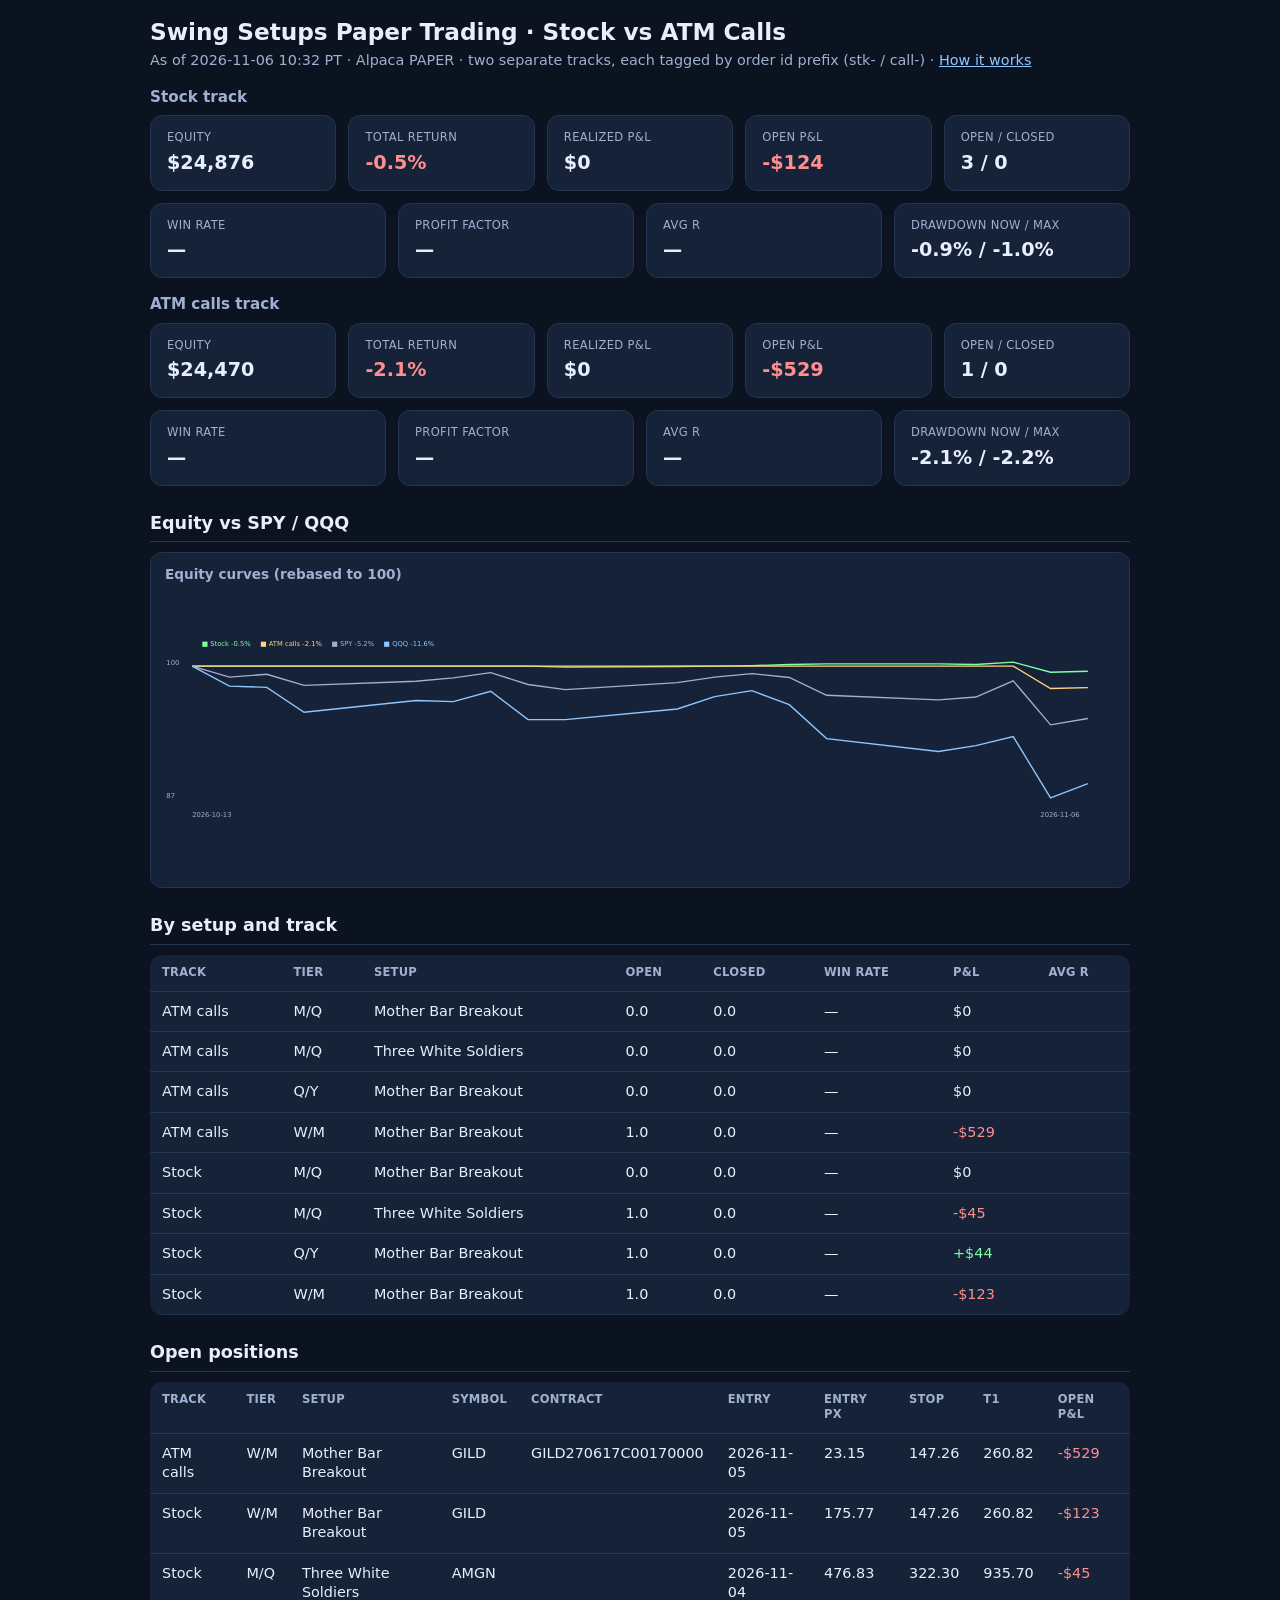
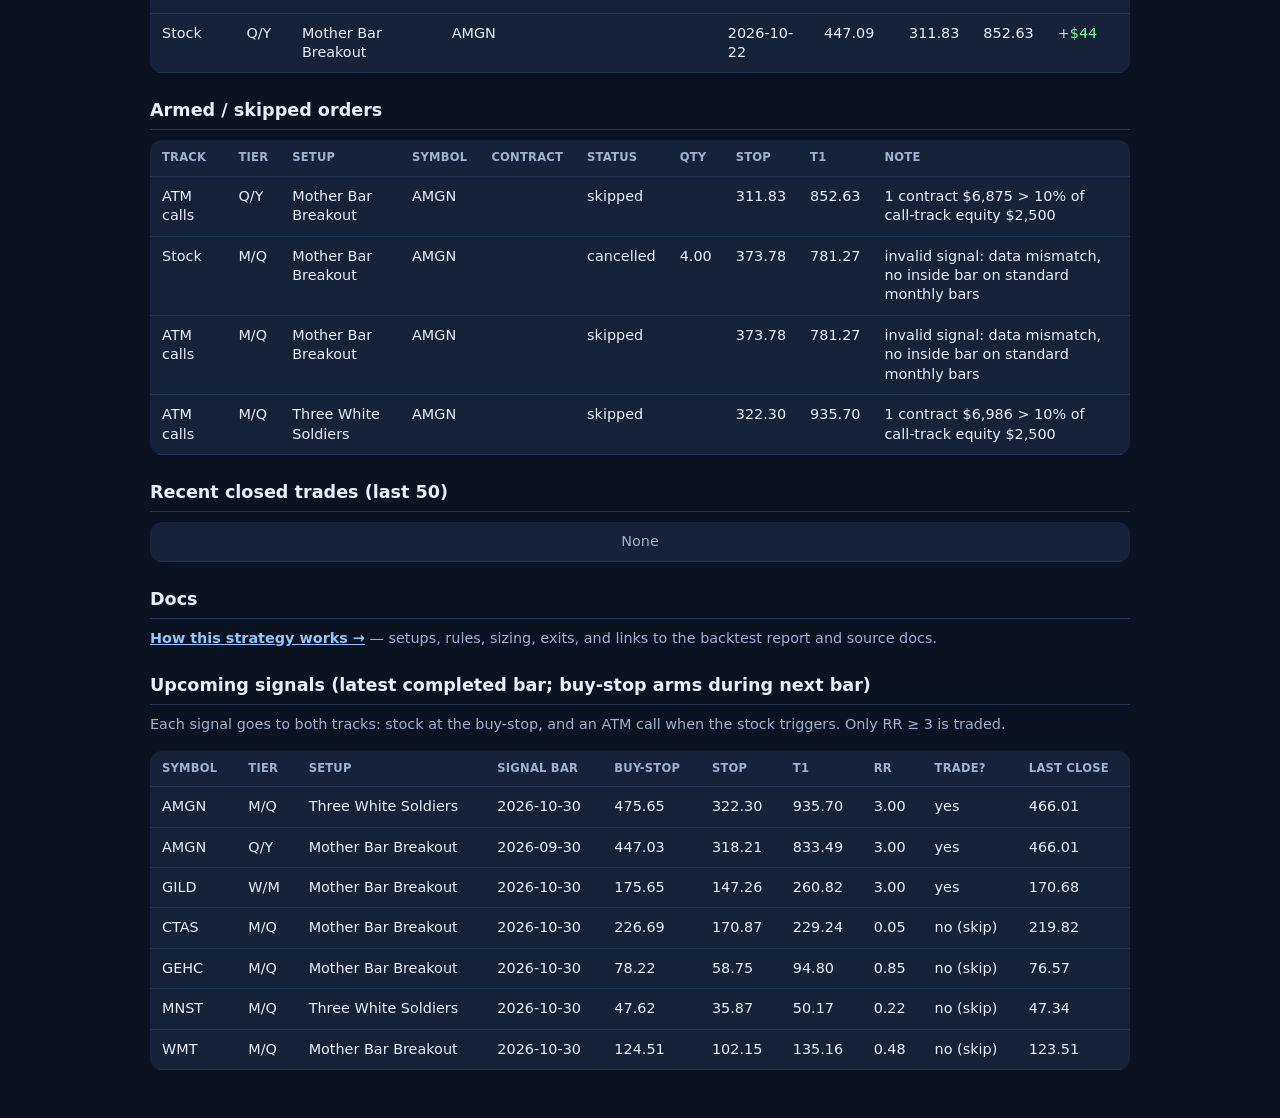
==== commit 36cba9c1: "Dashboard update 2026-11-06 10:32 PT (data changed)" ====
--- a/index.html
+++ b/index.html
@@ -1,4 +1,4 @@
 <!DOCTYPE html><html lang="en"><head><meta charset="utf-8"/><meta name="viewport" content="width=device-width, initial-scale=1"/><meta http-equiv="refresh" content="300"/><meta name="robots" content="noindex,nofollow"/>
 <title>Swing Setups Paper Trading · Stock vs ATM Calls</title><link rel="stylesheet" href="style.css"/></head><body><div class="wrap">
-<h1>Swing Setups Paper Trading · Stock vs ATM Calls</h1><p class="sub">As of 2026-11-06 09:34 PT · Alpaca PAPER · two separate tracks, each tagged by order id prefix (stk- / call-) · <a href="strategy.html">How it works</a></p>
-<h3>Stock track</h3><div class="cards"><div class="card"><div class="l">Equity</div><div class="v ">$24,848</div></div><div class="card"><div class="l">Total return</div><div class="v bad">-0.6%</div></div><div class="card"><div class="l">Realized P&L</div><div class="v ">$0</div></div><div class="card"><div class="l">Open P&L</div><div class="v bad">-$152</div></div><div class="card"><div class="l">Open / closed</div><div class="v ">3 / 0</div></div><div class="card"><div class="l">Win rate</div><div class="v ">—</div></div><div class="card"><div class="l">Profit factor</div><div class="v ">—</div></div><div class="card"><div class="l">Avg R</div><div class="v ">—</div></div><div class="card"><div class="l">Drawdown now / max</div><div class="v ">-1.0% / -1.0%</div></div></div><h3>ATM calls track</h3><div class="cards"><div class="card"><div class="l">Equity</div><div class="v ">$24,454</div></div><div class="card"><div class="l">Total return</div><div class="v bad">-2.2%</div></div><div class="card"><div class="l">Realized P&L</div><div class="v ">$0</div></div><div class="card"><div class="l">Open P&L</div><div class="v bad">-$546</div></div><div class="card"><div class="l">Open / closed</div><div class="v ">1 / 0</div></div><div class="card"><div class="l">Win rate</div><div class="v ">—</div></div><div class="card"><div class="l">Profit factor</div><div class="v ">—</div></div><div class="card"><div class="l">Avg R</div><div class="v ">—</div></div><div class="card"><div class="l">Drawdown now / max</div><div class="v ">-2.2% / -2.2%</div></div></div><h2>Equity vs SPY / QQQ</h2><div class="chart-card"><div class="chart-title">Equity curves (rebased to 100)</div><svg viewBox="0 0 1400 280" width="100%" height="280"><polyline points="40.0,45.9 95.0,45.9 150.0,45.9 205.0,45.9 370.0,45.9 425.0,45.9 480.0,45.9 535.0,45.9 590.0,47.3 755.0,46.4 810.0,45.8 865.0,45.1 920.0,43.5 975.0,42.5 1140.0,42.5 1195.0,43.4 1250.0,40.0 1305.0,54.9 1360.0,55.0" fill="none" stroke="#7dffa6" stroke-width="2"/><polyline points="40.0,45.9 95.0,45.9 150.0,45.9 205.0,45.9 370.0,45.9 425.0,45.9 480.0,45.9 535.0,45.9 590.0,45.9 755.0,45.9 810.0,45.9 865.0,45.9 920.0,45.9 975.0,45.9 1140.0,45.9 1195.0,45.9 1250.0,45.9 1305.0,78.8 1360.0,78.6" fill="none" stroke="#ffd27d" stroke-width="2"/><polyline points="40.0,45.9 95.0,62.1 150.0,57.9 205.0,74.3 370.0,68.1 425.0,63.1 480.0,55.4 535.0,72.9 590.0,80.6 755.0,70.2 810.0,62.0 865.0,56.9 920.0,62.6 975.0,88.8 1140.0,95.7 1195.0,91.4 1250.0,67.5 1305.0,132.4 1360.0,121.2" fill="none" stroke="#9fb0d0" stroke-width="2"/><polyline points="40.0,45.9 95.0,75.3 150.0,77.2 205.0,113.8 370.0,96.6 425.0,98.1 480.0,82.9 535.0,124.5 590.0,124.7 755.0,109.0 810.0,90.8 865.0,82.0 920.0,102.7 975.0,152.7 1140.0,171.6 1195.0,163.1 1250.0,149.7 1305.0,240.0 1360.0,216.8" fill="none" stroke="#8ec7ff" stroke-width="2"/><text class="chart-lbl" x="40" y="268">2026-10-13</text><text class="chart-lbl" x="1290" y="268">2026-11-06</text><text class="chart-lbl" x="2" y="44">100</text><text class="chart-lbl" x="2" y="240">87</text><text class="chart-lbl" x="40" y="16"><tspan fill="#7dffa6" dx="14">■ Stock -0.6%</tspan><tspan fill="#ffd27d" dx="14">■ ATM calls -2.2%</tspan><tspan fill="#9fb0d0" dx="14">■ SPY -5.0%</tspan><tspan fill="#8ec7ff" dx="14">■ QQQ -11.4%</tspan></text></svg></div><h2>By setup and track</h2><table><tr><th>Track</th><th>Tier</th><th>Setup</th><th>Open</th><th>Closed</th><th>Win rate</th><th>P&L</th><th>Avg R</th></tr><tr><td class="">ATM calls</td><td class="">M/Q</td><td class="">Mother Bar Breakout</td><td class="">0.0</td><td class="">0.0</td><td class="">—</td><td class="">$0</td><td class=""></td></tr><tr><td class="">ATM calls</td><td class="">M/Q</td><td class="">Three White Soldiers</td><td class="">0.0</td><td class="">0.0</td><td class="">—</td><td class="">$0</td><td class=""></td></tr><tr><td class="">ATM calls</td><td class="">Q/Y</td><td class="">Mother Bar Breakout</td><td class="">0.0</td><td class="">0.0</td><td class="">—</td><td class="">$0</td><td class=""></td></tr><tr><td class="">ATM calls</td><td class="">W/M</td><td class="">Mother Bar Breakout</td><td class="">1.0</td><td class="">0.0</td><td class="">—</td><td class="bad">-$546</td><td class=""></td></tr><tr><td class="">Stock</td><td class="">M/Q</td><td class="">Mother Bar Breakout</td><td class="">0.0</td><td class="">0.0</td><td class="">—</td><td class="">$0</td><td class=""></td></tr><tr><td class="">Stock</td><td class="">M/Q</td><td class="">Three White Soldiers</td><td class="">1.0</td><td class="">0.0</td><td class="">—</td><td class="bad">-$51</td><td class=""></td></tr><tr><td class="">Stock</td><td class="">Q/Y</td><td class="">Mother Bar Breakout</td><td class="">1.0</td><td class="">0.0</td><td class="">—</td><td class="ok">+$38</td><td class=""></td></tr><tr><td class="">Stock</td><td class="">W/M</td><td class="">Mother Bar Breakout</td><td class="">1.0</td><td class="">0.0</td><td class="">—</td><td class="bad">-$138</td><td class=""></td></tr></table><h2>Open positions</h2><table><tr><th>Track</th><th>Tier</th><th>Setup</th><th>Symbol</th><th>Contract</th><th>Entry</th><th>Entry px</th><th>Stop</th><th>T1</th><th>Open P&L</th></tr><tr><td class="">ATM calls</td><td class="">W/M</td><td class="">Mother Bar Breakout</td><td class="">GILD</td><td class="">GILD270617C00170000</td><td class="">2026-11-05</td><td class="">23.15</td><td class="">147.26</td><td class="">260.82</td><td class="bad">-$546</td></tr><tr><td class="">Stock</td><td class="">W/M</td><td class="">Mother Bar Breakout</td><td class="">GILD</td><td class=""></td><td class="">2026-11-05</td><td class="">175.77</td><td class="">147.26</td><td class="">260.82</td><td class="bad">-$138</td></tr><tr><td class="">Stock</td><td class="">M/Q</td><td class="">Three White Soldiers</td><td class="">AMGN</td><td class=""></td><td class="">2026-11-04</td><td class="">476.83</td><td class="">322.30</td><td class="">935.70</td><td class="bad">-$51</td></tr><tr><td class="">Stock</td><td class="">Q/Y</td><td class="">Mother Bar Breakout</td><td class="">AMGN</td><td class=""></td><td class="">2026-10-22</td><td class="">447.09</td><td class="">311.83</td><td class="">852.63</td><td class="ok">+$38</td></tr></table><h2>Armed / skipped orders</h2><table><tr><th>Track</th><th>Tier</th><th>Setup</th><th>Symbol</th><th>Contract</th><th>Status</th><th>Qty</th><th>Stop</th><th>T1</th><th>Note</th></tr><tr><td class="">ATM calls</td><td class="">Q/Y</td><td class="">Mother Bar Breakout</td><td class="">AMGN</td><td class=""></td><td class="">skipped</td><td class=""></td><td class="">311.83</td><td class="">852.63</td><td class="">1 contract $6,875 &gt; 10% of call-track equity $2,500</td></tr><tr><td class="">Stock</td><td class="">M/Q</td><td class="">Mother Bar Breakout</td><td class="">AMGN</td><td class=""></td><td class="">cancelled</td><td class="">4.00</td><td class="">373.78</td><td class="">781.27</td><td class="">invalid signal: data mismatch, no inside bar on standard monthly bars</td></tr><tr><td class="">ATM calls</td><td class="">M/Q</td><td class="">Mother Bar Breakout</td><td class="">AMGN</td><td class=""></td><td class="">skipped</td><td class=""></td><td class="">373.78</td><td class="">781.27</td><td class="">invalid signal: data mismatch, no inside bar on standard monthly bars</td></tr><tr><td class="">ATM calls</td><td class="">M/Q</td><td class="">Three White Soldiers</td><td class="">AMGN</td><td class=""></td><td class="">skipped</td><td class=""></td><td class="">322.30</td><td class="">935.70</td><td class="">1 contract $6,986 &gt; 10% of call-track equity $2,500</td></tr></table><h2>Recent closed trades (last 50)</h2><table><tr><td class="muted">None</td></tr></table><h2>Docs</h2><p class="sub"><a href="strategy.html"><strong>How this strategy works →</strong></a> — setups, rules, sizing, exits, and links to the backtest report and source docs.</p><h2>Upcoming signals (latest completed bar; buy-stop arms during next bar)</h2><p class="sub">Each signal goes to both tracks: stock at the buy-stop, and an ATM call when the stock triggers. Only RR ≥ 3 is traded.</p><table><tr><th>Symbol</th><th>Tier</th><th>Setup</th><th>Signal bar</th><th>Buy-stop</th><th>Stop</th><th>T1</th><th>RR</th><th>Trade?</th><th>Last close</th></tr><tr><td class="">AMGN</td><td class="">M/Q</td><td class="">Three White Soldiers</td><td class="">2026-10-30</td><td class="">475.65</td><td class="">322.30</td><td class="">935.70</td><td class="">3.00</td><td class="">yes</td><td class="">466.01</td></tr><tr><td class="">AMGN</td><td class="">Q/Y</td><td class="">Mother Bar Breakout</td><td class="">2026-09-30</td><td class="">447.03</td><td class="">318.21</td><td class="">833.49</td><td class="">3.00</td><td class="">yes</td><td class="">466.01</td></tr><tr><td class="">GILD</td><td class="">W/M</td><td class="">Mother Bar Breakout</td><td class="">2026-10-30</td><td class="">175.65</td><td class="">147.26</td><td class="">260.82</td><td class="">3.00</td><td class="">yes</td><td class="">170.68</td></tr><tr><td class="">CTAS</td><td class="">M/Q</td><td class="">Mother Bar Breakout</td><td class="">2026-10-30</td><td class="">226.69</td><td class="">170.87</td><td class="">229.24</td><td class="">0.05</td><td class="">no (skip)</td><td class="">219.82</td></tr><tr><td class="">GEHC</td><td class="">M/Q</td><td class="">Mother Bar Breakout</td><td class="">2026-10-30</td><td class="">78.22</td><td class="">58.75</td><td class="">94.80</td><td class="">0.85</td><td class="">no (skip)</td><td class="">76.57</td></tr><tr><td class="">MNST</td><td class="">M/Q</td><td class="">Three White Soldiers</td><td class="">2026-10-30</td><td class="">47.62</td><td class="">35.87</td><td class="">50.17</td><td class="">0.22</td><td class="">no (skip)</td><td class="">47.34</td></tr><tr><td class="">WMT</td><td class="">M/Q</td><td class="">Mother Bar Breakout</td><td class="">2026-10-30</td><td class="">124.51</td><td class="">102.15</td><td class="">135.16</td><td class="">0.48</td><td class="">no (skip)</td><td class="">123.51</td></tr></table></div></body></html>+<h1>Swing Setups Paper Trading · Stock vs ATM Calls</h1><p class="sub">As of 2026-11-06 10:32 PT · Alpaca PAPER · two separate tracks, each tagged by order id prefix (stk- / call-) · <a href="strategy.html">How it works</a></p>
+<h3>Stock track</h3><div class="cards"><div class="card"><div class="l">Equity</div><div class="v ">$24,876</div></div><div class="card"><div class="l">Total return</div><div class="v bad">-0.5%</div></div><div class="card"><div class="l">Realized P&L</div><div class="v ">$0</div></div><div class="card"><div class="l">Open P&L</div><div class="v bad">-$124</div></div><div class="card"><div class="l">Open / closed</div><div class="v ">3 / 0</div></div><div class="card"><div class="l">Win rate</div><div class="v ">—</div></div><div class="card"><div class="l">Profit factor</div><div class="v ">—</div></div><div class="card"><div class="l">Avg R</div><div class="v ">—</div></div><div class="card"><div class="l">Drawdown now / max</div><div class="v ">-0.9% / -1.0%</div></div></div><h3>ATM calls track</h3><div class="cards"><div class="card"><div class="l">Equity</div><div class="v ">$24,470</div></div><div class="card"><div class="l">Total return</div><div class="v bad">-2.1%</div></div><div class="card"><div class="l">Realized P&L</div><div class="v ">$0</div></div><div class="card"><div class="l">Open P&L</div><div class="v bad">-$529</div></div><div class="card"><div class="l">Open / closed</div><div class="v ">1 / 0</div></div><div class="card"><div class="l">Win rate</div><div class="v ">—</div></div><div class="card"><div class="l">Profit factor</div><div class="v ">—</div></div><div class="card"><div class="l">Avg R</div><div class="v ">—</div></div><div class="card"><div class="l">Drawdown now / max</div><div class="v ">-2.1% / -2.2%</div></div></div><h2>Equity vs SPY / QQQ</h2><div class="chart-card"><div class="chart-title">Equity curves (rebased to 100)</div><svg viewBox="0 0 1400 280" width="100%" height="280"><polyline points="40.0,45.9 95.0,45.9 150.0,45.9 205.0,45.9 370.0,45.9 425.0,45.9 480.0,45.9 535.0,45.9 590.0,47.3 755.0,46.4 810.0,45.8 865.0,45.1 920.0,43.5 975.0,42.5 1140.0,42.5 1195.0,43.4 1250.0,40.0 1305.0,54.9 1360.0,53.4" fill="none" stroke="#7dffa6" stroke-width="2"/><polyline points="40.0,45.9 95.0,45.9 150.0,45.9 205.0,45.9 370.0,45.9 425.0,45.9 480.0,45.9 535.0,45.9 590.0,45.9 755.0,45.9 810.0,45.9 865.0,45.9 920.0,45.9 975.0,45.9 1140.0,45.9 1195.0,45.9 1250.0,45.9 1305.0,78.8 1360.0,77.6" fill="none" stroke="#ffd27d" stroke-width="2"/><polyline points="40.0,45.9 95.0,62.1 150.0,57.9 205.0,74.3 370.0,68.1 425.0,63.1 480.0,55.4 535.0,72.9 590.0,80.6 755.0,70.2 810.0,62.0 865.0,56.9 920.0,62.6 975.0,88.8 1140.0,95.7 1195.0,91.4 1250.0,67.5 1305.0,132.4 1360.0,123.0" fill="none" stroke="#9fb0d0" stroke-width="2"/><polyline points="40.0,45.9 95.0,75.3 150.0,77.2 205.0,113.8 370.0,96.6 425.0,98.1 480.0,82.9 535.0,124.5 590.0,124.7 755.0,109.0 810.0,90.8 865.0,82.0 920.0,102.7 975.0,152.7 1140.0,171.6 1195.0,163.1 1250.0,149.7 1305.0,240.0 1360.0,219.0" fill="none" stroke="#8ec7ff" stroke-width="2"/><text class="chart-lbl" x="40" y="268">2026-10-13</text><text class="chart-lbl" x="1290" y="268">2026-11-06</text><text class="chart-lbl" x="2" y="44">100</text><text class="chart-lbl" x="2" y="240">87</text><text class="chart-lbl" x="40" y="16"><tspan fill="#7dffa6" dx="14">■ Stock -0.5%</tspan><tspan fill="#ffd27d" dx="14">■ ATM calls -2.1%</tspan><tspan fill="#9fb0d0" dx="14">■ SPY -5.2%</tspan><tspan fill="#8ec7ff" dx="14">■ QQQ -11.6%</tspan></text></svg></div><h2>By setup and track</h2><table><tr><th>Track</th><th>Tier</th><th>Setup</th><th>Open</th><th>Closed</th><th>Win rate</th><th>P&L</th><th>Avg R</th></tr><tr><td class="">ATM calls</td><td class="">M/Q</td><td class="">Mother Bar Breakout</td><td class="">0.0</td><td class="">0.0</td><td class="">—</td><td class="">$0</td><td class=""></td></tr><tr><td class="">ATM calls</td><td class="">M/Q</td><td class="">Three White Soldiers</td><td class="">0.0</td><td class="">0.0</td><td class="">—</td><td class="">$0</td><td class=""></td></tr><tr><td class="">ATM calls</td><td class="">Q/Y</td><td class="">Mother Bar Breakout</td><td class="">0.0</td><td class="">0.0</td><td class="">—</td><td class="">$0</td><td class=""></td></tr><tr><td class="">ATM calls</td><td class="">W/M</td><td class="">Mother Bar Breakout</td><td class="">1.0</td><td class="">0.0</td><td class="">—</td><td class="bad">-$529</td><td class=""></td></tr><tr><td class="">Stock</td><td class="">M/Q</td><td class="">Mother Bar Breakout</td><td class="">0.0</td><td class="">0.0</td><td class="">—</td><td class="">$0</td><td class=""></td></tr><tr><td class="">Stock</td><td class="">M/Q</td><td class="">Three White Soldiers</td><td class="">1.0</td><td class="">0.0</td><td class="">—</td><td class="bad">-$45</td><td class=""></td></tr><tr><td class="">Stock</td><td class="">Q/Y</td><td class="">Mother Bar Breakout</td><td class="">1.0</td><td class="">0.0</td><td class="">—</td><td class="ok">+$44</td><td class=""></td></tr><tr><td class="">Stock</td><td class="">W/M</td><td class="">Mother Bar Breakout</td><td class="">1.0</td><td class="">0.0</td><td class="">—</td><td class="bad">-$123</td><td class=""></td></tr></table><h2>Open positions</h2><table><tr><th>Track</th><th>Tier</th><th>Setup</th><th>Symbol</th><th>Contract</th><th>Entry</th><th>Entry px</th><th>Stop</th><th>T1</th><th>Open P&L</th></tr><tr><td class="">ATM calls</td><td class="">W/M</td><td class="">Mother Bar Breakout</td><td class="">GILD</td><td class="">GILD270617C00170000</td><td class="">2026-11-05</td><td class="">23.15</td><td class="">147.26</td><td class="">260.82</td><td class="bad">-$529</td></tr><tr><td class="">Stock</td><td class="">W/M</td><td class="">Mother Bar Breakout</td><td class="">GILD</td><td class=""></td><td class="">2026-11-05</td><td class="">175.77</td><td class="">147.26</td><td class="">260.82</td><td class="bad">-$123</td></tr><tr><td class="">Stock</td><td class="">M/Q</td><td class="">Three White Soldiers</td><td class="">AMGN</td><td class=""></td><td class="">2026-11-04</td><td class="">476.83</td><td class="">322.30</td><td class="">935.70</td><td class="bad">-$45</td></tr><tr><td class="">Stock</td><td class="">Q/Y</td><td class="">Mother Bar Breakout</td><td class="">AMGN</td><td class=""></td><td class="">2026-10-22</td><td class="">447.09</td><td class="">311.83</td><td class="">852.63</td><td class="ok">+$44</td></tr></table><h2>Armed / skipped orders</h2><table><tr><th>Track</th><th>Tier</th><th>Setup</th><th>Symbol</th><th>Contract</th><th>Status</th><th>Qty</th><th>Stop</th><th>T1</th><th>Note</th></tr><tr><td class="">ATM calls</td><td class="">Q/Y</td><td class="">Mother Bar Breakout</td><td class="">AMGN</td><td class=""></td><td class="">skipped</td><td class=""></td><td class="">311.83</td><td class="">852.63</td><td class="">1 contract $6,875 &gt; 10% of call-track equity $2,500</td></tr><tr><td class="">Stock</td><td class="">M/Q</td><td class="">Mother Bar Breakout</td><td class="">AMGN</td><td class=""></td><td class="">cancelled</td><td class="">4.00</td><td class="">373.78</td><td class="">781.27</td><td class="">invalid signal: data mismatch, no inside bar on standard monthly bars</td></tr><tr><td class="">ATM calls</td><td class="">M/Q</td><td class="">Mother Bar Breakout</td><td class="">AMGN</td><td class=""></td><td class="">skipped</td><td class=""></td><td class="">373.78</td><td class="">781.27</td><td class="">invalid signal: data mismatch, no inside bar on standard monthly bars</td></tr><tr><td class="">ATM calls</td><td class="">M/Q</td><td class="">Three White Soldiers</td><td class="">AMGN</td><td class=""></td><td class="">skipped</td><td class=""></td><td class="">322.30</td><td class="">935.70</td><td class="">1 contract $6,986 &gt; 10% of call-track equity $2,500</td></tr></table><h2>Recent closed trades (last 50)</h2><table><tr><td class="muted">None</td></tr></table><h2>Docs</h2><p class="sub"><a href="strategy.html"><strong>How this strategy works →</strong></a> — setups, rules, sizing, exits, and links to the backtest report and source docs.</p><h2>Upcoming signals (latest completed bar; buy-stop arms during next bar)</h2><p class="sub">Each signal goes to both tracks: stock at the buy-stop, and an ATM call when the stock triggers. Only RR ≥ 3 is traded.</p><table><tr><th>Symbol</th><th>Tier</th><th>Setup</th><th>Signal bar</th><th>Buy-stop</th><th>Stop</th><th>T1</th><th>RR</th><th>Trade?</th><th>Last close</th></tr><tr><td class="">AMGN</td><td class="">M/Q</td><td class="">Three White Soldiers</td><td class="">2026-10-30</td><td class="">475.65</td><td class="">322.30</td><td class="">935.70</td><td class="">3.00</td><td class="">yes</td><td class="">466.01</td></tr><tr><td class="">AMGN</td><td class="">Q/Y</td><td class="">Mother Bar Breakout</td><td class="">2026-09-30</td><td class="">447.03</td><td class="">318.21</td><td class="">833.49</td><td class="">3.00</td><td class="">yes</td><td class="">466.01</td></tr><tr><td class="">GILD</td><td class="">W/M</td><td class="">Mother Bar Breakout</td><td class="">2026-10-30</td><td class="">175.65</td><td class="">147.26</td><td class="">260.82</td><td class="">3.00</td><td class="">yes</td><td class="">170.68</td></tr><tr><td class="">CTAS</td><td class="">M/Q</td><td class="">Mother Bar Breakout</td><td class="">2026-10-30</td><td class="">226.69</td><td class="">170.87</td><td class="">229.24</td><td class="">0.05</td><td class="">no (skip)</td><td class="">219.82</td></tr><tr><td class="">GEHC</td><td class="">M/Q</td><td class="">Mother Bar Breakout</td><td class="">2026-10-30</td><td class="">78.22</td><td class="">58.75</td><td class="">94.80</td><td class="">0.85</td><td class="">no (skip)</td><td class="">76.57</td></tr><tr><td class="">MNST</td><td class="">M/Q</td><td class="">Three White Soldiers</td><td class="">2026-10-30</td><td class="">47.62</td><td class="">35.87</td><td class="">50.17</td><td class="">0.22</td><td class="">no (skip)</td><td class="">47.34</td></tr><tr><td class="">WMT</td><td class="">M/Q</td><td class="">Mother Bar Breakout</td><td class="">2026-10-30</td><td class="">124.51</td><td class="">102.15</td><td class="">135.16</td><td class="">0.48</td><td class="">no (skip)</td><td class="">123.51</td></tr></table></div></body></html>
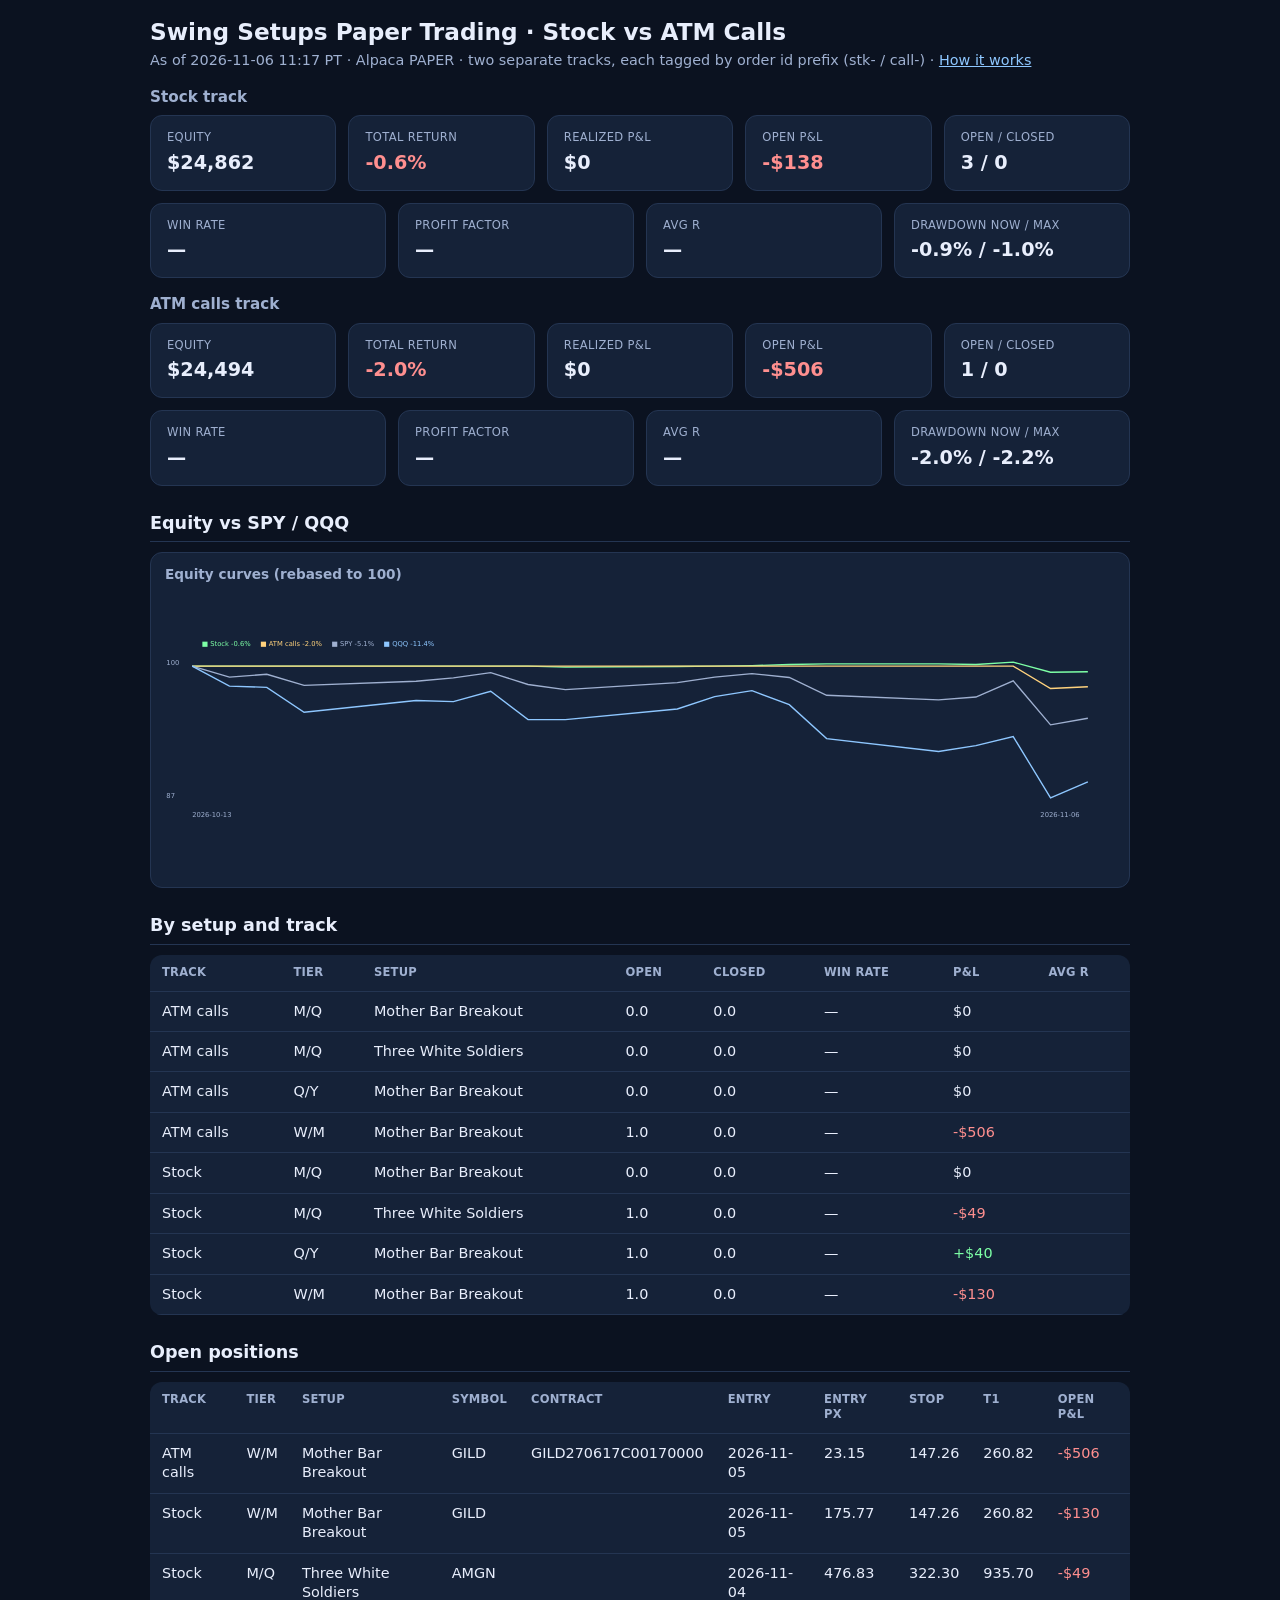
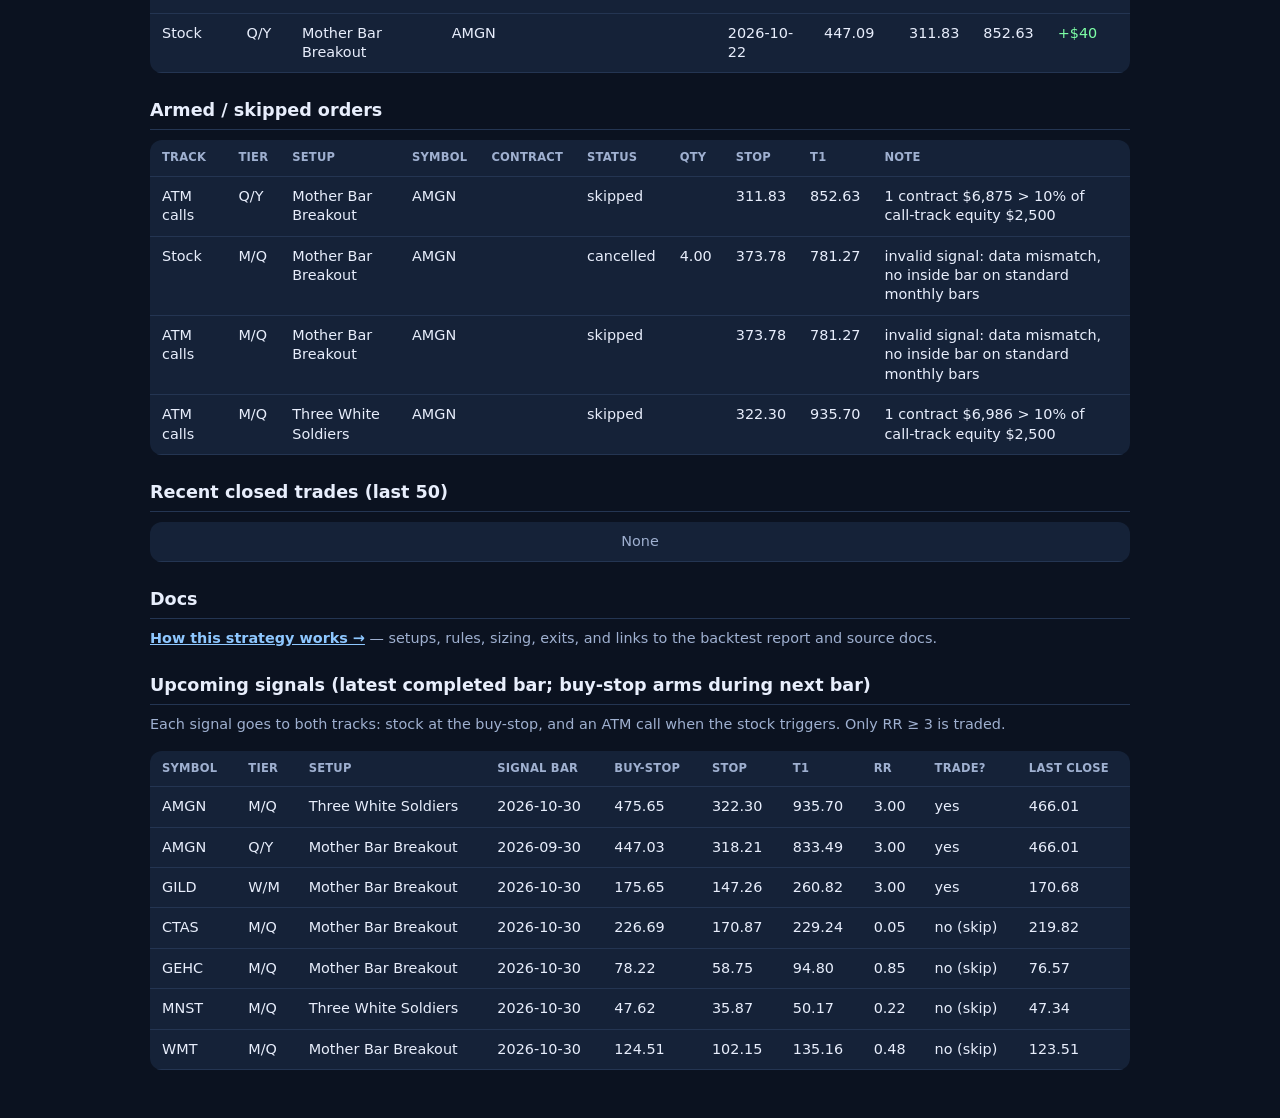
==== commit 156f41ee: "Dashboard update 2026-11-06 11:17 PT (data changed)" ====
--- a/index.html
+++ b/index.html
@@ -1,4 +1,4 @@
 <!DOCTYPE html><html lang="en"><head><meta charset="utf-8"/><meta name="viewport" content="width=device-width, initial-scale=1"/><meta http-equiv="refresh" content="300"/><meta name="robots" content="noindex,nofollow"/>
 <title>Swing Setups Paper Trading · Stock vs ATM Calls</title><link rel="stylesheet" href="style.css"/></head><body><div class="wrap">
-<h1>Swing Setups Paper Trading · Stock vs ATM Calls</h1><p class="sub">As of 2026-11-06 10:32 PT · Alpaca PAPER · two separate tracks, each tagged by order id prefix (stk- / call-) · <a href="strategy.html">How it works</a></p>
-<h3>Stock track</h3><div class="cards"><div class="card"><div class="l">Equity</div><div class="v ">$24,876</div></div><div class="card"><div class="l">Total return</div><div class="v bad">-0.5%</div></div><div class="card"><div class="l">Realized P&L</div><div class="v ">$0</div></div><div class="card"><div class="l">Open P&L</div><div class="v bad">-$124</div></div><div class="card"><div class="l">Open / closed</div><div class="v ">3 / 0</div></div><div class="card"><div class="l">Win rate</div><div class="v ">—</div></div><div class="card"><div class="l">Profit factor</div><div class="v ">—</div></div><div class="card"><div class="l">Avg R</div><div class="v ">—</div></div><div class="card"><div class="l">Drawdown now / max</div><div class="v ">-0.9% / -1.0%</div></div></div><h3>ATM calls track</h3><div class="cards"><div class="card"><div class="l">Equity</div><div class="v ">$24,470</div></div><div class="card"><div class="l">Total return</div><div class="v bad">-2.1%</div></div><div class="card"><div class="l">Realized P&L</div><div class="v ">$0</div></div><div class="card"><div class="l">Open P&L</div><div class="v bad">-$529</div></div><div class="card"><div class="l">Open / closed</div><div class="v ">1 / 0</div></div><div class="card"><div class="l">Win rate</div><div class="v ">—</div></div><div class="card"><div class="l">Profit factor</div><div class="v ">—</div></div><div class="card"><div class="l">Avg R</div><div class="v ">—</div></div><div class="card"><div class="l">Drawdown now / max</div><div class="v ">-2.1% / -2.2%</div></div></div><h2>Equity vs SPY / QQQ</h2><div class="chart-card"><div class="chart-title">Equity curves (rebased to 100)</div><svg viewBox="0 0 1400 280" width="100%" height="280"><polyline points="40.0,45.9 95.0,45.9 150.0,45.9 205.0,45.9 370.0,45.9 425.0,45.9 480.0,45.9 535.0,45.9 590.0,47.3 755.0,46.4 810.0,45.8 865.0,45.1 920.0,43.5 975.0,42.5 1140.0,42.5 1195.0,43.4 1250.0,40.0 1305.0,54.9 1360.0,53.4" fill="none" stroke="#7dffa6" stroke-width="2"/><polyline points="40.0,45.9 95.0,45.9 150.0,45.9 205.0,45.9 370.0,45.9 425.0,45.9 480.0,45.9 535.0,45.9 590.0,45.9 755.0,45.9 810.0,45.9 865.0,45.9 920.0,45.9 975.0,45.9 1140.0,45.9 1195.0,45.9 1250.0,45.9 1305.0,78.8 1360.0,77.6" fill="none" stroke="#ffd27d" stroke-width="2"/><polyline points="40.0,45.9 95.0,62.1 150.0,57.9 205.0,74.3 370.0,68.1 425.0,63.1 480.0,55.4 535.0,72.9 590.0,80.6 755.0,70.2 810.0,62.0 865.0,56.9 920.0,62.6 975.0,88.8 1140.0,95.7 1195.0,91.4 1250.0,67.5 1305.0,132.4 1360.0,123.0" fill="none" stroke="#9fb0d0" stroke-width="2"/><polyline points="40.0,45.9 95.0,75.3 150.0,77.2 205.0,113.8 370.0,96.6 425.0,98.1 480.0,82.9 535.0,124.5 590.0,124.7 755.0,109.0 810.0,90.8 865.0,82.0 920.0,102.7 975.0,152.7 1140.0,171.6 1195.0,163.1 1250.0,149.7 1305.0,240.0 1360.0,219.0" fill="none" stroke="#8ec7ff" stroke-width="2"/><text class="chart-lbl" x="40" y="268">2026-10-13</text><text class="chart-lbl" x="1290" y="268">2026-11-06</text><text class="chart-lbl" x="2" y="44">100</text><text class="chart-lbl" x="2" y="240">87</text><text class="chart-lbl" x="40" y="16"><tspan fill="#7dffa6" dx="14">■ Stock -0.5%</tspan><tspan fill="#ffd27d" dx="14">■ ATM calls -2.1%</tspan><tspan fill="#9fb0d0" dx="14">■ SPY -5.2%</tspan><tspan fill="#8ec7ff" dx="14">■ QQQ -11.6%</tspan></text></svg></div><h2>By setup and track</h2><table><tr><th>Track</th><th>Tier</th><th>Setup</th><th>Open</th><th>Closed</th><th>Win rate</th><th>P&L</th><th>Avg R</th></tr><tr><td class="">ATM calls</td><td class="">M/Q</td><td class="">Mother Bar Breakout</td><td class="">0.0</td><td class="">0.0</td><td class="">—</td><td class="">$0</td><td class=""></td></tr><tr><td class="">ATM calls</td><td class="">M/Q</td><td class="">Three White Soldiers</td><td class="">0.0</td><td class="">0.0</td><td class="">—</td><td class="">$0</td><td class=""></td></tr><tr><td class="">ATM calls</td><td class="">Q/Y</td><td class="">Mother Bar Breakout</td><td class="">0.0</td><td class="">0.0</td><td class="">—</td><td class="">$0</td><td class=""></td></tr><tr><td class="">ATM calls</td><td class="">W/M</td><td class="">Mother Bar Breakout</td><td class="">1.0</td><td class="">0.0</td><td class="">—</td><td class="bad">-$529</td><td class=""></td></tr><tr><td class="">Stock</td><td class="">M/Q</td><td class="">Mother Bar Breakout</td><td class="">0.0</td><td class="">0.0</td><td class="">—</td><td class="">$0</td><td class=""></td></tr><tr><td class="">Stock</td><td class="">M/Q</td><td class="">Three White Soldiers</td><td class="">1.0</td><td class="">0.0</td><td class="">—</td><td class="bad">-$45</td><td class=""></td></tr><tr><td class="">Stock</td><td class="">Q/Y</td><td class="">Mother Bar Breakout</td><td class="">1.0</td><td class="">0.0</td><td class="">—</td><td class="ok">+$44</td><td class=""></td></tr><tr><td class="">Stock</td><td class="">W/M</td><td class="">Mother Bar Breakout</td><td class="">1.0</td><td class="">0.0</td><td class="">—</td><td class="bad">-$123</td><td class=""></td></tr></table><h2>Open positions</h2><table><tr><th>Track</th><th>Tier</th><th>Setup</th><th>Symbol</th><th>Contract</th><th>Entry</th><th>Entry px</th><th>Stop</th><th>T1</th><th>Open P&L</th></tr><tr><td class="">ATM calls</td><td class="">W/M</td><td class="">Mother Bar Breakout</td><td class="">GILD</td><td class="">GILD270617C00170000</td><td class="">2026-11-05</td><td class="">23.15</td><td class="">147.26</td><td class="">260.82</td><td class="bad">-$529</td></tr><tr><td class="">Stock</td><td class="">W/M</td><td class="">Mother Bar Breakout</td><td class="">GILD</td><td class=""></td><td class="">2026-11-05</td><td class="">175.77</td><td class="">147.26</td><td class="">260.82</td><td class="bad">-$123</td></tr><tr><td class="">Stock</td><td class="">M/Q</td><td class="">Three White Soldiers</td><td class="">AMGN</td><td class=""></td><td class="">2026-11-04</td><td class="">476.83</td><td class="">322.30</td><td class="">935.70</td><td class="bad">-$45</td></tr><tr><td class="">Stock</td><td class="">Q/Y</td><td class="">Mother Bar Breakout</td><td class="">AMGN</td><td class=""></td><td class="">2026-10-22</td><td class="">447.09</td><td class="">311.83</td><td class="">852.63</td><td class="ok">+$44</td></tr></table><h2>Armed / skipped orders</h2><table><tr><th>Track</th><th>Tier</th><th>Setup</th><th>Symbol</th><th>Contract</th><th>Status</th><th>Qty</th><th>Stop</th><th>T1</th><th>Note</th></tr><tr><td class="">ATM calls</td><td class="">Q/Y</td><td class="">Mother Bar Breakout</td><td class="">AMGN</td><td class=""></td><td class="">skipped</td><td class=""></td><td class="">311.83</td><td class="">852.63</td><td class="">1 contract $6,875 &gt; 10% of call-track equity $2,500</td></tr><tr><td class="">Stock</td><td class="">M/Q</td><td class="">Mother Bar Breakout</td><td class="">AMGN</td><td class=""></td><td class="">cancelled</td><td class="">4.00</td><td class="">373.78</td><td class="">781.27</td><td class="">invalid signal: data mismatch, no inside bar on standard monthly bars</td></tr><tr><td class="">ATM calls</td><td class="">M/Q</td><td class="">Mother Bar Breakout</td><td class="">AMGN</td><td class=""></td><td class="">skipped</td><td class=""></td><td class="">373.78</td><td class="">781.27</td><td class="">invalid signal: data mismatch, no inside bar on standard monthly bars</td></tr><tr><td class="">ATM calls</td><td class="">M/Q</td><td class="">Three White Soldiers</td><td class="">AMGN</td><td class=""></td><td class="">skipped</td><td class=""></td><td class="">322.30</td><td class="">935.70</td><td class="">1 contract $6,986 &gt; 10% of call-track equity $2,500</td></tr></table><h2>Recent closed trades (last 50)</h2><table><tr><td class="muted">None</td></tr></table><h2>Docs</h2><p class="sub"><a href="strategy.html"><strong>How this strategy works →</strong></a> — setups, rules, sizing, exits, and links to the backtest report and source docs.</p><h2>Upcoming signals (latest completed bar; buy-stop arms during next bar)</h2><p class="sub">Each signal goes to both tracks: stock at the buy-stop, and an ATM call when the stock triggers. Only RR ≥ 3 is traded.</p><table><tr><th>Symbol</th><th>Tier</th><th>Setup</th><th>Signal bar</th><th>Buy-stop</th><th>Stop</th><th>T1</th><th>RR</th><th>Trade?</th><th>Last close</th></tr><tr><td class="">AMGN</td><td class="">M/Q</td><td class="">Three White Soldiers</td><td class="">2026-10-30</td><td class="">475.65</td><td class="">322.30</td><td class="">935.70</td><td class="">3.00</td><td class="">yes</td><td class="">466.01</td></tr><tr><td class="">AMGN</td><td class="">Q/Y</td><td class="">Mother Bar Breakout</td><td class="">2026-09-30</td><td class="">447.03</td><td class="">318.21</td><td class="">833.49</td><td class="">3.00</td><td class="">yes</td><td class="">466.01</td></tr><tr><td class="">GILD</td><td class="">W/M</td><td class="">Mother Bar Breakout</td><td class="">2026-10-30</td><td class="">175.65</td><td class="">147.26</td><td class="">260.82</td><td class="">3.00</td><td class="">yes</td><td class="">170.68</td></tr><tr><td class="">CTAS</td><td class="">M/Q</td><td class="">Mother Bar Breakout</td><td class="">2026-10-30</td><td class="">226.69</td><td class="">170.87</td><td class="">229.24</td><td class="">0.05</td><td class="">no (skip)</td><td class="">219.82</td></tr><tr><td class="">GEHC</td><td class="">M/Q</td><td class="">Mother Bar Breakout</td><td class="">2026-10-30</td><td class="">78.22</td><td class="">58.75</td><td class="">94.80</td><td class="">0.85</td><td class="">no (skip)</td><td class="">76.57</td></tr><tr><td class="">MNST</td><td class="">M/Q</td><td class="">Three White Soldiers</td><td class="">2026-10-30</td><td class="">47.62</td><td class="">35.87</td><td class="">50.17</td><td class="">0.22</td><td class="">no (skip)</td><td class="">47.34</td></tr><tr><td class="">WMT</td><td class="">M/Q</td><td class="">Mother Bar Breakout</td><td class="">2026-10-30</td><td class="">124.51</td><td class="">102.15</td><td class="">135.16</td><td class="">0.48</td><td class="">no (skip)</td><td class="">123.51</td></tr></table></div></body></html>+<h1>Swing Setups Paper Trading · Stock vs ATM Calls</h1><p class="sub">As of 2026-11-06 11:17 PT · Alpaca PAPER · two separate tracks, each tagged by order id prefix (stk- / call-) · <a href="strategy.html">How it works</a></p>
+<h3>Stock track</h3><div class="cards"><div class="card"><div class="l">Equity</div><div class="v ">$24,862</div></div><div class="card"><div class="l">Total return</div><div class="v bad">-0.6%</div></div><div class="card"><div class="l">Realized P&L</div><div class="v ">$0</div></div><div class="card"><div class="l">Open P&L</div><div class="v bad">-$138</div></div><div class="card"><div class="l">Open / closed</div><div class="v ">3 / 0</div></div><div class="card"><div class="l">Win rate</div><div class="v ">—</div></div><div class="card"><div class="l">Profit factor</div><div class="v ">—</div></div><div class="card"><div class="l">Avg R</div><div class="v ">—</div></div><div class="card"><div class="l">Drawdown now / max</div><div class="v ">-0.9% / -1.0%</div></div></div><h3>ATM calls track</h3><div class="cards"><div class="card"><div class="l">Equity</div><div class="v ">$24,494</div></div><div class="card"><div class="l">Total return</div><div class="v bad">-2.0%</div></div><div class="card"><div class="l">Realized P&L</div><div class="v ">$0</div></div><div class="card"><div class="l">Open P&L</div><div class="v bad">-$506</div></div><div class="card"><div class="l">Open / closed</div><div class="v ">1 / 0</div></div><div class="card"><div class="l">Win rate</div><div class="v ">—</div></div><div class="card"><div class="l">Profit factor</div><div class="v ">—</div></div><div class="card"><div class="l">Avg R</div><div class="v ">—</div></div><div class="card"><div class="l">Drawdown now / max</div><div class="v ">-2.0% / -2.2%</div></div></div><h2>Equity vs SPY / QQQ</h2><div class="chart-card"><div class="chart-title">Equity curves (rebased to 100)</div><svg viewBox="0 0 1400 280" width="100%" height="280"><polyline points="40.0,45.9 95.0,45.9 150.0,45.9 205.0,45.9 370.0,45.9 425.0,45.9 480.0,45.9 535.0,45.9 590.0,47.3 755.0,46.4 810.0,45.8 865.0,45.1 920.0,43.5 975.0,42.5 1140.0,42.5 1195.0,43.4 1250.0,40.0 1305.0,54.9 1360.0,54.2" fill="none" stroke="#7dffa6" stroke-width="2"/><polyline points="40.0,45.9 95.0,45.9 150.0,45.9 205.0,45.9 370.0,45.9 425.0,45.9 480.0,45.9 535.0,45.9 590.0,45.9 755.0,45.9 810.0,45.9 865.0,45.9 920.0,45.9 975.0,45.9 1140.0,45.9 1195.0,45.9 1250.0,45.9 1305.0,78.8 1360.0,76.2" fill="none" stroke="#ffd27d" stroke-width="2"/><polyline points="40.0,45.9 95.0,62.1 150.0,57.9 205.0,74.3 370.0,68.1 425.0,63.1 480.0,55.4 535.0,72.9 590.0,80.6 755.0,70.2 810.0,62.0 865.0,56.9 920.0,62.6 975.0,88.8 1140.0,95.7 1195.0,91.4 1250.0,67.5 1305.0,132.4 1360.0,122.7" fill="none" stroke="#9fb0d0" stroke-width="2"/><polyline points="40.0,45.9 95.0,75.3 150.0,77.2 205.0,113.8 370.0,96.6 425.0,98.1 480.0,82.9 535.0,124.5 590.0,124.7 755.0,109.0 810.0,90.8 865.0,82.0 920.0,102.7 975.0,152.7 1140.0,171.6 1195.0,163.1 1250.0,149.7 1305.0,240.0 1360.0,216.5" fill="none" stroke="#8ec7ff" stroke-width="2"/><text class="chart-lbl" x="40" y="268">2026-10-13</text><text class="chart-lbl" x="1290" y="268">2026-11-06</text><text class="chart-lbl" x="2" y="44">100</text><text class="chart-lbl" x="2" y="240">87</text><text class="chart-lbl" x="40" y="16"><tspan fill="#7dffa6" dx="14">■ Stock -0.6%</tspan><tspan fill="#ffd27d" dx="14">■ ATM calls -2.0%</tspan><tspan fill="#9fb0d0" dx="14">■ SPY -5.1%</tspan><tspan fill="#8ec7ff" dx="14">■ QQQ -11.4%</tspan></text></svg></div><h2>By setup and track</h2><table><tr><th>Track</th><th>Tier</th><th>Setup</th><th>Open</th><th>Closed</th><th>Win rate</th><th>P&L</th><th>Avg R</th></tr><tr><td class="">ATM calls</td><td class="">M/Q</td><td class="">Mother Bar Breakout</td><td class="">0.0</td><td class="">0.0</td><td class="">—</td><td class="">$0</td><td class=""></td></tr><tr><td class="">ATM calls</td><td class="">M/Q</td><td class="">Three White Soldiers</td><td class="">0.0</td><td class="">0.0</td><td class="">—</td><td class="">$0</td><td class=""></td></tr><tr><td class="">ATM calls</td><td class="">Q/Y</td><td class="">Mother Bar Breakout</td><td class="">0.0</td><td class="">0.0</td><td class="">—</td><td class="">$0</td><td class=""></td></tr><tr><td class="">ATM calls</td><td class="">W/M</td><td class="">Mother Bar Breakout</td><td class="">1.0</td><td class="">0.0</td><td class="">—</td><td class="bad">-$506</td><td class=""></td></tr><tr><td class="">Stock</td><td class="">M/Q</td><td class="">Mother Bar Breakout</td><td class="">0.0</td><td class="">0.0</td><td class="">—</td><td class="">$0</td><td class=""></td></tr><tr><td class="">Stock</td><td class="">M/Q</td><td class="">Three White Soldiers</td><td class="">1.0</td><td class="">0.0</td><td class="">—</td><td class="bad">-$49</td><td class=""></td></tr><tr><td class="">Stock</td><td class="">Q/Y</td><td class="">Mother Bar Breakout</td><td class="">1.0</td><td class="">0.0</td><td class="">—</td><td class="ok">+$40</td><td class=""></td></tr><tr><td class="">Stock</td><td class="">W/M</td><td class="">Mother Bar Breakout</td><td class="">1.0</td><td class="">0.0</td><td class="">—</td><td class="bad">-$130</td><td class=""></td></tr></table><h2>Open positions</h2><table><tr><th>Track</th><th>Tier</th><th>Setup</th><th>Symbol</th><th>Contract</th><th>Entry</th><th>Entry px</th><th>Stop</th><th>T1</th><th>Open P&L</th></tr><tr><td class="">ATM calls</td><td class="">W/M</td><td class="">Mother Bar Breakout</td><td class="">GILD</td><td class="">GILD270617C00170000</td><td class="">2026-11-05</td><td class="">23.15</td><td class="">147.26</td><td class="">260.82</td><td class="bad">-$506</td></tr><tr><td class="">Stock</td><td class="">W/M</td><td class="">Mother Bar Breakout</td><td class="">GILD</td><td class=""></td><td class="">2026-11-05</td><td class="">175.77</td><td class="">147.26</td><td class="">260.82</td><td class="bad">-$130</td></tr><tr><td class="">Stock</td><td class="">M/Q</td><td class="">Three White Soldiers</td><td class="">AMGN</td><td class=""></td><td class="">2026-11-04</td><td class="">476.83</td><td class="">322.30</td><td class="">935.70</td><td class="bad">-$49</td></tr><tr><td class="">Stock</td><td class="">Q/Y</td><td class="">Mother Bar Breakout</td><td class="">AMGN</td><td class=""></td><td class="">2026-10-22</td><td class="">447.09</td><td class="">311.83</td><td class="">852.63</td><td class="ok">+$40</td></tr></table><h2>Armed / skipped orders</h2><table><tr><th>Track</th><th>Tier</th><th>Setup</th><th>Symbol</th><th>Contract</th><th>Status</th><th>Qty</th><th>Stop</th><th>T1</th><th>Note</th></tr><tr><td class="">ATM calls</td><td class="">Q/Y</td><td class="">Mother Bar Breakout</td><td class="">AMGN</td><td class=""></td><td class="">skipped</td><td class=""></td><td class="">311.83</td><td class="">852.63</td><td class="">1 contract $6,875 &gt; 10% of call-track equity $2,500</td></tr><tr><td class="">Stock</td><td class="">M/Q</td><td class="">Mother Bar Breakout</td><td class="">AMGN</td><td class=""></td><td class="">cancelled</td><td class="">4.00</td><td class="">373.78</td><td class="">781.27</td><td class="">invalid signal: data mismatch, no inside bar on standard monthly bars</td></tr><tr><td class="">ATM calls</td><td class="">M/Q</td><td class="">Mother Bar Breakout</td><td class="">AMGN</td><td class=""></td><td class="">skipped</td><td class=""></td><td class="">373.78</td><td class="">781.27</td><td class="">invalid signal: data mismatch, no inside bar on standard monthly bars</td></tr><tr><td class="">ATM calls</td><td class="">M/Q</td><td class="">Three White Soldiers</td><td class="">AMGN</td><td class=""></td><td class="">skipped</td><td class=""></td><td class="">322.30</td><td class="">935.70</td><td class="">1 contract $6,986 &gt; 10% of call-track equity $2,500</td></tr></table><h2>Recent closed trades (last 50)</h2><table><tr><td class="muted">None</td></tr></table><h2>Docs</h2><p class="sub"><a href="strategy.html"><strong>How this strategy works →</strong></a> — setups, rules, sizing, exits, and links to the backtest report and source docs.</p><h2>Upcoming signals (latest completed bar; buy-stop arms during next bar)</h2><p class="sub">Each signal goes to both tracks: stock at the buy-stop, and an ATM call when the stock triggers. Only RR ≥ 3 is traded.</p><table><tr><th>Symbol</th><th>Tier</th><th>Setup</th><th>Signal bar</th><th>Buy-stop</th><th>Stop</th><th>T1</th><th>RR</th><th>Trade?</th><th>Last close</th></tr><tr><td class="">AMGN</td><td class="">M/Q</td><td class="">Three White Soldiers</td><td class="">2026-10-30</td><td class="">475.65</td><td class="">322.30</td><td class="">935.70</td><td class="">3.00</td><td class="">yes</td><td class="">466.01</td></tr><tr><td class="">AMGN</td><td class="">Q/Y</td><td class="">Mother Bar Breakout</td><td class="">2026-09-30</td><td class="">447.03</td><td class="">318.21</td><td class="">833.49</td><td class="">3.00</td><td class="">yes</td><td class="">466.01</td></tr><tr><td class="">GILD</td><td class="">W/M</td><td class="">Mother Bar Breakout</td><td class="">2026-10-30</td><td class="">175.65</td><td class="">147.26</td><td class="">260.82</td><td class="">3.00</td><td class="">yes</td><td class="">170.68</td></tr><tr><td class="">CTAS</td><td class="">M/Q</td><td class="">Mother Bar Breakout</td><td class="">2026-10-30</td><td class="">226.69</td><td class="">170.87</td><td class="">229.24</td><td class="">0.05</td><td class="">no (skip)</td><td class="">219.82</td></tr><tr><td class="">GEHC</td><td class="">M/Q</td><td class="">Mother Bar Breakout</td><td class="">2026-10-30</td><td class="">78.22</td><td class="">58.75</td><td class="">94.80</td><td class="">0.85</td><td class="">no (skip)</td><td class="">76.57</td></tr><tr><td class="">MNST</td><td class="">M/Q</td><td class="">Three White Soldiers</td><td class="">2026-10-30</td><td class="">47.62</td><td class="">35.87</td><td class="">50.17</td><td class="">0.22</td><td class="">no (skip)</td><td class="">47.34</td></tr><tr><td class="">WMT</td><td class="">M/Q</td><td class="">Mother Bar Breakout</td><td class="">2026-10-30</td><td class="">124.51</td><td class="">102.15</td><td class="">135.16</td><td class="">0.48</td><td class="">no (skip)</td><td class="">123.51</td></tr></table></div></body></html>
